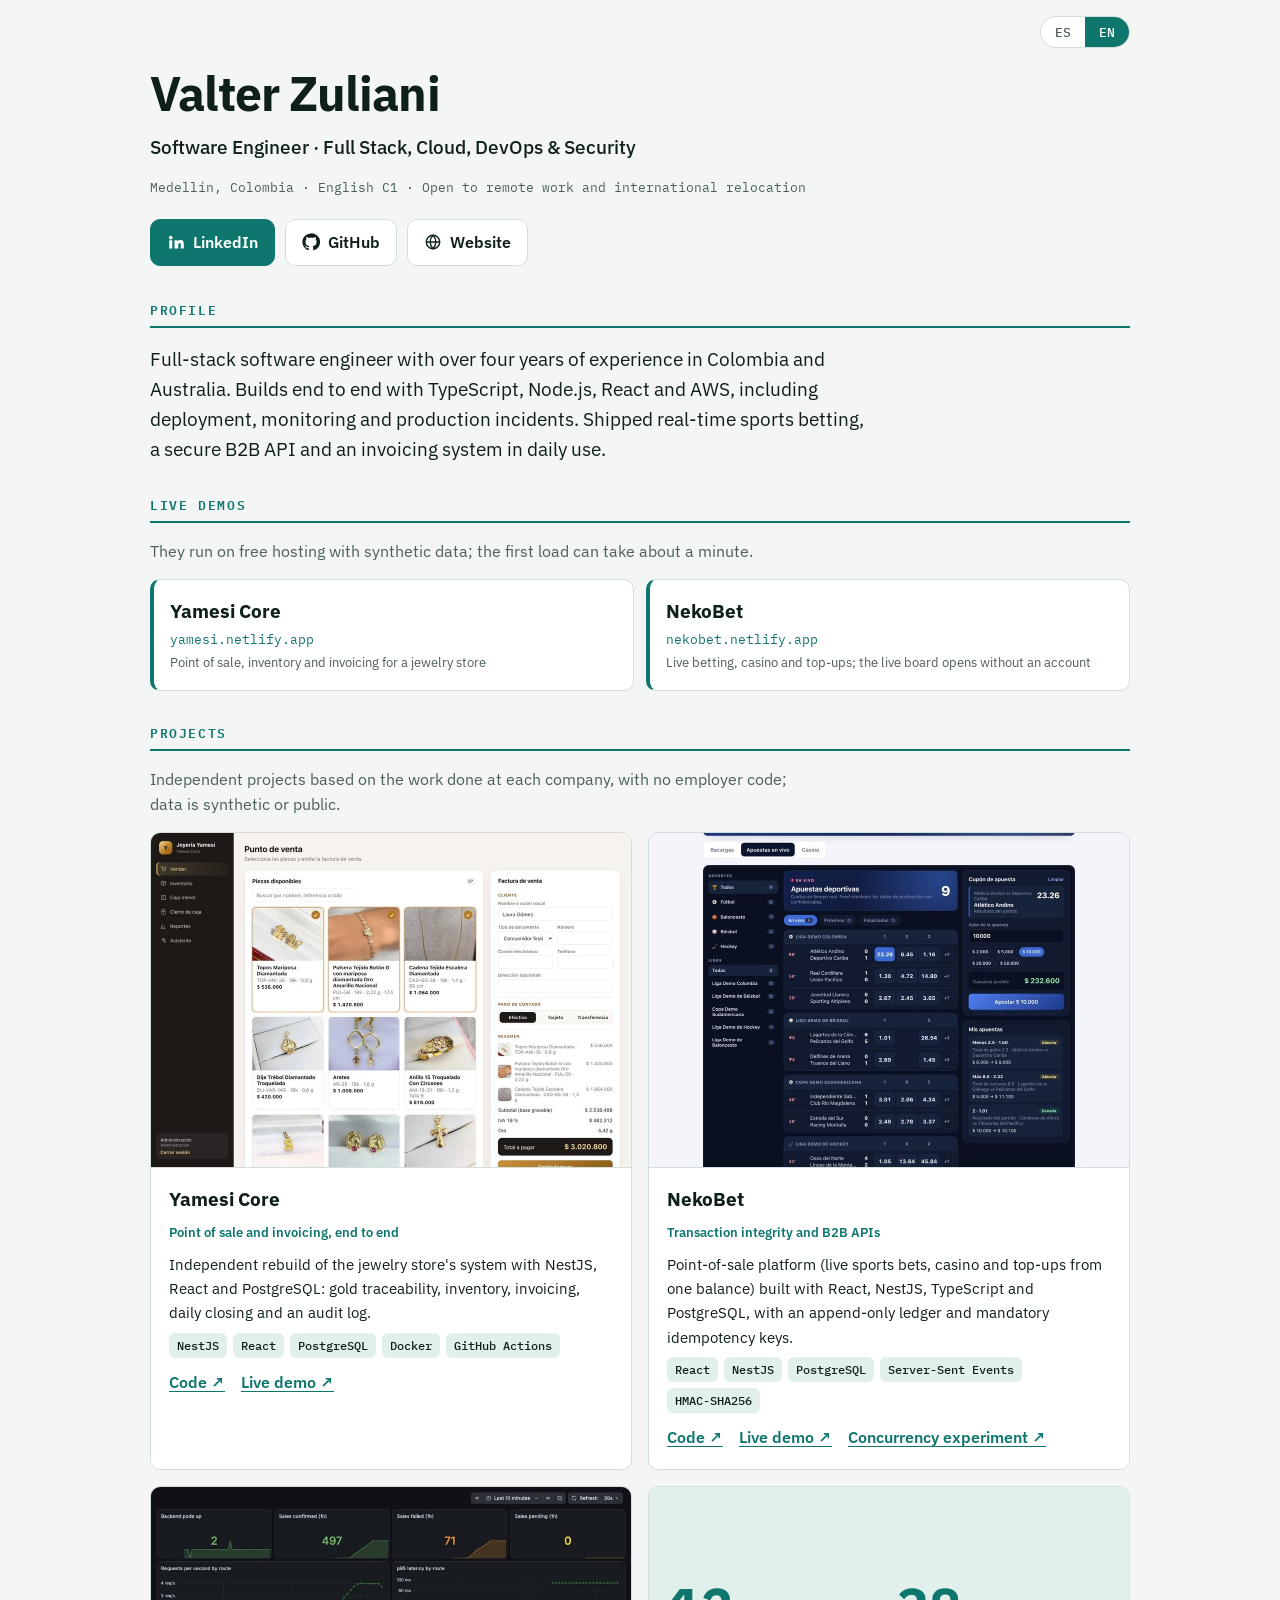
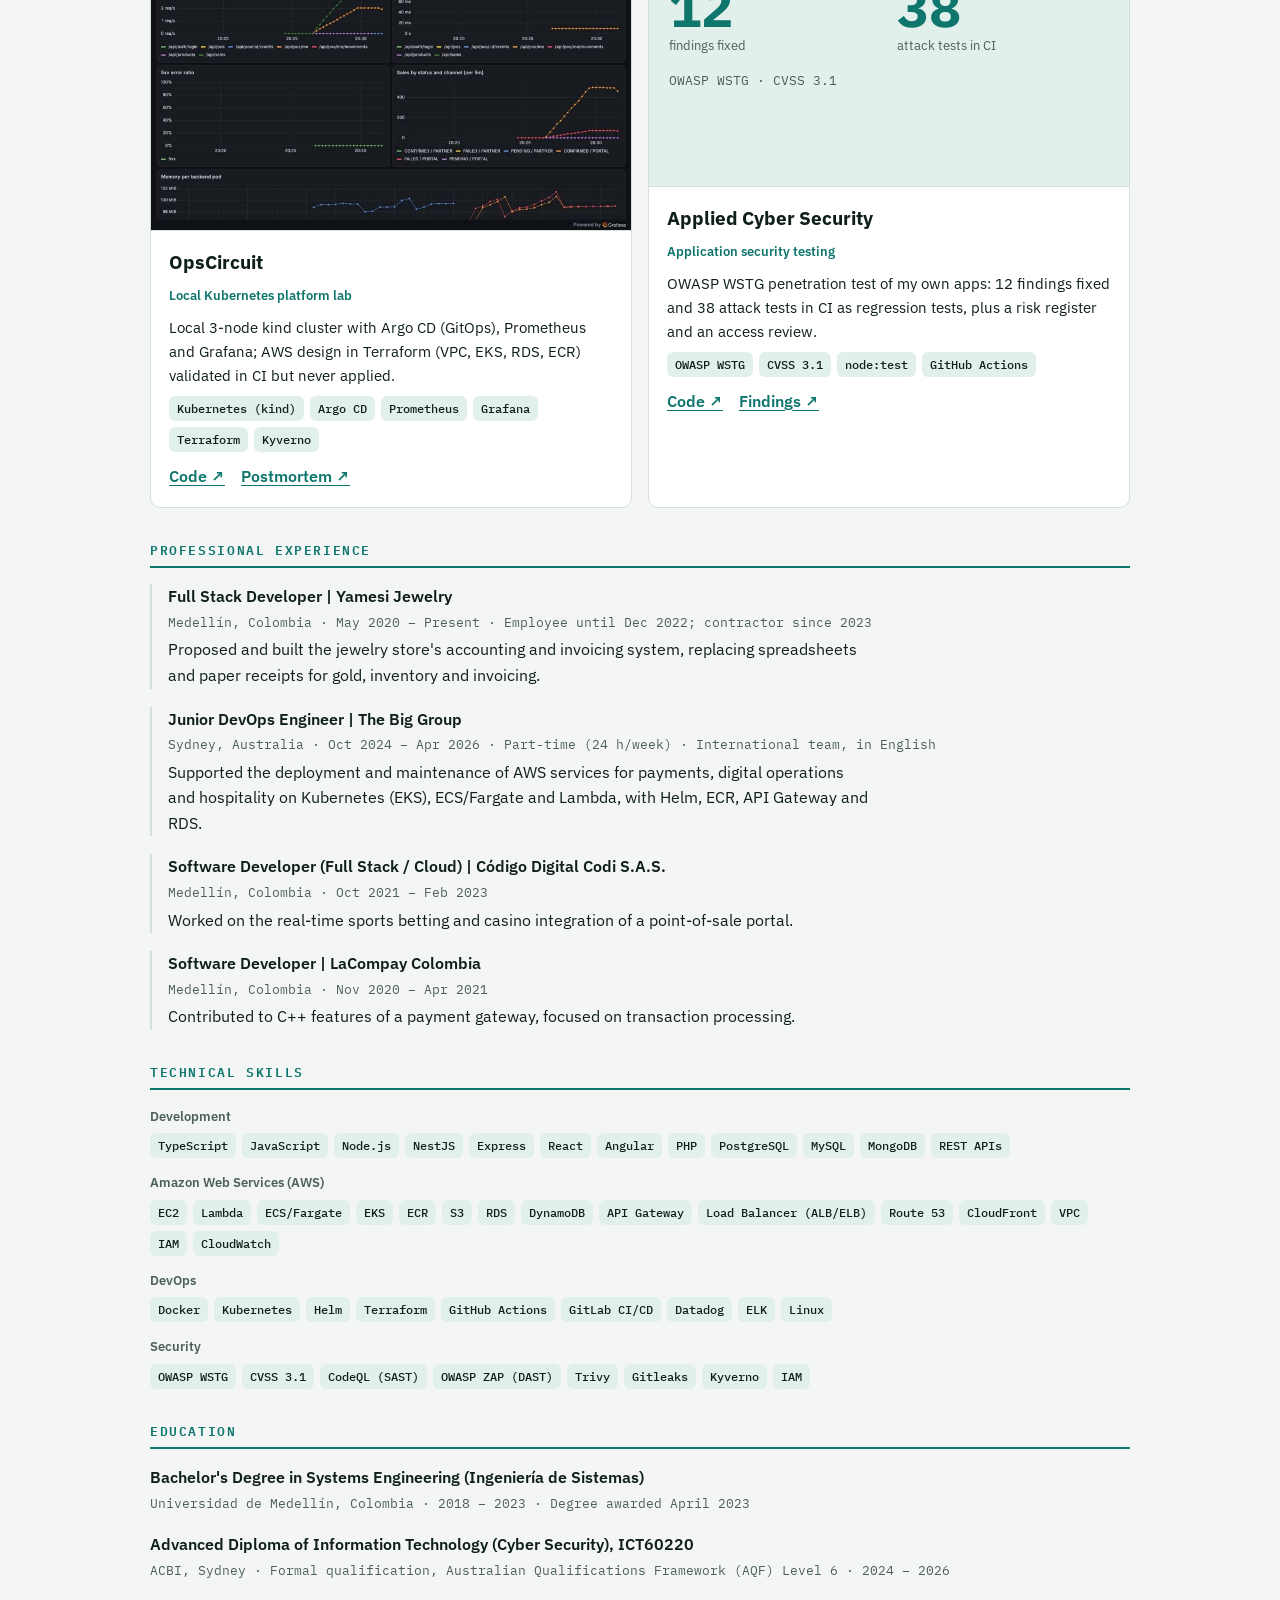
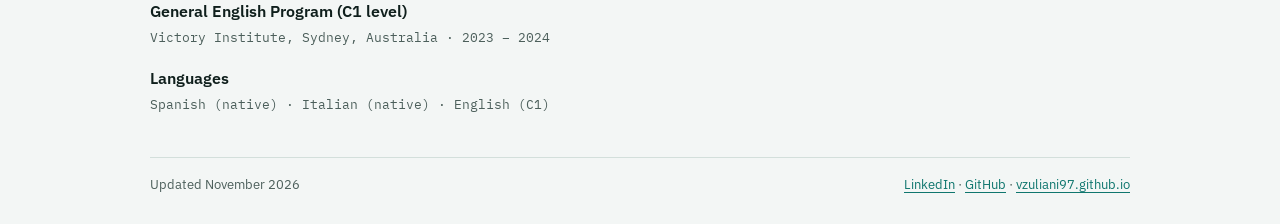
==== index.html @ 46228bf4 "Publish valterzuliani.com One-page portfolio in Spanish and English: live demos, projects, experienc" ====
<!DOCTYPE html>
<html lang="es" data-lang="es">
<head>
<meta charset="utf-8">
<meta name="viewport" content="width=device-width, initial-scale=1">
<title>Valter Zuliani · Portafolio</title>
<meta name="description" content="Valter Zuliani: ingeniero de software full stack, cloud, DevOps y seguridad en Medellín, Colombia. Proyectos, demos y experiencia.">
<link rel="canonical" href="https://valterzuliani.com/">
<link rel="icon" href="/favicon.svg" type="image/svg+xml">
<meta property="og:type" content="website">
<meta property="og:url" content="https://valterzuliani.com/">
<meta property="og:title" content="Valter Zuliani · Portafolio">
<meta property="og:description" content="Ingeniero de software full stack, cloud, DevOps y seguridad en Medellín, Colombia. Proyectos, demos y experiencia.">
<link rel="preconnect" href="https://fonts.googleapis.com">
<link rel="preconnect" href="https://fonts.gstatic.com" crossorigin>
<link href="https://fonts.googleapis.com/css2?family=IBM+Plex+Mono:wght@400;500;600&amp;family=IBM+Plex+Sans:wght@400;500;600;700&amp;display=swap" rel="stylesheet">
<style>
:root {
  /* Layout: one reading column; projects sit two-up from 760px. Teal accent shared with the CVs. */
  --bg: #f3f6f5;
  --surface: #ffffff;
  --ink: #0f1f1c;
  --muted: #4c5f5b;
  --line: #d3dfdb;
  --accent: #0f766e;
  --accent-ink: #ffffff;
  --accent-soft: #e2f0ec;
  --font-display: "IBM Plex Sans", "Helvetica Neue", Arial, sans-serif;
  --font-body: "IBM Plex Sans", "Helvetica Neue", Arial, sans-serif;
  --font-mono: "IBM Plex Mono", ui-monospace, "SFMono-Regular", Menlo, Consolas, monospace;
  --step--1: 0.84rem; --step-0: 1rem; --step-1: 1.2rem; --step-2: 1.5rem; --step-3: clamp(2rem, 7vw, 3rem);
  --radius: 10px;
  color-scheme: light;
}
@media (prefers-color-scheme: dark) {
  :root:not([data-theme="light"]) {
    --bg: #0c1413; --surface: #121e1c; --ink: #e4eeeb; --muted: #9db1ac; --line: #233431;
    --accent: #3fb8a8; --accent-ink: #06201c; --accent-soft: #15302c; color-scheme: dark;
  }
}
:root[data-theme="dark"] {
  --bg: #0c1413; --surface: #121e1c; --ink: #e4eeeb; --muted: #9db1ac; --line: #233431;
  --accent: #3fb8a8; --accent-ink: #06201c; --accent-soft: #15302c; color-scheme: dark;
}
*, *::before, *::after { box-sizing: border-box; }
html { -webkit-text-size-adjust: 100%; }
body { margin: 0; background: var(--bg); color: var(--ink); font: 400 var(--step-0)/1.6 var(--font-body); }
:root[data-lang="es"] body [lang="en"], :root[data-lang="en"] body [lang="es"] { display: none !important; }
a { color: var(--accent); text-underline-offset: 3px; }
a:focus-visible, button:focus-visible { outline: 3px solid var(--accent); outline-offset: 3px; border-radius: 6px; }
.mono { font-family: var(--font-mono); }
.wrap { width: min(100% - 32px, 980px); margin-inline: auto; }
h1, h2, h3 { font-family: var(--font-display); text-wrap: balance; margin: 0; }

/* header */
.top { display: flex; justify-content: flex-end; padding-top: 16px; }
.lang-toggle { display: inline-flex; border: 1px solid var(--line); border-radius: 999px; overflow: hidden; background: var(--surface); }
.lang-toggle button { font: 500 var(--step--1) var(--font-mono); border: 0; background: transparent; color: var(--muted); padding: 6px 14px; cursor: pointer; }
.lang-toggle button[aria-pressed="true"] { background: var(--accent); color: var(--accent-ink); }
header.hero { padding: 20px 0 8px; display: grid; gap: 14px; }
header.hero h1 { font-size: var(--step-3); font-weight: 700; letter-spacing: -0.02em; line-height: 1.05; }
.role { font-size: var(--step-1); font-weight: 500; margin: 0; }
.where { margin: 0; color: var(--muted); font-size: var(--step--1); font-family: var(--font-mono); }
.actions { display: flex; flex-wrap: wrap; gap: 10px; margin-top: 6px; }
.btn { display: inline-flex; align-items: center; gap: 8px; min-height: 44px; padding: 10px 16px; border-radius: var(--radius);
  border: 1px solid var(--line); background: var(--surface); color: var(--ink); font-weight: 600; text-decoration: none; cursor: pointer; font-size: var(--step-0); }
.btn:hover { border-color: var(--accent); }
.btn-primary { background: var(--accent); border-color: var(--accent); color: var(--accent-ink); }
.btn svg { width: 18px; height: 18px; flex: none; }

/* sections */
section { padding: 28px 0 6px; }
section > h2 { font: 600 var(--step--1)/1.2 var(--font-mono); letter-spacing: 0.12em; text-transform: uppercase; color: var(--accent);
  padding-bottom: 8px; border-bottom: 2px solid var(--accent); margin-bottom: 16px; }
.summary p { max-width: 65ch; margin: 0; font-size: var(--step-1); line-height: 1.55; }
.note { color: var(--muted); max-width: 65ch; margin: 0 0 14px; }

/* demos */
.demos { list-style: none; padding: 0; margin: 0; display: grid; gap: 12px; grid-template-columns: repeat(auto-fit, minmax(260px, 1fr)); }
.demo { display: grid; gap: 2px; padding: 16px; border-radius: var(--radius); background: var(--surface); border: 1px solid var(--line);
  border-left: 4px solid var(--accent); text-decoration: none; color: var(--ink); height: 100%; }
.demo:hover { border-color: var(--accent); }
.demo-name { font-weight: 700; font-size: var(--step-1); }
.demo-host { color: var(--accent); font-size: var(--step--1); }
.demo-desc { color: var(--muted); font-size: var(--step--1); }

/* projects */
.grid { display: grid; gap: 16px; grid-template-columns: 1fr; }
@media (min-width: 760px) { .grid { grid-template-columns: 1fr 1fr; } }
.card { background: var(--surface); border: 1px solid var(--line); border-radius: var(--radius); overflow: hidden; display: flex; flex-direction: column; }
.media { aspect-ratio: 16 / 10; background: var(--accent-soft); border-bottom: 1px solid var(--line); }
.media img { width: 100%; height: 100%; object-fit: cover; object-position: top left; display: block; max-width: 100%; }
.stat-panel { height: 100%; display: grid; grid-template-columns: 1fr 1fr; align-content: center; gap: 8px 16px; padding: 20px; }
.stat-panel div { display: grid; }
.stat-panel b { font: 700 clamp(2.4rem, 9vw, 3.4rem)/1 var(--font-display); color: var(--accent); font-variant-numeric: tabular-nums; }
.stat-panel span { color: var(--muted); font-size: var(--step--1); }
.stat-panel p { grid-column: 1 / -1; margin: 6px 0 0; color: var(--muted); font-size: var(--step--1); }
.card-body { padding: 16px 18px 18px; display: grid; gap: 8px; align-content: start; flex: 1; }
.card h3 { font-size: var(--step-1); }
.kicker { margin: 0; color: var(--accent); font-weight: 600; font-size: var(--step--1); }
.desc { margin: 0; color: var(--ink); font-size: 0.95rem; }
.chips { list-style: none; padding: 0; margin: 0; display: flex; flex-wrap: wrap; gap: 6px; }
.chips li { font: 500 0.78rem/1.2 var(--font-mono); padding: 5px 8px; border-radius: 6px; background: var(--accent-soft); color: var(--ink); }
.links { margin: 4px 0 0; display: flex; flex-wrap: wrap; gap: 6px 16px; }
.link { font-weight: 600; }
.link::after { content: " \2197"; }


/* experience, education */
.timeline, .edu { list-style: none; padding: 0; margin: 0; display: grid; gap: 18px; }
.job { padding-left: 16px; border-left: 2px solid var(--line); }
.job h3, .edu h3 { font-size: var(--step-0); font-weight: 600; }
.meta { margin: 2px 0 4px; color: var(--muted); font-size: var(--step--1); }
.job p:last-child { margin: 0; max-width: 70ch; }
.edu p { margin: 2px 0 0; }

/* skills */
.skills { display: grid; gap: 14px; }
.skill-group h3 { font-size: var(--step--1); font-weight: 600; color: var(--muted); margin-bottom: 6px; }

footer { margin: 36px 0 28px; padding-top: 16px; border-top: 1px solid var(--line); color: var(--muted); font-size: var(--step--1);
  display: flex; flex-wrap: wrap; justify-content: space-between; gap: 8px; }
@media (prefers-reduced-motion: no-preference) { .btn, .demo, .lang-toggle button { transition: border-color .15s, background .15s; } }
</style>
</head>
<body>
<div class="wrap">
  <div class="top">
    <div class="lang-toggle" role="group" aria-label="Idioma / Language">
      <button type="button" data-set-lang="es" aria-pressed="true">ES</button>
      <button type="button" data-set-lang="en" aria-pressed="false">EN</button>
    </div>
  </div>

  <header class="hero">
    <h1>Valter Zuliani</h1>
    <p class="role"><span lang="es">Ingeniero de software · Full Stack, Cloud, DevOps y seguridad</span><span lang="en">Software Engineer · Full Stack, Cloud, DevOps &amp; Security</span></p>
    <p class="where"><span lang="es">Medellín, Colombia · Inglés C1 · Disponible para trabajo remoto y reubicación internacional</span><span lang="en">Medellín, Colombia · English C1 · Open to remote work and international relocation</span></p>
    <div class="actions">
      <a class="btn btn-primary" href="https://linkedin.com/in/valter-zuliani-70152a97"><svg viewBox="0 0 24 24" aria-hidden="true" fill="currentColor"><path d="M4.98 3.5a2.5 2.5 0 1 1 0 5 2.5 2.5 0 0 1 0-5zM3 9.75h4v11H3zm7 0h3.8v1.6h.05c.53-1 1.84-2.05 3.78-2.05 4.04 0 4.79 2.66 4.79 6.12v5.33h-4v-4.72c0-1.13-.02-2.58-1.57-2.58-1.57 0-1.81 1.23-1.81 2.5v4.8H10z"/></svg>LinkedIn</a>
      <a class="btn" href="https://github.com/vzuliani97"><svg viewBox="0 0 24 24" aria-hidden="true" fill="currentColor"><path d="M12 .5a11.5 11.5 0 0 0-3.64 22.41c.58.1.79-.25.79-.56v-2c-3.2.7-3.88-1.37-3.88-1.37-.52-1.33-1.28-1.69-1.28-1.69-1.04-.71.08-.7.08-.7 1.16.08 1.77 1.19 1.77 1.19 1.03 1.76 2.7 1.25 3.36.96.1-.75.4-1.25.73-1.54-2.56-.29-5.25-1.28-5.25-5.69 0-1.26.45-2.29 1.19-3.1-.12-.29-.52-1.47.11-3.06 0 0 .97-.31 3.17 1.18a11 11 0 0 1 5.78 0c2.2-1.49 3.17-1.18 3.17-1.18.63 1.59.23 2.77.11 3.06.74.81 1.19 1.84 1.19 3.1 0 4.42-2.7 5.4-5.27 5.68.41.36.78 1.06.78 2.14v3.17c0 .31.21.67.8.56A11.5 11.5 0 0 0 12 .5z"/></svg>GitHub</a>
      <a class="btn" href="https://vzuliani97.github.io"><svg viewBox="0 0 24 24" aria-hidden="true" fill="none" stroke="currentColor" stroke-width="1.8"><circle cx="12" cy="12" r="9"/><path d="M3 12h18M12 3c2.5 2.6 3.8 5.6 3.8 9s-1.3 6.4-3.8 9c-2.5-2.6-3.8-5.6-3.8-9S9.5 5.6 12 3z"/></svg><span lang="es">Sitio web</span><span lang="en">Website</span></a>
    </div>
  </header>

  <section class="summary" aria-labelledby="h-summary">
    <h2 id="h-summary"><span lang="es">Perfil</span><span lang="en">Profile</span></h2>
    <p><span lang="es">Ingeniero de software full stack con más de cuatro años de experiencia en Colombia y Australia. Construyo de punta a punta con TypeScript, Node.js, React y AWS, incluidos despliegue, monitoreo e incidentes en producción. Entregué apuestas en vivo, una API B2B segura y un sistema de facturación de uso diario.</span><span lang="en">Full-stack software engineer with over four years of experience in Colombia and Australia. Builds end to end with TypeScript, Node.js, React and AWS, including deployment, monitoring and production incidents. Shipped real-time sports betting, a secure B2B API and an invoicing system in daily use.</span></p>
  </section>

  <section aria-labelledby="h-demos">
    <h2 id="h-demos"><span lang="es">Demos en vivo</span><span lang="en">Live demos</span></h2>
    <p class="note"><span lang="es">Corren en hosting gratuito con datos ficticios; la primera carga puede tardar cerca de un minuto.</span><span lang="en">They run on free hosting with synthetic data; the first load can take about a minute.</span></p>
    <ul class="demos"><li><a class="demo" href="https://yamesi.netlify.app/"><span class="demo-name">Yamesi Core</span><span class="demo-host mono">yamesi.netlify.app</span><span class="demo-desc"><span lang="es">Punto de venta, inventario y facturación de una joyería</span><span lang="en">Point of sale, inventory and invoicing for a jewelry store</span></span></a></li><li><a class="demo" href="https://nekobet.netlify.app/"><span class="demo-name">NekoBet</span><span class="demo-host mono">nekobet.netlify.app</span><span class="demo-desc"><span lang="es">Apuestas en vivo, casino y recargas; el tablero en vivo abre sin cuenta</span><span lang="en">Live betting, casino and top-ups; the live board opens without an account</span></span></a></li></ul>
  </section>

  <section aria-labelledby="h-projects">
    <h2 id="h-projects"><span lang="es">Proyectos</span><span lang="en">Projects</span></h2>
    <p class="note"><span lang="es">Proyectos propios basados en mi trabajo en cada empresa, sin código de empleadores; datos ficticios o públicos.</span><span lang="en">Independent projects based on the work done at each company, with no employer code; data is synthetic or public.</span></p>
    <div class="grid">
      <article class="card project">
        <div class="media"><img src="img/yamesi-sell.jpg" width="960" height="667" decoding="async" alt="Punto de venta de Yamesi Core con las fotos del catálogo y el resumen de la venta" data-alt-en="Yamesi Core point of sale with catalog photos and the sale summary" data-alt-es="Punto de venta de Yamesi Core con las fotos del catálogo y el resumen de la venta"></div>
        <div class="card-body">
          <h3>Yamesi Core</h3>
          <p class="kicker"><span lang="es">Punto de venta y facturación de extremo a extremo</span><span lang="en">Point of sale and invoicing, end to end</span></p>
          <p class="desc"><span lang="es">Reconstrucción independiente del sistema de la joyería con NestJS, React y PostgreSQL: trazabilidad del oro, inventario, facturación, cierre diario y auditoría.</span><span lang="en">Independent rebuild of the jewelry store&#x27;s system with NestJS, React and PostgreSQL: gold traceability, inventory, invoicing, daily closing and an audit log.</span></p>
          <ul class="chips" aria-label="Stack"><li>NestJS</li><li>React</li><li>PostgreSQL</li><li>Docker</li><li>GitHub Actions</li></ul>
          <p class="links"><a class="link" href="https://github.com/vzuliani97/yamesi"><span lang="es">Código</span><span lang="en">Code</span></a><a class="link" href="https://yamesi.netlify.app/"><span lang="es">Demo en vivo</span><span lang="en">Live demo</span></a></p>
        </div>
      </article>
      <article class="card project">
        <div class="media"><img src="img/nekobet-betting.jpg" width="960" height="667" decoding="async" alt="NekoBet: apuestas en vivo con cuotas que se actualizan en tiempo real" data-alt-en="NekoBet: live betting with odds updating in real time" data-alt-es="NekoBet: apuestas en vivo con cuotas que se actualizan en tiempo real"></div>
        <div class="card-body">
          <h3>NekoBet</h3>
          <p class="kicker"><span lang="es">Integridad transaccional y APIs B2B</span><span lang="en">Transaction integrity and B2B APIs</span></p>
          <p class="desc"><span lang="es">Plataforma para puntos de venta (apuestas en vivo, casino y recargas desde un mismo saldo) con React, NestJS, TypeScript y PostgreSQL, ledger append-only e idempotencia obligatoria.</span><span lang="en">Point-of-sale platform (live sports bets, casino and top-ups from one balance) built with React, NestJS, TypeScript and PostgreSQL, with an append-only ledger and mandatory idempotency keys.</span></p>
          <ul class="chips" aria-label="Stack"><li>React</li><li>NestJS</li><li>PostgreSQL</li><li>Server-Sent Events</li><li>HMAC-SHA256</li></ul>
          <p class="links"><a class="link" href="https://github.com/vzuliani97/nekobet"><span lang="es">Código</span><span lang="en">Code</span></a><a class="link" href="https://nekobet.netlify.app/"><span lang="es">Demo en vivo</span><span lang="en">Live demo</span></a><a class="link" href="https://github.com/vzuliani97/nekobet/blob/main/docs/concurrency-experiment.md"><span lang="es">Experimento de concurrencia</span><span lang="en">Concurrency experiment</span></a></p>
        </div>
      </article>
      <article class="card project">
        <div class="media"><img src="img/opscircuit-grafana.jpg" width="960" height="667" decoding="async" alt="Panel de Grafana del laboratorio OpsCircuit" data-alt-en="Grafana dashboard from the OpsCircuit lab" data-alt-es="Panel de Grafana del laboratorio OpsCircuit"></div>
        <div class="card-body">
          <h3>OpsCircuit</h3>
          <p class="kicker"><span lang="es">Laboratorio local de plataforma Kubernetes</span><span lang="en">Local Kubernetes platform lab</span></p>
          <p class="desc"><span lang="es">Clúster kind local de 3 nodos con Argo CD (GitOps), Prometheus y Grafana; diseño AWS en Terraform (VPC, EKS, RDS, ECR) validado en CI pero nunca aplicado.</span><span lang="en">Local 3-node kind cluster with Argo CD (GitOps), Prometheus and Grafana; AWS design in Terraform (VPC, EKS, RDS, ECR) validated in CI but never applied.</span></p>
          <ul class="chips" aria-label="Stack"><li>Kubernetes (kind)</li><li>Argo CD</li><li>Prometheus</li><li>Grafana</li><li>Terraform</li><li>Kyverno</li></ul>
          <p class="links"><a class="link" href="https://github.com/vzuliani97/opscircuit"><span lang="es">Código</span><span lang="en">Code</span></a><a class="link" href="https://github.com/vzuliani97/opscircuit/blob/main/docs/incidents/2026-10-30-postmortem.md"><span>Postmortem</span></a></p>
        </div>
      </article>
      <article class="card project">
        <div class="media"><div class="stat-panel"><div><b>12</b><span lang="es">hallazgos corregidos</span><span lang="en">findings fixed</span></div><div><b>38</b><span lang="es">pruebas de ataque en CI</span><span lang="en">attack tests in CI</span></div><p class="mono">OWASP WSTG · CVSS 3.1</p></div></div>
        <div class="card-body">
          <h3>Applied Cyber Security</h3>
          <p class="kicker"><span lang="es">Pruebas de seguridad de aplicaciones</span><span lang="en">Application security testing</span></p>
          <p class="desc"><span lang="es">Prueba de penetración según OWASP WSTG de mis aplicaciones: 12 hallazgos corregidos y 38 pruebas de ataque en CI como regresión, más registro de riesgos y revisión de accesos.</span><span lang="en">OWASP WSTG penetration test of my own apps: 12 findings fixed and 38 attack tests in CI as regression tests, plus a risk register and an access review.</span></p>
          <ul class="chips" aria-label="Stack"><li>OWASP WSTG</li><li>CVSS 3.1</li><li>node:test</li><li>GitHub Actions</li></ul>
          <p class="links"><a class="link" href="https://github.com/vzuliani97/applied-cybersecurity"><span lang="es">Código</span><span lang="en">Code</span></a><a class="link" href="https://github.com/vzuliani97/applied-cybersecurity/tree/main/findings"><span lang="es">Hallazgos</span><span lang="en">Findings</span></a></p>
        </div>
      </article>
    </div>
  </section>

  <section aria-labelledby="h-exp">
    <h2 id="h-exp"><span lang="es">Experiencia profesional</span><span lang="en">Professional Experience</span></h2>
    <ul class="timeline">
        <li class="job">
          <h3><span lang="es">Full Stack Developer | Joyería Yamesi</span><span lang="en">Full Stack Developer | Yamesi Jewelry</span></h3>
          <p class="meta mono"><span lang="es">Medellín, Colombia · May. 2020 – Actualidad · Empleado hasta dic. 2022; prestación de servicios desde 2023</span><span lang="en">Medellín, Colombia · May 2020 – Present · Employee until Dec 2022; contractor since 2023</span></p>
          <p><span lang="es">Propuse y desarrollé el sistema contable y de facturación de la joyería, que reemplazó Excel y recibos en papel para el oro, el inventario y la facturación.</span><span lang="en">Proposed and built the jewelry store&#x27;s accounting and invoicing system, replacing spreadsheets and paper receipts for gold, inventory and invoicing.</span></p>
        </li>
        <li class="job">
          <h3><span>Junior DevOps Engineer | The Big Group</span></h3>
          <p class="meta mono"><span lang="es">Sídney, Australia · Oct. 2024 – Abr. 2026 · Tiempo parcial (24 h/semana) · Equipo internacional, en inglés</span><span lang="en">Sydney, Australia · Oct 2024 – Apr 2026 · Part-time (24 h/week) · International team, in English</span></p>
          <p><span lang="es">Apoyé el despliegue y mantenimiento de servicios en AWS para pagos, operaciones digitales y hospitalidad sobre Kubernetes (EKS), ECS/Fargate y Lambda, con Helm, ECR, API Gateway y RDS.</span><span lang="en">Supported the deployment and maintenance of AWS services for payments, digital operations and hospitality on Kubernetes (EKS), ECS/Fargate and Lambda, with Helm, ECR, API Gateway and RDS.</span></p>
        </li>
        <li class="job">
          <h3><span lang="es">Desarrollador de Programación (Full Stack / Cloud) | Código Digital Codi S.A.S.</span><span lang="en">Software Developer (Full Stack / Cloud) | Código Digital Codi S.A.S.</span></h3>
          <p class="meta mono"><span lang="es">Medellín, Colombia · Oct. 2021 – Feb. 2023</span><span lang="en">Medellín, Colombia · Oct 2021 – Feb 2023</span></p>
          <p><span lang="es">Trabajé en la integración de apuestas deportivas y casino en tiempo real de un portal para puntos de venta.</span><span lang="en">Worked on the real-time sports betting and casino integration of a point-of-sale portal.</span></p>
        </li>
        <li class="job">
          <h3><span>Software Developer | LaCompay Colombia</span></h3>
          <p class="meta mono"><span lang="es">Medellín, Colombia · Nov. 2020 – Abr. 2021</span><span lang="en">Medellín, Colombia · Nov 2020 – Apr 2021</span></p>
          <p><span lang="es">Participé en el desarrollo de funcionalidades en C++ de una pasarela de pagos, con énfasis en el procesamiento transaccional.</span><span lang="en">Contributed to C++ features of a payment gateway, focused on transaction processing.</span></p>
        </li>
    </ul>
  </section>

  <section aria-labelledby="h-skills">
    <h2 id="h-skills"><span lang="es">Habilidades técnicas</span><span lang="en">Technical Skills</span></h2>
    <div class="skills"><div class="skill-group"><h3><span lang="es">Desarrollo</span><span lang="en">Development</span></h3><ul class="chips"><li>TypeScript</li><li>JavaScript</li><li>Node.js</li><li>NestJS</li><li>Express</li><li>React</li><li>Angular</li><li>PHP</li><li>PostgreSQL</li><li>MySQL</li><li>MongoDB</li><li><span lang="es">APIs REST</span><span lang="en">REST APIs</span></li></ul></div><div class="skill-group"><h3><span>Amazon Web Services (AWS)</span></h3><ul class="chips"><li>EC2</li><li>Lambda</li><li>ECS/Fargate</li><li>EKS</li><li>ECR</li><li>S3</li><li>RDS</li><li>DynamoDB</li><li>API Gateway</li><li>Load Balancer (ALB/ELB)</li><li>Route 53</li><li>CloudFront</li><li>VPC</li><li>IAM</li><li>CloudWatch</li></ul></div><div class="skill-group"><h3><span>DevOps</span></h3><ul class="chips"><li>Docker</li><li>Kubernetes</li><li>Helm</li><li>Terraform</li><li>GitHub Actions</li><li>GitLab CI/CD</li><li>Datadog</li><li>ELK</li><li>Linux</li></ul></div><div class="skill-group"><h3><span lang="es">Seguridad</span><span lang="en">Security</span></h3><ul class="chips"><li>OWASP WSTG</li><li>CVSS 3.1</li><li>CodeQL (SAST)</li><li>OWASP ZAP (DAST)</li><li>Trivy</li><li>Gitleaks</li><li>Kyverno</li><li>IAM</li></ul></div></div>
  </section>

  <section aria-labelledby="h-edu">
    <h2 id="h-edu"><span lang="es">Educación</span><span lang="en">Education</span></h2>
    <ul class="edu"><li><h3><span lang="es">Ingeniería de Sistemas</span><span lang="en">Bachelor&#x27;s Degree in Systems Engineering (Ingeniería de Sistemas)</span></h3><p class="meta mono"><span lang="es">Universidad de Medellín, Colombia · 2018 – 2023 · Título otorgado en abril de 2023</span><span lang="en">Universidad de Medellín, Colombia · 2018 – 2023 · Degree awarded April 2023</span></p></li><li><h3><span>Advanced Diploma of Information Technology (Cyber Security), ICT60220</span></h3><p class="meta mono"><span lang="es">ACBI, Sídney · Cualificación formal del Australian Qualifications Framework (AQF), nivel 6 · 2024 – 2026</span><span lang="en">ACBI, Sydney · Formal qualification, Australian Qualifications Framework (AQF) Level 6 · 2024 – 2026</span></p></li><li><h3><span lang="es">General English Program (nivel C1)</span><span lang="en">General English Program (C1 level)</span></h3><p class="meta mono"><span lang="es">Victory Institute, Sídney, Australia · 2023 – 2024</span><span lang="en">Victory Institute, Sydney, Australia · 2023 – 2024</span></p></li>
      <li><h3><span lang="es">Idiomas</span><span lang="en">Languages</span></h3><p class="meta mono"><span lang="es">Español (nativo) · Italiano (nativo) · Inglés (C1)</span><span lang="en">Spanish (native) · Italian (native) · English (C1)</span></p></li>
    </ul>
  </section>

  <footer>
    <span><span lang="es">Actualizado en noviembre de 2026</span><span lang="en">Updated November 2026</span></span>
    <span><a href="https://linkedin.com/in/valter-zuliani-70152a97">LinkedIn</a> · <a href="https://github.com/vzuliani97">GitHub</a> · <a href="https://vzuliani97.github.io">vzuliani97.github.io</a></span>
  </footer>
</div>
<script>
(function () {
  var root = document.documentElement;
  var TITLES = { es: "Valter Zuliani · Portafolio", en: "Valter Zuliani · Portfolio" };
  function setLang(l) {
    root.setAttribute("data-lang", l);
    root.setAttribute("lang", l);
    document.title = TITLES[l];
    document.querySelectorAll("[data-set-lang]").forEach(function (b) {
      b.setAttribute("aria-pressed", String(b.getAttribute("data-set-lang") === l));
    });
    document.querySelectorAll("img[data-alt-es]").forEach(function (img) {
      img.alt = img.getAttribute(l === "en" ? "data-alt-en" : "data-alt-es");
    });
    try { localStorage.setItem("vz-lang", l); } catch (e) {}
  }
  var lang = "es";
  try {
    var saved = localStorage.getItem("vz-lang");
    if (saved === "es" || saved === "en") lang = saved;
    else if (!/^es/i.test(navigator.language || "es")) lang = "en";
  } catch (e) {
    if (!/^es/i.test(navigator.language || "es")) lang = "en";
  }
  setLang(lang);
  document.querySelectorAll("[data-set-lang]").forEach(function (b) {
    b.addEventListener("click", function () { setLang(b.getAttribute("data-set-lang")); });
  });

})();
</script>
</body>
</html>
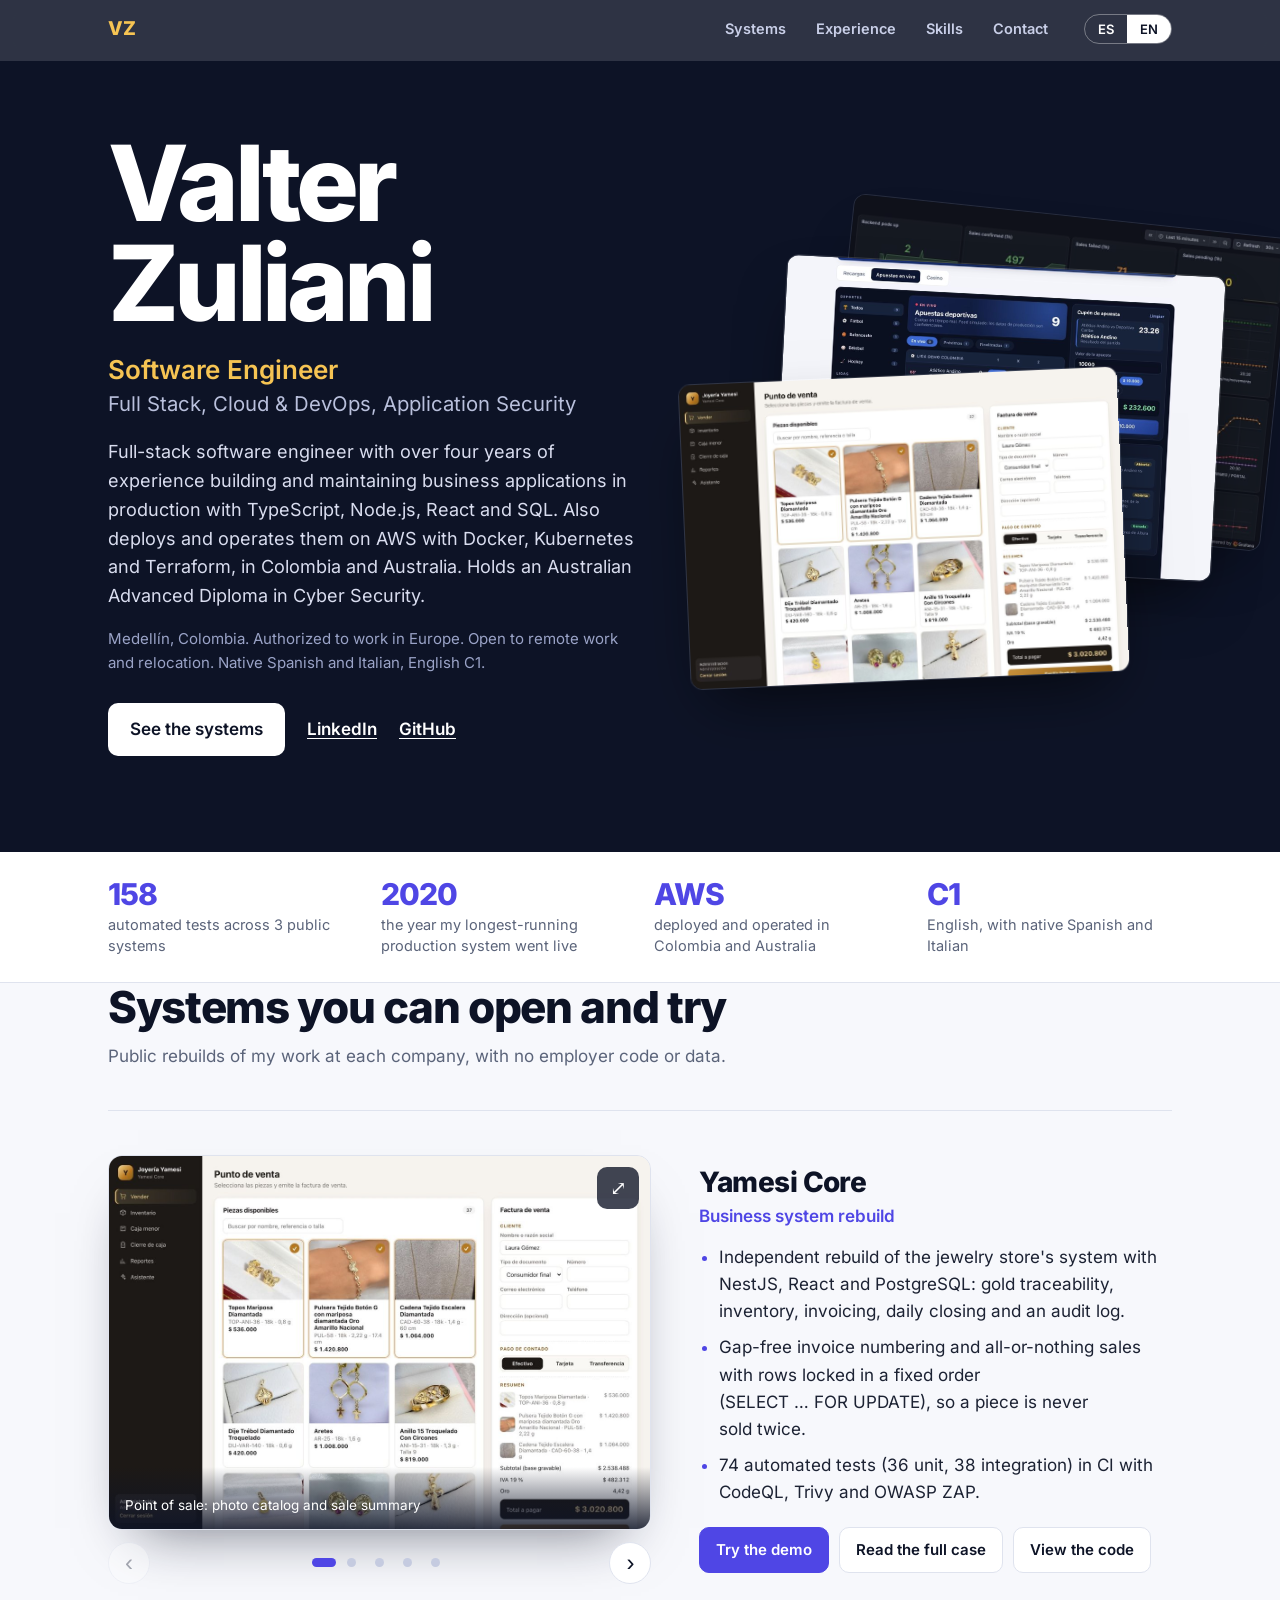
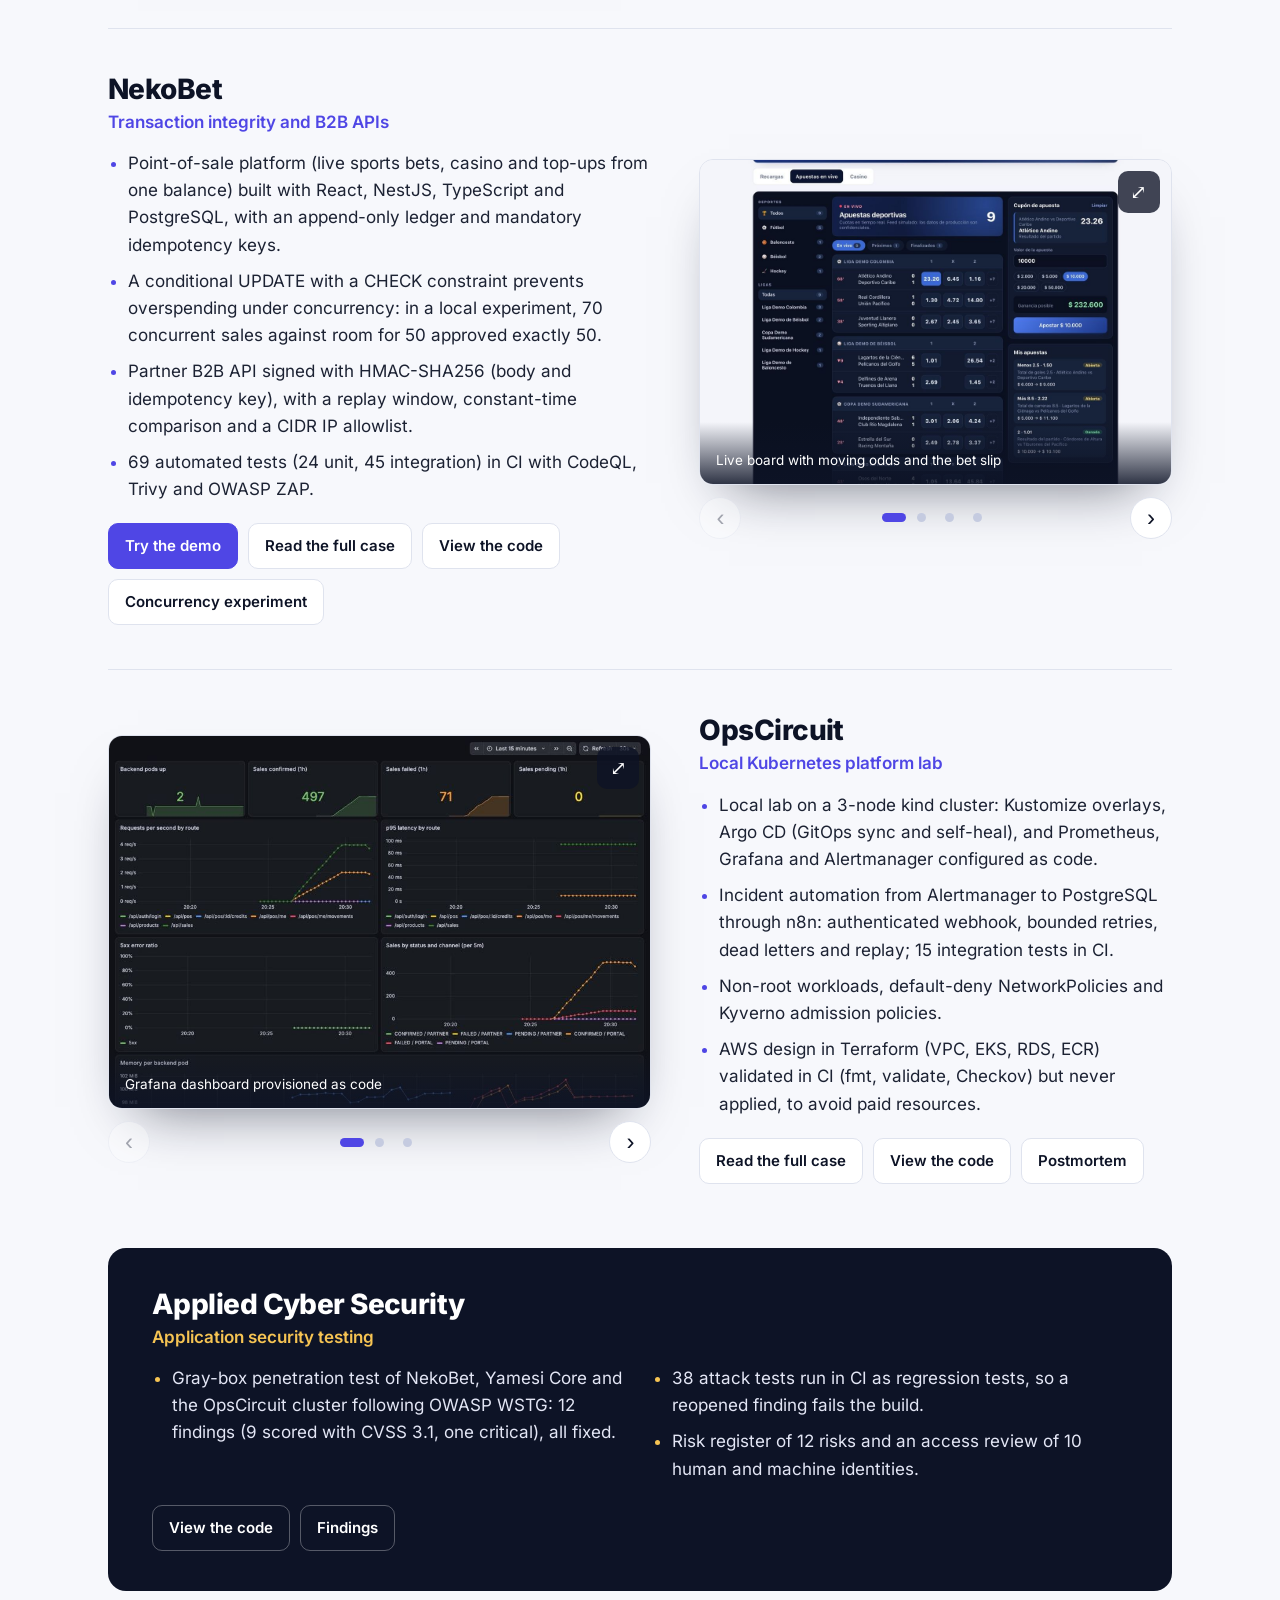
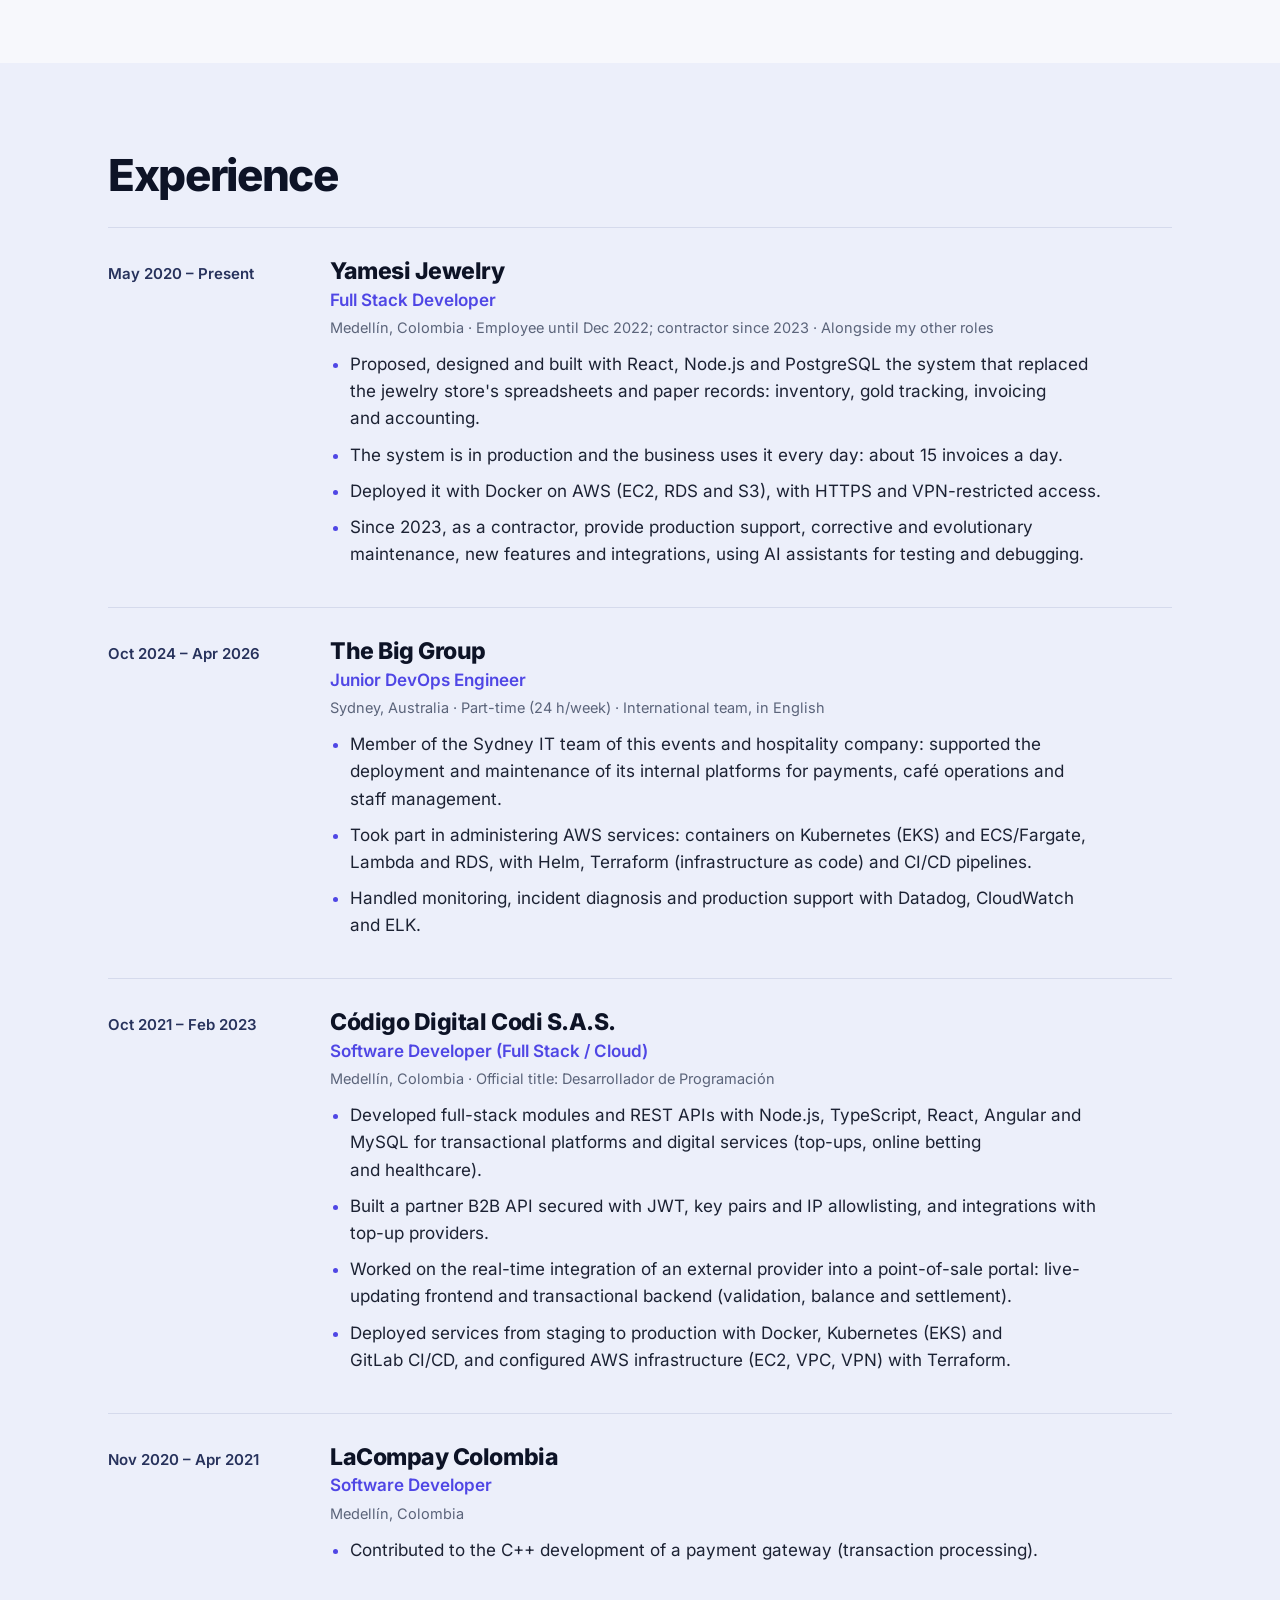
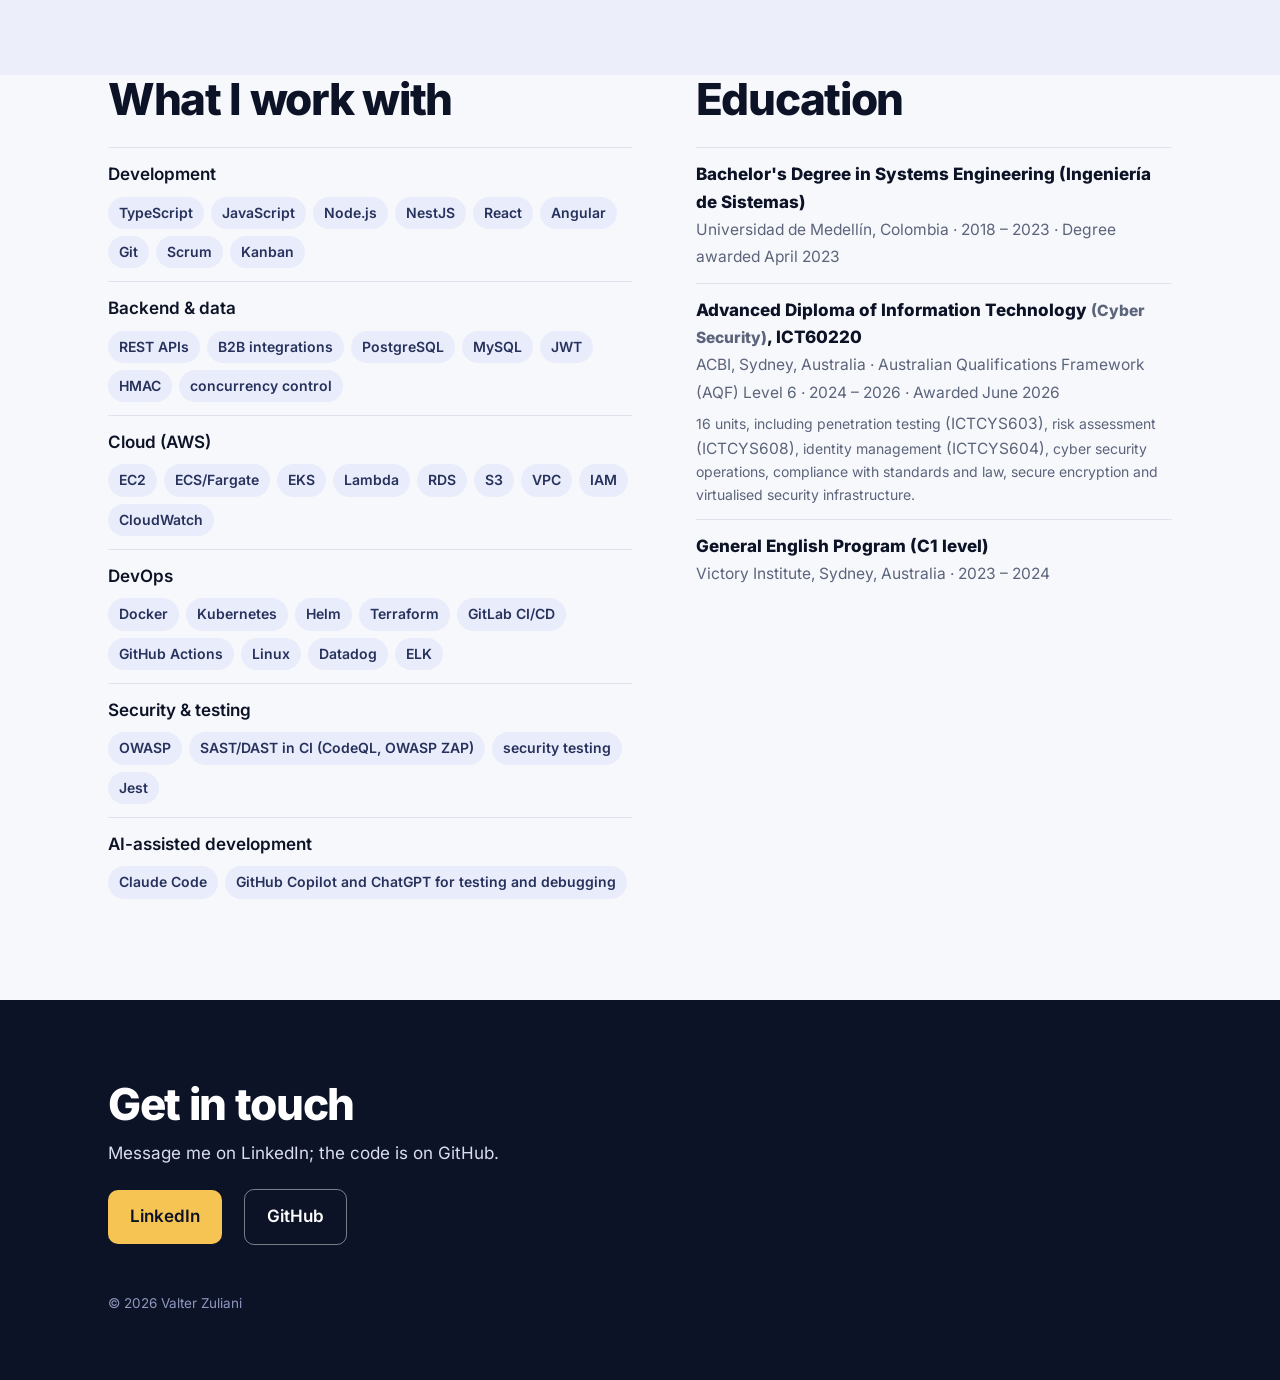
==== commit 08cb4928: "Publish redesigned portfolio with case-study pages Replace the single-page site with the new version" ====
--- a/index.html
+++ b/index.html
@@ -1,279 +1,115 @@
 <!DOCTYPE html>
-<html lang="es" data-lang="es">
+<html lang="es">
 <head>
 <meta charset="utf-8">
 <meta name="viewport" content="width=device-width, initial-scale=1">
-<title>Valter Zuliani · Portafolio</title>
-<meta name="description" content="Valter Zuliani: ingeniero de software full stack, cloud, DevOps y seguridad en Medellín, Colombia. Proyectos, demos y experiencia.">
-<link rel="canonical" href="https://valterzuliani.com/">
-<link rel="icon" href="/favicon.svg" type="image/svg+xml">
+<title>Valter Zuliani · Software Engineer</title>
+<meta name="description" content="Valter Zuliani, ingeniero de software full stack: aplicaciones empresariales en producción, despliegue en AWS y seguridad de aplicaciones.">
+<meta property="og:title" content="Valter Zuliani · Software Engineer">
+<meta property="og:description" content="Valter Zuliani, full-stack software engineer: business applications in production, AWS delivery and application security.">
 <meta property="og:type" content="website">
 <meta property="og:url" content="https://valterzuliani.com/">
-<meta property="og:title" content="Valter Zuliani · Portafolio">
-<meta property="og:description" content="Ingeniero de software full stack, cloud, DevOps y seguridad en Medellín, Colombia. Proyectos, demos y experiencia.">
-<link rel="preconnect" href="https://fonts.googleapis.com">
-<link rel="preconnect" href="https://fonts.gstatic.com" crossorigin>
-<link href="https://fonts.googleapis.com/css2?family=IBM+Plex+Mono:wght@400;500;600&amp;family=IBM+Plex+Sans:wght@400;500;600;700&amp;display=swap" rel="stylesheet">
-<style>
-:root {
-  /* Layout: one reading column; projects sit two-up from 760px. Teal accent shared with the CVs. */
-  --bg: #f3f6f5;
-  --surface: #ffffff;
-  --ink: #0f1f1c;
-  --muted: #4c5f5b;
-  --line: #d3dfdb;
-  --accent: #0f766e;
-  --accent-ink: #ffffff;
-  --accent-soft: #e2f0ec;
-  --font-display: "IBM Plex Sans", "Helvetica Neue", Arial, sans-serif;
-  --font-body: "IBM Plex Sans", "Helvetica Neue", Arial, sans-serif;
-  --font-mono: "IBM Plex Mono", ui-monospace, "SFMono-Regular", Menlo, Consolas, monospace;
-  --step--1: 0.84rem; --step-0: 1rem; --step-1: 1.2rem; --step-2: 1.5rem; --step-3: clamp(2rem, 7vw, 3rem);
-  --radius: 10px;
-  color-scheme: light;
-}
-@media (prefers-color-scheme: dark) {
-  :root:not([data-theme="light"]) {
-    --bg: #0c1413; --surface: #121e1c; --ink: #e4eeeb; --muted: #9db1ac; --line: #233431;
-    --accent: #3fb8a8; --accent-ink: #06201c; --accent-soft: #15302c; color-scheme: dark;
-  }
-}
-:root[data-theme="dark"] {
-  --bg: #0c1413; --surface: #121e1c; --ink: #e4eeeb; --muted: #9db1ac; --line: #233431;
-  --accent: #3fb8a8; --accent-ink: #06201c; --accent-soft: #15302c; color-scheme: dark;
-}
-*, *::before, *::after { box-sizing: border-box; }
-html { -webkit-text-size-adjust: 100%; }
-body { margin: 0; background: var(--bg); color: var(--ink); font: 400 var(--step-0)/1.6 var(--font-body); }
-:root[data-lang="es"] body [lang="en"], :root[data-lang="en"] body [lang="es"] { display: none !important; }
-a { color: var(--accent); text-underline-offset: 3px; }
-a:focus-visible, button:focus-visible { outline: 3px solid var(--accent); outline-offset: 3px; border-radius: 6px; }
-.mono { font-family: var(--font-mono); }
-.wrap { width: min(100% - 32px, 980px); margin-inline: auto; }
-h1, h2, h3 { font-family: var(--font-display); text-wrap: balance; margin: 0; }
+<meta property="og:image" content="https://valterzuliani.com/og.jpg">
+<link rel="canonical" href="https://valterzuliani.com/">
+<meta name="theme-color" content="#0d1326">
+<meta name="twitter:card" content="summary_large_image">
+<script type="application/ld+json">{"@context":"https://schema.org","@type":"Person","name":"Valter Zuliani","jobTitle":"Software Engineer","url":"https://valterzuliani.com/","address":{"@type":"PostalAddress","addressLocality":"Medellín","addressCountry":"CO"},"sameAs":["https://linkedin.com/in/valter-zuliani-70152a97","https://github.com/vzuliani97"],"knowsLanguage":["es","it","en"]}</script>
+<link rel="icon" href="favicon.svg" type="image/svg+xml">
+<link rel="stylesheet" href="site.css">
+</head>
+<body data-lang="es" data-home>
+<script>(function(){var l;try{l=localStorage.getItem("vz-lang")}catch(e){}if(!l){l=(navigator.language||"es").toLowerCase().indexOf("es")===0?"es":"en"}document.body.setAttribute("data-lang",l)})()</script>
+<a class="skip" href="#main-es">Saltar al contenido</a>
+<nav class="nav" aria-label="Principal"><div class="wrap nav-in"><a class="brand" href="#top">VZ</a>
+<div class="navlinks"><a href="#work" data-es="Sistemas" data-en="Systems">Sistemas</a><a href="#exp" data-es="Experiencia" data-en="Experience">Experiencia</a><a href="#skills" data-es="Habilidades" data-en="Skills">Habilidades</a><a href="#contact" data-es="Contacto" data-en="Contact">Contacto</a></div>
+<div class="langbar" role="group" aria-label="Idioma / Language"><button value="es" aria-pressed="true">ES</button><button value="en" aria-pressed="false">EN</button></div></div>
+<div class="progress" aria-hidden="true"><i></i></div></nav><span id="top"></span>
 
-/* header */
-.top { display: flex; justify-content: flex-end; padding-top: 16px; }
-.lang-toggle { display: inline-flex; border: 1px solid var(--line); border-radius: 999px; overflow: hidden; background: var(--surface); }
-.lang-toggle button { font: 500 var(--step--1) var(--font-mono); border: 0; background: transparent; color: var(--muted); padding: 6px 14px; cursor: pointer; }
-.lang-toggle button[aria-pressed="true"] { background: var(--accent); color: var(--accent-ink); }
-header.hero { padding: 20px 0 8px; display: grid; gap: 14px; }
-header.hero h1 { font-size: var(--step-3); font-weight: 700; letter-spacing: -0.02em; line-height: 1.05; }
-.role { font-size: var(--step-1); font-weight: 500; margin: 0; }
-.where { margin: 0; color: var(--muted); font-size: var(--step--1); font-family: var(--font-mono); }
-.actions { display: flex; flex-wrap: wrap; gap: 10px; margin-top: 6px; }
-.btn { display: inline-flex; align-items: center; gap: 8px; min-height: 44px; padding: 10px 16px; border-radius: var(--radius);
-  border: 1px solid var(--line); background: var(--surface); color: var(--ink); font-weight: 600; text-decoration: none; cursor: pointer; font-size: var(--step-0); }
-.btn:hover { border-color: var(--accent); }
-.btn-primary { background: var(--accent); border-color: var(--accent); color: var(--accent-ink); }
-.btn svg { width: 18px; height: 18px; flex: none; }
-
-/* sections */
-section { padding: 28px 0 6px; }
-section > h2 { font: 600 var(--step--1)/1.2 var(--font-mono); letter-spacing: 0.12em; text-transform: uppercase; color: var(--accent);
-  padding-bottom: 8px; border-bottom: 2px solid var(--accent); margin-bottom: 16px; }
-.summary p { max-width: 65ch; margin: 0; font-size: var(--step-1); line-height: 1.55; }
-.note { color: var(--muted); max-width: 65ch; margin: 0 0 14px; }
-
-/* demos */
-.demos { list-style: none; padding: 0; margin: 0; display: grid; gap: 12px; grid-template-columns: repeat(auto-fit, minmax(260px, 1fr)); }
-.demo { display: grid; gap: 2px; padding: 16px; border-radius: var(--radius); background: var(--surface); border: 1px solid var(--line);
-  border-left: 4px solid var(--accent); text-decoration: none; color: var(--ink); height: 100%; }
-.demo:hover { border-color: var(--accent); }
-.demo-name { font-weight: 700; font-size: var(--step-1); }
-.demo-host { color: var(--accent); font-size: var(--step--1); }
-.demo-desc { color: var(--muted); font-size: var(--step--1); }
-
-/* projects */
-.grid { display: grid; gap: 16px; grid-template-columns: 1fr; }
-@media (min-width: 760px) { .grid { grid-template-columns: 1fr 1fr; } }
-.card { background: var(--surface); border: 1px solid var(--line); border-radius: var(--radius); overflow: hidden; display: flex; flex-direction: column; }
-.media { aspect-ratio: 16 / 10; background: var(--accent-soft); border-bottom: 1px solid var(--line); }
-.media img { width: 100%; height: 100%; object-fit: cover; object-position: top left; display: block; max-width: 100%; }
-.stat-panel { height: 100%; display: grid; grid-template-columns: 1fr 1fr; align-content: center; gap: 8px 16px; padding: 20px; }
-.stat-panel div { display: grid; }
-.stat-panel b { font: 700 clamp(2.4rem, 9vw, 3.4rem)/1 var(--font-display); color: var(--accent); font-variant-numeric: tabular-nums; }
-.stat-panel span { color: var(--muted); font-size: var(--step--1); }
-.stat-panel p { grid-column: 1 / -1; margin: 6px 0 0; color: var(--muted); font-size: var(--step--1); }
-.card-body { padding: 16px 18px 18px; display: grid; gap: 8px; align-content: start; flex: 1; }
-.card h3 { font-size: var(--step-1); }
-.kicker { margin: 0; color: var(--accent); font-weight: 600; font-size: var(--step--1); }
-.desc { margin: 0; color: var(--ink); font-size: 0.95rem; }
-.chips { list-style: none; padding: 0; margin: 0; display: flex; flex-wrap: wrap; gap: 6px; }
-.chips li { font: 500 0.78rem/1.2 var(--font-mono); padding: 5px 8px; border-radius: 6px; background: var(--accent-soft); color: var(--ink); }
-.links { margin: 4px 0 0; display: flex; flex-wrap: wrap; gap: 6px 16px; }
-.link { font-weight: 600; }
-.link::after { content: " \2197"; }
-
-
-/* experience, education */
-.timeline, .edu { list-style: none; padding: 0; margin: 0; display: grid; gap: 18px; }
-.job { padding-left: 16px; border-left: 2px solid var(--line); }
-.job h3, .edu h3 { font-size: var(--step-0); font-weight: 600; }
-.meta { margin: 2px 0 4px; color: var(--muted); font-size: var(--step--1); }
-.job p:last-child { margin: 0; max-width: 70ch; }
-.edu p { margin: 2px 0 0; }
-
-/* skills */
-.skills { display: grid; gap: 14px; }
-.skill-group h3 { font-size: var(--step--1); font-weight: 600; color: var(--muted); margin-bottom: 6px; }
-
-footer { margin: 36px 0 28px; padding-top: 16px; border-top: 1px solid var(--line); color: var(--muted); font-size: var(--step--1);
-  display: flex; flex-wrap: wrap; justify-content: space-between; gap: 8px; }
-@media (prefers-reduced-motion: no-preference) { .btn, .demo, .lang-toggle button { transition: border-color .15s, background .15s; } }
-</style>
-</head>
-<body>
-<div class="wrap">
-  <div class="top">
-    <div class="lang-toggle" role="group" aria-label="Idioma / Language">
-      <button type="button" data-set-lang="es" aria-pressed="true">ES</button>
-      <button type="button" data-set-lang="en" aria-pressed="false">EN</button>
+<div lang="es" class="tree">
+<header class="hero">
+  <div class="wrap hero-grid">
+    <div class="hero-text">
+      <h1>Valter Zuliani</h1>
+      <p class="title">Ingeniero de Software<span>Full Stack, Cloud y DevOps, Seguridad de aplicaciones</span></p>
+      <p class="lede">Ingeniero de software full stack con más de cuatro años de experiencia desarrollando y manteniendo aplicaciones empresariales en producción con TypeScript, Node.js, React y SQL. También las despliego y opero en AWS con Docker, Kubernetes y Terraform, en Colombia y Australia. Advanced Diploma en ciberseguridad obtenido en&nbsp;Australia.</p>
+      <p class="place">Medellín, Colombia. Autorizado para trabajar en Europa. Disponible para trabajo remoto y reubicación. Español e italiano nativos, inglés C1.</p>
+      <p class="cta"><a class="btn" href="#work-es">Ver los sistemas</a>
+        <a class="plain" href="https://linkedin.com/in/valter-zuliani-70152a97" rel="noopener">LinkedIn</a><a class="plain" href="https://github.com/vzuliani97" rel="noopener">GitHub</a></p>
+    </div>
+    <div class="hero-shots" aria-hidden="true">
+      <img src="img/opscircuit-grafana.jpg" alt="" width="900" height="643">
+      <img src="img/nekobet-betting.jpg" alt="" width="1200" height="833">
+      <img src="img/yamesi-sell.jpg" alt="" width="1200" height="833">
     </div>
   </div>
+</header>
+<main id="main-es">
+  <div class="proof"><ul class="wrap"><li><b>158</b><span>pruebas automatizadas en 3 sistemas públicos</span></li><li><b>2020</b><span>año desde el que mantengo un sistema en producción</span></li><li><b>AWS</b><span>desplegado y operado en Colombia y Australia</span></li><li><b>C1</b><span>inglés, con español e italiano nativos</span></li></ul></div>
+  <section class="wrap" id="work-es" data-sec="work">
+    <h2>Sistemas que puedes abrir y probar</h2>
+    <p class="note">Reconstrucciones públicas de mi trabajo en cada empresa, sin código ni datos de los empleadores.</p>
+    <article class="case"><div class="carousel" role="group" aria-roledescription="carousel" aria-label="Yamesi Core"><button class="expand" aria-label="Ver en pantalla completa">⤢</button><div class="track" tabindex="0"><figure class="slide"><img src="img/yamesi-sell.jpg" width="1200" height="833" alt="Punto de venta: catálogo con fotos y resumen de la venta" loading="eager"><figcaption>Punto de venta: catálogo con fotos y resumen de la venta</figcaption></figure><figure class="slide"><img src="img/yamesi-inventory.jpg" width="900" height="625" alt="Inventario: catálogo, valor de existencias y filtros" loading="lazy"><figcaption>Inventario: catálogo, valor de existencias y filtros</figcaption></figure><figure class="slide"><img src="img/yamesi-invoice.jpg" width="900" height="624" alt="Factura en PDF con la foto, la referencia y el peso de cada pieza" loading="lazy"><figcaption>Factura en PDF con la foto, la referencia y el peso de cada pieza</figcaption></figure><figure class="slide"><img src="img/yamesi-petty-cash.jpg" width="900" height="625" alt="Caja menor con las fotos de los recibos del día" loading="lazy"><figcaption>Caja menor con las fotos de los recibos del día</figcaption></figure><figure class="slide"><img src="img/yamesi-edit.jpg" width="900" height="625" alt="Edición de una pieza del catálogo" loading="lazy"><figcaption>Edición de una pieza del catálogo</figcaption></figure></div><div class="cbar"><button class="arrow prev" aria-label="Anterior">‹</button><div class="dots"><button class="dot" aria-label="1 / 5" aria-current="true"></button><button class="dot" aria-label="2 / 5"></button><button class="dot" aria-label="3 / 5"></button><button class="dot" aria-label="4 / 5"></button><button class="dot" aria-label="5 / 5"></button></div><button class="arrow next" aria-label="Siguiente">›</button></div></div><div class="case-body"><h3>Yamesi Core</h3><p class="sub">Reconstrucción de un sistema empresarial</p><ul><li>Reconstrucción independiente del sistema de la joyería con NestJS, React y PostgreSQL: trazabilidad del oro, inventario, facturación, cierre diario y&nbsp;auditoría.</li><li>Facturas numeradas sin huecos y ventas de todo o nada con bloqueos en orden fijo (<span class="nw">SELECT … FOR UPDATE</span>): una pieza nunca se vende dos&nbsp;veces.</li><li>74 pruebas automatizadas (36 unitarias, 38 de integración) en CI con CodeQL, Trivy y <span class="nw">OWASP&nbsp;ZAP</span>.</li></ul><p class="acts"><a class="act primary" href="https://yamesi.netlify.app/" rel="noopener">Probar la demo</a><a class="act" href="yamesi/">Leer el caso completo</a><a class="act" href="https://github.com/vzuliani97/yamesi" rel="noopener">Ver el código</a></p></div></article><article class="case flip"><div class="carousel" role="group" aria-roledescription="carousel" aria-label="NekoBet"><button class="expand" aria-label="Ver en pantalla completa">⤢</button><div class="track" tabindex="0"><figure class="slide"><img src="img/nekobet-betting.jpg" width="1200" height="833" alt="Tablero en vivo con cuotas en movimiento y cupón de apuesta" loading="eager"><figcaption>Tablero en vivo con cuotas en movimiento y cupón de apuesta</figcaption></figure><figure class="slide"><img src="img/nekobet-event.jpg" width="900" height="625" alt="Evento de fútbol con seguimiento en vivo y mercados" loading="lazy"><figcaption>Evento de fútbol con seguimiento en vivo y mercados</figcaption></figure><figure class="slide"><img src="img/nekobet-basketball.jpg" width="900" height="625" alt="Evento de baloncesto con seguimiento por cuartos" loading="lazy"><figcaption>Evento de baloncesto con seguimiento por cuartos</figcaption></figure><figure class="slide"><img src="img/nekobet-casino.jpg" width="900" height="625" alt="Casino: lobby y una tragamonedas pagando desde la billetera" loading="lazy"><figcaption>Casino: lobby y una tragamonedas pagando desde la billetera</figcaption></figure></div><div class="cbar"><button class="arrow prev" aria-label="Anterior">‹</button><div class="dots"><button class="dot" aria-label="1 / 4" aria-current="true"></button><button class="dot" aria-label="2 / 4"></button><button class="dot" aria-label="3 / 4"></button><button class="dot" aria-label="4 / 4"></button></div><button class="arrow next" aria-label="Siguiente">›</button></div></div><div class="case-body"><h3>NekoBet</h3><p class="sub">Integridad transaccional y APIs B2B</p><ul><li>Plataforma para puntos de venta (apuestas en vivo, casino y recargas desde un mismo saldo) con React, NestJS, TypeScript y PostgreSQL, ledger <span class="nw">append-only</span> e idempotencia&nbsp;obligatoria.</li><li>Un UPDATE condicional con restricción CHECK evita sobregiros bajo concurrencia: en un experimento local, de 70 ventas simultáneas con saldo para 50 se aprobaron exactamente&nbsp;50.</li><li>API B2B firmada con <span class="nw">HMAC-SHA256</span> (cuerpo y clave de idempotencia), con ventana antirrepetición, comparación en tiempo constante y lista blanca de IP&nbsp;(CIDR).</li><li>69 pruebas automatizadas (24 unitarias, 45 de integración) en CI con CodeQL, Trivy y <span class="nw">OWASP&nbsp;ZAP</span>.</li></ul><p class="acts"><a class="act primary" href="https://nekobet.netlify.app/" rel="noopener">Probar la demo</a><a class="act" href="nekobet/">Leer el caso completo</a><a class="act" href="https://github.com/vzuliani97/nekobet" rel="noopener">Ver el código</a><a class="act" href="https://github.com/vzuliani97/nekobet/blob/main/docs/concurrency-experiment.md" rel="noopener">Experimento de concurrencia</a></p></div></article><article class="case"><div class="carousel" role="group" aria-roledescription="carousel" aria-label="OpsCircuit"><button class="expand" aria-label="Ver en pantalla completa">⤢</button><div class="track" tabindex="0"><figure class="slide"><img src="img/opscircuit-grafana.jpg" width="900" height="643" alt="Tablero de Grafana aprovisionado como código" loading="eager"><figcaption>Tablero de Grafana aprovisionado como código</figcaption></figure><figure class="slide"><img src="img/opscircuit-n8n-notify.jpg" width="900" height="482" alt="n8n: enriquece, deduplica y avisa del incidente" loading="lazy"><figcaption>n8n: enriquece, deduplica y avisa del incidente</figcaption></figure><figure class="slide"><img src="img/opscircuit-alerts.jpg" width="900" height="604" alt="Reglas de alerta de Prometheus" loading="lazy"><figcaption>Reglas de alerta de Prometheus</figcaption></figure></div><div class="cbar"><button class="arrow prev" aria-label="Anterior">‹</button><div class="dots"><button class="dot" aria-label="1 / 3" aria-current="true"></button><button class="dot" aria-label="2 / 3"></button><button class="dot" aria-label="3 / 3"></button></div><button class="arrow next" aria-label="Siguiente">›</button></div></div><div class="case-body"><h3>OpsCircuit</h3><p class="sub">Laboratorio local de plataforma Kubernetes</p><ul><li>Laboratorio local en un <span class="nw">clúster kind</span> de <span class="nw">3 nodos</span>: overlays de Kustomize, <span class="nw">Argo CD</span> (GitOps con autocorrección) y Prometheus, Grafana y Alertmanager como&nbsp;código.</li><li>Automatización de incidentes de Alertmanager a PostgreSQL con n8n: webhook autenticado, reintentos acotados, dead letters y reprocesamiento; 15 pruebas de integración en&nbsp;CI.</li><li>Cargas sin root, NetworkPolicies de denegación por defecto y políticas de admisión con&nbsp;Kyverno.</li><li>Diseño AWS en Terraform (VPC, EKS, RDS, ECR) validado en CI con Checkov, pero nunca&nbsp;aplicado.</li></ul><p class="acts"><a class="act" href="opscircuit/">Leer el caso completo</a><a class="act" href="https://github.com/vzuliani97/opscircuit" rel="noopener">Ver el código</a><a class="act" href="https://github.com/vzuliani97/opscircuit/blob/main/docs/incidents/2026-10-30-postmortem.md" rel="noopener">Postmortem</a></p></div></article><article class="case flip textonly"><div class="case-body"><h3>Applied Cyber Security</h3><p class="sub">Pruebas de seguridad de aplicaciones</p><ul><li>Prueba de penetración de caja gris de NekoBet, <span class="nw">Yamesi Core</span> y el clúster de OpsCircuit según <span class="nw">OWASP WSTG</span>: 12 hallazgos (9 con puntaje <span class="nw">CVSS 3.1</span>, uno crítico), todos&nbsp;corregidos.</li><li>38 pruebas de ataque corren en CI como regresión: un hallazgo reabierto rompe el&nbsp;build.</li><li>Registro de 12 riesgos y revisión de accesos de 10 identidades humanas y de&nbsp;máquina.</li></ul><p class="acts"><a class="act" href="https://github.com/vzuliani97/applied-cybersecurity" rel="noopener">Ver el código</a><a class="act" href="https://github.com/vzuliani97/applied-cybersecurity/tree/main/findings" rel="noopener">Hallazgos</a></p></div></article>
+  </section>
+  <section class="band" id="exp-es" data-sec="exp"><div class="wrap">
+    <h2>Experiencia</h2>
+    <article class="job"><p class="when">May. 2020 – Actualidad</p><div><h3>Joyería Yamesi</h3><p class="role">Full Stack Developer</p><p class="where">Medellín, Colombia · Empleado hasta dic. 2022; prestación de servicios desde 2023 · En paralelo con mis otros cargos</p><ul><li>Propuse, diseñé y desarrollé con React, Node.js y PostgreSQL el sistema que reemplazó el Excel y el papel de la joyería: inventario, control del oro, facturación y&nbsp;contabilidad.</li><li>El sistema está en producción y la empresa lo usa a diario: registra unas <span class="nw">15 facturas al&nbsp;día</span>.</li><li>Lo desplegué con Docker en AWS (EC2, RDS y S3), con HTTPS y acceso restringido por&nbsp;VPN.</li><li>Desde 2023, como contratista, brindo soporte en producción, mantenimiento correctivo y evolutivo, nuevas funcionalidades e integraciones, con asistentes de IA para pruebas y&nbsp;depuración.</li></ul></div></article><article class="job"><p class="when">Oct. 2024 – Abr. 2026</p><div><h3>The Big Group</h3><p class="role">Junior DevOps Engineer</p><p class="where">Sídney, Australia · Tiempo parcial (24 h/semana) · Equipo internacional, en inglés</p><ul><li>Formé parte del equipo de IT en Sídney de esta empresa de eventos y hospitalidad: apoyé el despliegue y mantenimiento de sus plataformas internas de pagos, cafeterías y gestión del&nbsp;personal.</li><li>Participé en la administración de servicios en AWS: contenedores en <span class="nw">Kubernetes (EKS)</span> y <span class="nw">ECS/Fargate</span>, Lambda y RDS, con Helm, Terraform (infraestructura como código) y pipelines de&nbsp;CI/CD.</li><li>Hice monitoreo, diagnóstico de incidentes y soporte en producción con Datadog, CloudWatch y&nbsp;ELK.</li></ul></div></article><article class="job"><p class="when">Oct. 2021 – Feb. 2023</p><div><h3>Código Digital Codi S.A.S.</h3><p class="role">Desarrollador de Programación (Full Stack / Cloud)</p><p class="where">Medellín, Colombia</p><ul><li>Desarrollé módulos full stack y APIs REST con Node.js, TypeScript, React, Angular y MySQL para plataformas transaccionales y servicios digitales (recargas, apuestas en línea y&nbsp;salud).</li><li>Construí una API B2B para aliados, protegida con JWT, pares de llaves y lista blanca de IP, e integraciones con proveedores de&nbsp;recargas.</li><li>Trabajé en la integración en tiempo real de un proveedor externo en un portal para puntos de venta: frontend con actualización en vivo y backend transaccional (validación, saldo y&nbsp;liquidación).</li><li>Desplegué servicios de pruebas a producción con Docker, <span class="nw">Kubernetes (EKS)</span> y <span class="nw">GitLab CI/CD</span>, y configuré infraestructura AWS (EC2, VPC, VPN) con&nbsp;Terraform.</li></ul></div></article><article class="job"><p class="when">Nov. 2020 – Abr. 2021</p><div><h3>LaCompay Colombia</h3><p class="role">Software Developer</p><p class="where">Medellín, Colombia</p><ul><li>Participé en el desarrollo en <span class="nw">C++</span> de una pasarela de pagos (procesamiento&nbsp;transaccional).</li></ul></div></article>
+  </div></section>
+  <section class="wrap two" id="skills-es" data-sec="skills">
+    <div><h2>Con qué trabajo</h2><dl class="skills"><div><dt>Desarrollo</dt><dd><ul class="chips"><li>TypeScript</li><li>JavaScript</li><li>Node.js</li><li>NestJS</li><li>React</li><li>Angular</li><li>Git</li><li>Scrum</li><li>Kanban</li></ul></dd></div><div><dt>Backend y datos</dt><dd><ul class="chips"><li>APIs REST</li><li>integraciones B2B</li><li>PostgreSQL</li><li>MySQL</li><li>JWT</li><li>HMAC</li><li>concurrencia</li></ul></dd></div><div><dt>Cloud (AWS)</dt><dd><ul class="chips"><li>EC2</li><li>ECS/Fargate</li><li>EKS</li><li>Lambda</li><li>RDS</li><li>S3</li><li>VPC</li><li>IAM</li><li>CloudWatch</li></ul></dd></div><div><dt>DevOps</dt><dd><ul class="chips"><li>Docker</li><li>Kubernetes</li><li>Helm</li><li>Terraform</li><li>GitLab CI/CD</li><li>GitHub Actions</li><li>Linux</li><li>Datadog</li><li>ELK</li></ul></dd></div><div><dt>Seguridad y pruebas</dt><dd><ul class="chips"><li>OWASP</li><li>SAST/DAST en CI (CodeQL, OWASP ZAP)</li><li>pruebas de seguridad</li><li>Jest</li></ul></dd></div><div><dt>Desarrollo asistido por IA</dt><dd><ul class="chips"><li>Claude Code</li><li>GitHub Copilot y ChatGPT para pruebas y depuración</li></ul></dd></div></dl></div>
+    <div><h2>Formación</h2><ul class="edu"><li><strong>Ingeniería de Sistemas</strong><span><span class="nw">Universidad de Medellín, Colombia</span>&nbsp;· <span class="nw"><span class="nw">2018 – 2023</span></span>&nbsp;· <span class="nw">Título otorgado en abril de 2023</span></span></li><li><strong>Advanced Diploma of Information Technology <span class="nw">(Cyber Security)</span>, ICT60220</strong><span><span class="nw">ACBI, Sídney, Australia</span>&nbsp;· <span class="nw">Australian Qualifications Framework (<span class="nw">AQF), nivel 6</span></span>&nbsp;· <span class="nw"><span class="nw">2024 – 2026</span></span>&nbsp;· <span class="nw">Título otorgado en junio de 2026</span></span><small>16 unidades, entre ellas pruebas de penetración <span class="nw">(ICTCYS603)</span>, evaluación de riesgos <span class="nw">(ICTCYS608)</span>, gestión de identidades <span class="nw">(ICTCYS604)</span>, operaciones de ciberseguridad, cumplimiento de estándares y leyes, cifrado seguro e infraestructura de seguridad&nbsp;virtualizada.</small></li><li><strong>General English Program (nivel C1)</strong><span><span class="nw">Victory Institute, Sídney, Australia</span>&nbsp;· <span class="nw"><span class="nw">2023 – 2024</span></span></span></li></ul></div>
+  </section>
+</main>
+<footer class="foot" id="contact-es" data-sec="contact"><div class="wrap">
+  <h2>Hablemos</h2>
+  <p>Escríbeme por LinkedIn; el código está en GitHub.</p>
+  <p class="cta"><a class="btn gold" href="https://linkedin.com/in/valter-zuliani-70152a97" rel="noopener">LinkedIn</a><a class="btn ghost" href="https://github.com/vzuliani97" rel="noopener">GitHub</a></p>
+  <p class="fine">© 2026 Valter Zuliani</p>
+</div></footer>
+</div>
 
-  <header class="hero">
-    <h1>Valter Zuliani</h1>
-    <p class="role"><span lang="es">Ingeniero de software · Full Stack, Cloud, DevOps y seguridad</span><span lang="en">Software Engineer · Full Stack, Cloud, DevOps &amp; Security</span></p>
-    <p class="where"><span lang="es">Medellín, Colombia · Inglés C1 · Disponible para trabajo remoto y reubicación internacional</span><span lang="en">Medellín, Colombia · English C1 · Open to remote work and international relocation</span></p>
-    <div class="actions">
-      <a class="btn btn-primary" href="https://linkedin.com/in/valter-zuliani-70152a97"><svg viewBox="0 0 24 24" aria-hidden="true" fill="currentColor"><path d="M4.98 3.5a2.5 2.5 0 1 1 0 5 2.5 2.5 0 0 1 0-5zM3 9.75h4v11H3zm7 0h3.8v1.6h.05c.53-1 1.84-2.05 3.78-2.05 4.04 0 4.79 2.66 4.79 6.12v5.33h-4v-4.72c0-1.13-.02-2.58-1.57-2.58-1.57 0-1.81 1.23-1.81 2.5v4.8H10z"/></svg>LinkedIn</a>
-      <a class="btn" href="https://github.com/vzuliani97"><svg viewBox="0 0 24 24" aria-hidden="true" fill="currentColor"><path d="M12 .5a11.5 11.5 0 0 0-3.64 22.41c.58.1.79-.25.79-.56v-2c-3.2.7-3.88-1.37-3.88-1.37-.52-1.33-1.28-1.69-1.28-1.69-1.04-.71.08-.7.08-.7 1.16.08 1.77 1.19 1.77 1.19 1.03 1.76 2.7 1.25 3.36.96.1-.75.4-1.25.73-1.54-2.56-.29-5.25-1.28-5.25-5.69 0-1.26.45-2.29 1.19-3.1-.12-.29-.52-1.47.11-3.06 0 0 .97-.31 3.17 1.18a11 11 0 0 1 5.78 0c2.2-1.49 3.17-1.18 3.17-1.18.63 1.59.23 2.77.11 3.06.74.81 1.19 1.84 1.19 3.1 0 4.42-2.7 5.4-5.27 5.68.41.36.78 1.06.78 2.14v3.17c0 .31.21.67.8.56A11.5 11.5 0 0 0 12 .5z"/></svg>GitHub</a>
-      <a class="btn" href="https://vzuliani97.github.io"><svg viewBox="0 0 24 24" aria-hidden="true" fill="none" stroke="currentColor" stroke-width="1.8"><circle cx="12" cy="12" r="9"/><path d="M3 12h18M12 3c2.5 2.6 3.8 5.6 3.8 9s-1.3 6.4-3.8 9c-2.5-2.6-3.8-5.6-3.8-9S9.5 5.6 12 3z"/></svg><span lang="es">Sitio web</span><span lang="en">Website</span></a>
+<div lang="en" class="tree">
+<header class="hero">
+  <div class="wrap hero-grid">
+    <div class="hero-text">
+      <h1>Valter Zuliani</h1>
+      <p class="title">Software Engineer<span>Full Stack, Cloud &amp; DevOps, Application Security</span></p>
+      <p class="lede">Full-stack software engineer with over four years of experience building and maintaining business applications in production with TypeScript, Node.js, React and SQL. Also deploys and operates them on AWS with Docker, Kubernetes and Terraform, in Colombia and Australia. Holds an Australian Advanced Diploma in Cyber&nbsp;Security.</p>
+      <p class="place">Medellín, Colombia. Authorized to work in Europe. Open to remote work and relocation. Native Spanish and Italian, English C1.</p>
+      <p class="cta"><a class="btn" href="#work-en">See the systems</a>
+        <a class="plain" href="https://linkedin.com/in/valter-zuliani-70152a97" rel="noopener">LinkedIn</a><a class="plain" href="https://github.com/vzuliani97" rel="noopener">GitHub</a></p>
     </div>
-  </header>
-
-  <section class="summary" aria-labelledby="h-summary">
-    <h2 id="h-summary"><span lang="es">Perfil</span><span lang="en">Profile</span></h2>
-    <p><span lang="es">Ingeniero de software full stack con más de cuatro años de experiencia en Colombia y Australia. Construyo de punta a punta con TypeScript, Node.js, React y AWS, incluidos despliegue, monitoreo e incidentes en producción. Entregué apuestas en vivo, una API B2B segura y un sistema de facturación de uso diario.</span><span lang="en">Full-stack software engineer with over four years of experience in Colombia and Australia. Builds end to end with TypeScript, Node.js, React and AWS, including deployment, monitoring and production incidents. Shipped real-time sports betting, a secure B2B API and an invoicing system in daily use.</span></p>
+    <div class="hero-shots" aria-hidden="true">
+      <img src="img/opscircuit-grafana.jpg" alt="" width="900" height="643">
+      <img src="img/nekobet-betting.jpg" alt="" width="1200" height="833">
+      <img src="img/yamesi-sell.jpg" alt="" width="1200" height="833">
+    </div>
+  </div>
+</header>
+<main id="main-en">
+  <div class="proof"><ul class="wrap"><li><b>158</b><span>automated tests across 3 public systems</span></li><li><b>2020</b><span>the year my longest-running production system went live</span></li><li><b>AWS</b><span>deployed and operated in Colombia and Australia</span></li><li><b>C1</b><span>English, with native Spanish and Italian</span></li></ul></div>
+  <section class="wrap" id="work-en" data-sec="work">
+    <h2>Systems you can open and try</h2>
+    <p class="note">Public rebuilds of my work at each company, with no employer code or data.</p>
+    <article class="case"><div class="carousel" role="group" aria-roledescription="carousel" aria-label="Yamesi Core"><button class="expand" aria-label="View full screen">⤢</button><div class="track" tabindex="0"><figure class="slide"><img src="img/yamesi-sell.jpg" width="1200" height="833" alt="Point of sale: photo catalog and sale summary" loading="eager"><figcaption>Point of sale: photo catalog and sale summary</figcaption></figure><figure class="slide"><img src="img/yamesi-inventory.jpg" width="900" height="625" alt="Inventory: catalog, stock value and filters" loading="lazy"><figcaption>Inventory: catalog, stock value and filters</figcaption></figure><figure class="slide"><img src="img/yamesi-invoice.jpg" width="900" height="624" alt="Invoice PDF with each piece&#x27;s photo, reference and gold weight" loading="lazy"><figcaption>Invoice PDF with each piece&#x27;s photo, reference and gold weight</figcaption></figure><figure class="slide"><img src="img/yamesi-petty-cash.jpg" width="900" height="625" alt="Petty cash with the day&#x27;s receipt photos" loading="lazy"><figcaption>Petty cash with the day&#x27;s receipt photos</figcaption></figure><figure class="slide"><img src="img/yamesi-edit.jpg" width="900" height="625" alt="Editing a catalog piece" loading="lazy"><figcaption>Editing a catalog piece</figcaption></figure></div><div class="cbar"><button class="arrow prev" aria-label="Previous">‹</button><div class="dots"><button class="dot" aria-label="1 / 5" aria-current="true"></button><button class="dot" aria-label="2 / 5"></button><button class="dot" aria-label="3 / 5"></button><button class="dot" aria-label="4 / 5"></button><button class="dot" aria-label="5 / 5"></button></div><button class="arrow next" aria-label="Next">›</button></div></div><div class="case-body"><h3>Yamesi Core</h3><p class="sub">Business system rebuild</p><ul><li>Independent rebuild of the jewelry store's system with NestJS, React and PostgreSQL: gold traceability, inventory, invoicing, daily closing and an audit&nbsp;log.</li><li>Gap-free invoice numbering and all-or-nothing sales with rows locked in a fixed order (<span class="nw">SELECT … FOR UPDATE</span>), so a piece is never sold&nbsp;twice.</li><li>74 automated tests (36 unit, 38 integration) in CI with CodeQL, Trivy and <span class="nw">OWASP&nbsp;ZAP</span>.</li></ul><p class="acts"><a class="act primary" href="https://yamesi.netlify.app/" rel="noopener">Try the demo</a><a class="act" href="yamesi/">Read the full case</a><a class="act" href="https://github.com/vzuliani97/yamesi" rel="noopener">View the code</a></p></div></article><article class="case flip"><div class="carousel" role="group" aria-roledescription="carousel" aria-label="NekoBet"><button class="expand" aria-label="View full screen">⤢</button><div class="track" tabindex="0"><figure class="slide"><img src="img/nekobet-betting.jpg" width="1200" height="833" alt="Live board with moving odds and the bet slip" loading="eager"><figcaption>Live board with moving odds and the bet slip</figcaption></figure><figure class="slide"><img src="img/nekobet-event.jpg" width="900" height="625" alt="Football event with live tracker and markets" loading="lazy"><figcaption>Football event with live tracker and markets</figcaption></figure><figure class="slide"><img src="img/nekobet-basketball.jpg" width="900" height="625" alt="Basketball event with a court tracker by quarter" loading="lazy"><figcaption>Basketball event with a court tracker by quarter</figcaption></figure><figure class="slide"><img src="img/nekobet-casino.jpg" width="900" height="625" alt="Casino lobby and a slot machine paying through the wallet" loading="lazy"><figcaption>Casino lobby and a slot machine paying through the wallet</figcaption></figure></div><div class="cbar"><button class="arrow prev" aria-label="Previous">‹</button><div class="dots"><button class="dot" aria-label="1 / 4" aria-current="true"></button><button class="dot" aria-label="2 / 4"></button><button class="dot" aria-label="3 / 4"></button><button class="dot" aria-label="4 / 4"></button></div><button class="arrow next" aria-label="Next">›</button></div></div><div class="case-body"><h3>NekoBet</h3><p class="sub">Transaction integrity and B2B APIs</p><ul><li><span class="nw">Point-of-sale</span> platform (live sports bets, casino and <span class="nw">top-ups</span> from one balance) built with React, NestJS, TypeScript and PostgreSQL, with an <span class="nw">append-only</span> ledger and mandatory idempotency&nbsp;keys.</li><li>A conditional UPDATE with a CHECK constraint prevents overspending under concurrency: in a local experiment, 70 concurrent sales against room for 50 approved exactly&nbsp;50.</li><li>Partner B2B API signed with <span class="nw">HMAC-SHA256</span> (body and idempotency key), with a replay window, constant-time comparison and a CIDR IP&nbsp;allowlist.</li><li>69 automated tests (24 unit, 45 integration) in CI with CodeQL, Trivy and <span class="nw">OWASP&nbsp;ZAP</span>.</li></ul><p class="acts"><a class="act primary" href="https://nekobet.netlify.app/" rel="noopener">Try the demo</a><a class="act" href="nekobet/">Read the full case</a><a class="act" href="https://github.com/vzuliani97/nekobet" rel="noopener">View the code</a><a class="act" href="https://github.com/vzuliani97/nekobet/blob/main/docs/concurrency-experiment.md" rel="noopener">Concurrency experiment</a></p></div></article><article class="case"><div class="carousel" role="group" aria-roledescription="carousel" aria-label="OpsCircuit"><button class="expand" aria-label="View full screen">⤢</button><div class="track" tabindex="0"><figure class="slide"><img src="img/opscircuit-grafana.jpg" width="900" height="643" alt="Grafana dashboard provisioned as code" loading="eager"><figcaption>Grafana dashboard provisioned as code</figcaption></figure><figure class="slide"><img src="img/opscircuit-n8n-notify.jpg" width="900" height="482" alt="n8n: enrich, deduplicate and page the incident" loading="lazy"><figcaption>n8n: enrich, deduplicate and page the incident</figcaption></figure><figure class="slide"><img src="img/opscircuit-alerts.jpg" width="900" height="604" alt="Prometheus alert rules" loading="lazy"><figcaption>Prometheus alert rules</figcaption></figure></div><div class="cbar"><button class="arrow prev" aria-label="Previous">‹</button><div class="dots"><button class="dot" aria-label="1 / 3" aria-current="true"></button><button class="dot" aria-label="2 / 3"></button><button class="dot" aria-label="3 / 3"></button></div><button class="arrow next" aria-label="Next">›</button></div></div><div class="case-body"><h3>OpsCircuit</h3><p class="sub">Local Kubernetes platform lab</p><ul><li>Local lab on a <span class="nw">3-node</span> <span class="nw">kind cluster</span>: Kustomize overlays, <span class="nw">Argo CD</span> (GitOps sync and self-heal), and Prometheus, Grafana and Alertmanager configured as&nbsp;code.</li><li>Incident automation from Alertmanager to PostgreSQL through n8n: authenticated webhook, bounded retries, dead letters and replay; 15 integration tests in&nbsp;CI.</li><li>Non-root workloads, default-deny NetworkPolicies and Kyverno admission&nbsp;policies.</li><li>AWS design in Terraform (VPC, EKS, RDS, ECR) validated in CI (fmt, validate, Checkov) but never applied, to avoid paid&nbsp;resources.</li></ul><p class="acts"><a class="act" href="opscircuit/">Read the full case</a><a class="act" href="https://github.com/vzuliani97/opscircuit" rel="noopener">View the code</a><a class="act" href="https://github.com/vzuliani97/opscircuit/blob/main/docs/incidents/2026-10-30-postmortem.md" rel="noopener">Postmortem</a></p></div></article><article class="case flip textonly"><div class="case-body"><h3>Applied Cyber Security</h3><p class="sub">Application security testing</p><ul><li>Gray-box penetration test of NekoBet, <span class="nw">Yamesi Core</span> and the OpsCircuit cluster following <span class="nw">OWASP WSTG</span>: 12 findings (9 scored with <span class="nw">CVSS 3.1</span>, one critical), all&nbsp;fixed.</li><li>38 attack tests run in CI as regression tests, so a reopened finding fails the&nbsp;build.</li><li>Risk register of 12 risks and an access review of 10 human and machine&nbsp;identities.</li></ul><p class="acts"><a class="act" href="https://github.com/vzuliani97/applied-cybersecurity" rel="noopener">View the code</a><a class="act" href="https://github.com/vzuliani97/applied-cybersecurity/tree/main/findings" rel="noopener">Findings</a></p></div></article>
   </section>
-
-  <section aria-labelledby="h-demos">
-    <h2 id="h-demos"><span lang="es">Demos en vivo</span><span lang="en">Live demos</span></h2>
-    <p class="note"><span lang="es">Corren en hosting gratuito con datos ficticios; la primera carga puede tardar cerca de un minuto.</span><span lang="en">They run on free hosting with synthetic data; the first load can take about a minute.</span></p>
-    <ul class="demos"><li><a class="demo" href="https://yamesi.netlify.app/"><span class="demo-name">Yamesi Core</span><span class="demo-host mono">yamesi.netlify.app</span><span class="demo-desc"><span lang="es">Punto de venta, inventario y facturación de una joyería</span><span lang="en">Point of sale, inventory and invoicing for a jewelry store</span></span></a></li><li><a class="demo" href="https://nekobet.netlify.app/"><span class="demo-name">NekoBet</span><span class="demo-host mono">nekobet.netlify.app</span><span class="demo-desc"><span lang="es">Apuestas en vivo, casino y recargas; el tablero en vivo abre sin cuenta</span><span lang="en">Live betting, casino and top-ups; the live board opens without an account</span></span></a></li></ul>
+  <section class="band" id="exp-en" data-sec="exp"><div class="wrap">
+    <h2>Experience</h2>
+    <article class="job"><p class="when">May 2020 – Present</p><div><h3>Yamesi Jewelry</h3><p class="role">Full Stack Developer</p><p class="where">Medellín, Colombia · Employee until Dec 2022; contractor since 2023 · Alongside my other roles</p><ul><li>Proposed, designed and built with React, Node.js and PostgreSQL the system that replaced the jewelry store's spreadsheets and paper records: inventory, gold tracking, invoicing and&nbsp;accounting.</li><li>The system is in production and the business uses it every day: about <span class="nw">15 invoices a&nbsp;day</span>.</li><li>Deployed it with Docker on AWS (EC2, RDS and S3), with HTTPS and VPN-restricted&nbsp;access.</li><li>Since 2023, as a contractor, provide production support, corrective and evolutionary maintenance, new features and integrations, using AI assistants for testing and&nbsp;debugging.</li></ul></div></article><article class="job"><p class="when">Oct 2024 – Apr 2026</p><div><h3>The Big Group</h3><p class="role">Junior DevOps Engineer</p><p class="where">Sydney, Australia · Part-time (24 h/week) · International team, in English</p><ul><li>Member of the Sydney IT team of this events and hospitality company: supported the deployment and maintenance of its internal platforms for payments, café operations and staff&nbsp;management.</li><li>Took part in administering AWS services: containers on <span class="nw">Kubernetes (EKS)</span> and <span class="nw">ECS/Fargate</span>, Lambda and RDS, with Helm, Terraform (infrastructure as code) and CI/CD&nbsp;pipelines.</li><li>Handled monitoring, incident diagnosis and production support with Datadog, CloudWatch and&nbsp;ELK.</li></ul></div></article><article class="job"><p class="when">Oct 2021 – Feb 2023</p><div><h3>Código Digital Codi S.A.S.</h3><p class="role">Software Developer (Full Stack / Cloud)</p><p class="where">Medellín, Colombia · Official title: Desarrollador de Programación</p><ul><li>Developed full-stack modules and REST APIs with Node.js, TypeScript, React, Angular and MySQL for transactional platforms and digital services (<span class="nw">top-ups</span>, online betting and&nbsp;healthcare).</li><li>Built a partner B2B API secured with JWT, key pairs and IP allowlisting, and integrations with <span class="nw">top-up&nbsp;providers</span>.</li><li>Worked on the real-time integration of an external provider into a point-of-sale portal: live-updating frontend and transactional backend (validation, balance and&nbsp;settlement).</li><li>Deployed services from staging to production with Docker, <span class="nw">Kubernetes (EKS)</span> and <span class="nw">GitLab CI/CD</span>, and configured AWS infrastructure (EC2, VPC, VPN) with&nbsp;Terraform.</li></ul></div></article><article class="job"><p class="when">Nov 2020 – Apr 2021</p><div><h3>LaCompay Colombia</h3><p class="role">Software Developer</p><p class="where">Medellín, Colombia</p><ul><li>Contributed to the <span class="nw">C++</span> development of a payment gateway (transaction&nbsp;processing).</li></ul></div></article>
+  </div></section>
+  <section class="wrap two" id="skills-en" data-sec="skills">
+    <div><h2>What I work with</h2><dl class="skills"><div><dt>Development</dt><dd><ul class="chips"><li>TypeScript</li><li>JavaScript</li><li>Node.js</li><li>NestJS</li><li>React</li><li>Angular</li><li>Git</li><li>Scrum</li><li>Kanban</li></ul></dd></div><div><dt>Backend &amp; data</dt><dd><ul class="chips"><li>REST APIs</li><li>B2B integrations</li><li>PostgreSQL</li><li>MySQL</li><li>JWT</li><li>HMAC</li><li>concurrency control</li></ul></dd></div><div><dt>Cloud (AWS)</dt><dd><ul class="chips"><li>EC2</li><li>ECS/Fargate</li><li>EKS</li><li>Lambda</li><li>RDS</li><li>S3</li><li>VPC</li><li>IAM</li><li>CloudWatch</li></ul></dd></div><div><dt>DevOps</dt><dd><ul class="chips"><li>Docker</li><li>Kubernetes</li><li>Helm</li><li>Terraform</li><li>GitLab CI/CD</li><li>GitHub Actions</li><li>Linux</li><li>Datadog</li><li>ELK</li></ul></dd></div><div><dt>Security &amp; testing</dt><dd><ul class="chips"><li>OWASP</li><li>SAST/DAST in CI (CodeQL, OWASP ZAP)</li><li>security testing</li><li>Jest</li></ul></dd></div><div><dt>AI-assisted development</dt><dd><ul class="chips"><li>Claude Code</li><li>GitHub Copilot and ChatGPT for testing and debugging</li></ul></dd></div></dl></div>
+    <div><h2>Education</h2><ul class="edu"><li><strong>Bachelor's Degree in Systems Engineering (Ingeniería de Sistemas)</strong><span><span class="nw">Universidad de Medellín, Colombia</span>&nbsp;· <span class="nw"><span class="nw">2018 – 2023</span></span>&nbsp;· <span class="nw">Degree awarded April 2023</span></span></li><li><strong>Advanced Diploma of Information Technology <span class="nw">(Cyber Security)</span>, ICT60220</strong><span><span class="nw">ACBI, Sydney, Australia</span>&nbsp;· <span class="nw">Australian Qualifications Framework (AQF) <span class="nw">Level 6</span></span>&nbsp;· <span class="nw"><span class="nw">2024 – 2026</span></span>&nbsp;· <span class="nw">Awarded June 2026</span></span><small>16 units, including penetration testing <span class="nw">(ICTCYS603)</span>, risk assessment <span class="nw">(ICTCYS608)</span>, identity management <span class="nw">(ICTCYS604)</span>, cyber security operations, compliance with standards and law, secure encryption and virtualised security&nbsp;infrastructure.</small></li><li><strong>General English Program (C1 level)</strong><span><span class="nw">Victory Institute, Sydney, Australia</span>&nbsp;· <span class="nw"><span class="nw">2023 – 2024</span></span></span></li></ul></div>
   </section>
-
-  <section aria-labelledby="h-projects">
-    <h2 id="h-projects"><span lang="es">Proyectos</span><span lang="en">Projects</span></h2>
-    <p class="note"><span lang="es">Proyectos propios basados en mi trabajo en cada empresa, sin código de empleadores; datos ficticios o públicos.</span><span lang="en">Independent projects based on the work done at each company, with no employer code; data is synthetic or public.</span></p>
-    <div class="grid">
-      <article class="card project">
-        <div class="media"><img src="img/yamesi-sell.jpg" width="960" height="667" decoding="async" alt="Punto de venta de Yamesi Core con las fotos del catálogo y el resumen de la venta" data-alt-en="Yamesi Core point of sale with catalog photos and the sale summary" data-alt-es="Punto de venta de Yamesi Core con las fotos del catálogo y el resumen de la venta"></div>
-        <div class="card-body">
-          <h3>Yamesi Core</h3>
-          <p class="kicker"><span lang="es">Punto de venta y facturación de extremo a extremo</span><span lang="en">Point of sale and invoicing, end to end</span></p>
-          <p class="desc"><span lang="es">Reconstrucción independiente del sistema de la joyería con NestJS, React y PostgreSQL: trazabilidad del oro, inventario, facturación, cierre diario y auditoría.</span><span lang="en">Independent rebuild of the jewelry store&#x27;s system with NestJS, React and PostgreSQL: gold traceability, inventory, invoicing, daily closing and an audit log.</span></p>
-          <ul class="chips" aria-label="Stack"><li>NestJS</li><li>React</li><li>PostgreSQL</li><li>Docker</li><li>GitHub Actions</li></ul>
-          <p class="links"><a class="link" href="https://github.com/vzuliani97/yamesi"><span lang="es">Código</span><span lang="en">Code</span></a><a class="link" href="https://yamesi.netlify.app/"><span lang="es">Demo en vivo</span><span lang="en">Live demo</span></a></p>
-        </div>
-      </article>
-      <article class="card project">
-        <div class="media"><img src="img/nekobet-betting.jpg" width="960" height="667" decoding="async" alt="NekoBet: apuestas en vivo con cuotas que se actualizan en tiempo real" data-alt-en="NekoBet: live betting with odds updating in real time" data-alt-es="NekoBet: apuestas en vivo con cuotas que se actualizan en tiempo real"></div>
-        <div class="card-body">
-          <h3>NekoBet</h3>
-          <p class="kicker"><span lang="es">Integridad transaccional y APIs B2B</span><span lang="en">Transaction integrity and B2B APIs</span></p>
-          <p class="desc"><span lang="es">Plataforma para puntos de venta (apuestas en vivo, casino y recargas desde un mismo saldo) con React, NestJS, TypeScript y PostgreSQL, ledger append-only e idempotencia obligatoria.</span><span lang="en">Point-of-sale platform (live sports bets, casino and top-ups from one balance) built with React, NestJS, TypeScript and PostgreSQL, with an append-only ledger and mandatory idempotency keys.</span></p>
-          <ul class="chips" aria-label="Stack"><li>React</li><li>NestJS</li><li>PostgreSQL</li><li>Server-Sent Events</li><li>HMAC-SHA256</li></ul>
-          <p class="links"><a class="link" href="https://github.com/vzuliani97/nekobet"><span lang="es">Código</span><span lang="en">Code</span></a><a class="link" href="https://nekobet.netlify.app/"><span lang="es">Demo en vivo</span><span lang="en">Live demo</span></a><a class="link" href="https://github.com/vzuliani97/nekobet/blob/main/docs/concurrency-experiment.md"><span lang="es">Experimento de concurrencia</span><span lang="en">Concurrency experiment</span></a></p>
-        </div>
-      </article>
-      <article class="card project">
-        <div class="media"><img src="img/opscircuit-grafana.jpg" width="960" height="667" decoding="async" alt="Panel de Grafana del laboratorio OpsCircuit" data-alt-en="Grafana dashboard from the OpsCircuit lab" data-alt-es="Panel de Grafana del laboratorio OpsCircuit"></div>
-        <div class="card-body">
-          <h3>OpsCircuit</h3>
-          <p class="kicker"><span lang="es">Laboratorio local de plataforma Kubernetes</span><span lang="en">Local Kubernetes platform lab</span></p>
-          <p class="desc"><span lang="es">Clúster kind local de 3 nodos con Argo CD (GitOps), Prometheus y Grafana; diseño AWS en Terraform (VPC, EKS, RDS, ECR) validado en CI pero nunca aplicado.</span><span lang="en">Local 3-node kind cluster with Argo CD (GitOps), Prometheus and Grafana; AWS design in Terraform (VPC, EKS, RDS, ECR) validated in CI but never applied.</span></p>
-          <ul class="chips" aria-label="Stack"><li>Kubernetes (kind)</li><li>Argo CD</li><li>Prometheus</li><li>Grafana</li><li>Terraform</li><li>Kyverno</li></ul>
-          <p class="links"><a class="link" href="https://github.com/vzuliani97/opscircuit"><span lang="es">Código</span><span lang="en">Code</span></a><a class="link" href="https://github.com/vzuliani97/opscircuit/blob/main/docs/incidents/2026-10-30-postmortem.md"><span>Postmortem</span></a></p>
-        </div>
-      </article>
-      <article class="card project">
-        <div class="media"><div class="stat-panel"><div><b>12</b><span lang="es">hallazgos corregidos</span><span lang="en">findings fixed</span></div><div><b>38</b><span lang="es">pruebas de ataque en CI</span><span lang="en">attack tests in CI</span></div><p class="mono">OWASP WSTG · CVSS 3.1</p></div></div>
-        <div class="card-body">
-          <h3>Applied Cyber Security</h3>
-          <p class="kicker"><span lang="es">Pruebas de seguridad de aplicaciones</span><span lang="en">Application security testing</span></p>
-          <p class="desc"><span lang="es">Prueba de penetración según OWASP WSTG de mis aplicaciones: 12 hallazgos corregidos y 38 pruebas de ataque en CI como regresión, más registro de riesgos y revisión de accesos.</span><span lang="en">OWASP WSTG penetration test of my own apps: 12 findings fixed and 38 attack tests in CI as regression tests, plus a risk register and an access review.</span></p>
-          <ul class="chips" aria-label="Stack"><li>OWASP WSTG</li><li>CVSS 3.1</li><li>node:test</li><li>GitHub Actions</li></ul>
-          <p class="links"><a class="link" href="https://github.com/vzuliani97/applied-cybersecurity"><span lang="es">Código</span><span lang="en">Code</span></a><a class="link" href="https://github.com/vzuliani97/applied-cybersecurity/tree/main/findings"><span lang="es">Hallazgos</span><span lang="en">Findings</span></a></p>
-        </div>
-      </article>
-    </div>
-  </section>
-
-  <section aria-labelledby="h-exp">
-    <h2 id="h-exp"><span lang="es">Experiencia profesional</span><span lang="en">Professional Experience</span></h2>
-    <ul class="timeline">
-        <li class="job">
-          <h3><span lang="es">Full Stack Developer | Joyería Yamesi</span><span lang="en">Full Stack Developer | Yamesi Jewelry</span></h3>
-          <p class="meta mono"><span lang="es">Medellín, Colombia · May. 2020 – Actualidad · Empleado hasta dic. 2022; prestación de servicios desde 2023</span><span lang="en">Medellín, Colombia · May 2020 – Present · Employee until Dec 2022; contractor since 2023</span></p>
-          <p><span lang="es">Propuse y desarrollé el sistema contable y de facturación de la joyería, que reemplazó Excel y recibos en papel para el oro, el inventario y la facturación.</span><span lang="en">Proposed and built the jewelry store&#x27;s accounting and invoicing system, replacing spreadsheets and paper receipts for gold, inventory and invoicing.</span></p>
-        </li>
-        <li class="job">
-          <h3><span>Junior DevOps Engineer | The Big Group</span></h3>
-          <p class="meta mono"><span lang="es">Sídney, Australia · Oct. 2024 – Abr. 2026 · Tiempo parcial (24 h/semana) · Equipo internacional, en inglés</span><span lang="en">Sydney, Australia · Oct 2024 – Apr 2026 · Part-time (24 h/week) · International team, in English</span></p>
-          <p><span lang="es">Apoyé el despliegue y mantenimiento de servicios en AWS para pagos, operaciones digitales y hospitalidad sobre Kubernetes (EKS), ECS/Fargate y Lambda, con Helm, ECR, API Gateway y RDS.</span><span lang="en">Supported the deployment and maintenance of AWS services for payments, digital operations and hospitality on Kubernetes (EKS), ECS/Fargate and Lambda, with Helm, ECR, API Gateway and RDS.</span></p>
-        </li>
-        <li class="job">
-          <h3><span lang="es">Desarrollador de Programación (Full Stack / Cloud) | Código Digital Codi S.A.S.</span><span lang="en">Software Developer (Full Stack / Cloud) | Código Digital Codi S.A.S.</span></h3>
-          <p class="meta mono"><span lang="es">Medellín, Colombia · Oct. 2021 – Feb. 2023</span><span lang="en">Medellín, Colombia · Oct 2021 – Feb 2023</span></p>
-          <p><span lang="es">Trabajé en la integración de apuestas deportivas y casino en tiempo real de un portal para puntos de venta.</span><span lang="en">Worked on the real-time sports betting and casino integration of a point-of-sale portal.</span></p>
-        </li>
-        <li class="job">
-          <h3><span>Software Developer | LaCompay Colombia</span></h3>
-          <p class="meta mono"><span lang="es">Medellín, Colombia · Nov. 2020 – Abr. 2021</span><span lang="en">Medellín, Colombia · Nov 2020 – Apr 2021</span></p>
-          <p><span lang="es">Participé en el desarrollo de funcionalidades en C++ de una pasarela de pagos, con énfasis en el procesamiento transaccional.</span><span lang="en">Contributed to C++ features of a payment gateway, focused on transaction processing.</span></p>
-        </li>
-    </ul>
-  </section>
-
-  <section aria-labelledby="h-skills">
-    <h2 id="h-skills"><span lang="es">Habilidades técnicas</span><span lang="en">Technical Skills</span></h2>
-    <div class="skills"><div class="skill-group"><h3><span lang="es">Desarrollo</span><span lang="en">Development</span></h3><ul class="chips"><li>TypeScript</li><li>JavaScript</li><li>Node.js</li><li>NestJS</li><li>Express</li><li>React</li><li>Angular</li><li>PHP</li><li>PostgreSQL</li><li>MySQL</li><li>MongoDB</li><li><span lang="es">APIs REST</span><span lang="en">REST APIs</span></li></ul></div><div class="skill-group"><h3><span>Amazon Web Services (AWS)</span></h3><ul class="chips"><li>EC2</li><li>Lambda</li><li>ECS/Fargate</li><li>EKS</li><li>ECR</li><li>S3</li><li>RDS</li><li>DynamoDB</li><li>API Gateway</li><li>Load Balancer (ALB/ELB)</li><li>Route 53</li><li>CloudFront</li><li>VPC</li><li>IAM</li><li>CloudWatch</li></ul></div><div class="skill-group"><h3><span>DevOps</span></h3><ul class="chips"><li>Docker</li><li>Kubernetes</li><li>Helm</li><li>Terraform</li><li>GitHub Actions</li><li>GitLab CI/CD</li><li>Datadog</li><li>ELK</li><li>Linux</li></ul></div><div class="skill-group"><h3><span lang="es">Seguridad</span><span lang="en">Security</span></h3><ul class="chips"><li>OWASP WSTG</li><li>CVSS 3.1</li><li>CodeQL (SAST)</li><li>OWASP ZAP (DAST)</li><li>Trivy</li><li>Gitleaks</li><li>Kyverno</li><li>IAM</li></ul></div></div>
-  </section>
-
-  <section aria-labelledby="h-edu">
-    <h2 id="h-edu"><span lang="es">Educación</span><span lang="en">Education</span></h2>
-    <ul class="edu"><li><h3><span lang="es">Ingeniería de Sistemas</span><span lang="en">Bachelor&#x27;s Degree in Systems Engineering (Ingeniería de Sistemas)</span></h3><p class="meta mono"><span lang="es">Universidad de Medellín, Colombia · 2018 – 2023 · Título otorgado en abril de 2023</span><span lang="en">Universidad de Medellín, Colombia · 2018 – 2023 · Degree awarded April 2023</span></p></li><li><h3><span>Advanced Diploma of Information Technology (Cyber Security), ICT60220</span></h3><p class="meta mono"><span lang="es">ACBI, Sídney · Cualificación formal del Australian Qualifications Framework (AQF), nivel 6 · 2024 – 2026</span><span lang="en">ACBI, Sydney · Formal qualification, Australian Qualifications Framework (AQF) Level 6 · 2024 – 2026</span></p></li><li><h3><span lang="es">General English Program (nivel C1)</span><span lang="en">General English Program (C1 level)</span></h3><p class="meta mono"><span lang="es">Victory Institute, Sídney, Australia · 2023 – 2024</span><span lang="en">Victory Institute, Sydney, Australia · 2023 – 2024</span></p></li>
-      <li><h3><span lang="es">Idiomas</span><span lang="en">Languages</span></h3><p class="meta mono"><span lang="es">Español (nativo) · Italiano (nativo) · Inglés (C1)</span><span lang="en">Spanish (native) · Italian (native) · English (C1)</span></p></li>
-    </ul>
-  </section>
-
-  <footer>
-    <span><span lang="es">Actualizado en noviembre de 2026</span><span lang="en">Updated November 2026</span></span>
-    <span><a href="https://linkedin.com/in/valter-zuliani-70152a97">LinkedIn</a> · <a href="https://github.com/vzuliani97">GitHub</a> · <a href="https://vzuliani97.github.io">vzuliani97.github.io</a></span>
-  </footer>
+</main>
+<footer class="foot" id="contact-en" data-sec="contact"><div class="wrap">
+  <h2>Get in touch</h2>
+  <p>Message me on LinkedIn; the code is on GitHub.</p>
+  <p class="cta"><a class="btn gold" href="https://linkedin.com/in/valter-zuliani-70152a97" rel="noopener">LinkedIn</a><a class="btn ghost" href="https://github.com/vzuliani97" rel="noopener">GitHub</a></p>
+  <p class="fine">© 2026 Valter Zuliani</p>
+</div></footer>
 </div>
-<script>
-(function () {
-  var root = document.documentElement;
-  var TITLES = { es: "Valter Zuliani · Portafolio", en: "Valter Zuliani · Portfolio" };
-  function setLang(l) {
-    root.setAttribute("data-lang", l);
-    root.setAttribute("lang", l);
-    document.title = TITLES[l];
-    document.querySelectorAll("[data-set-lang]").forEach(function (b) {
-      b.setAttribute("aria-pressed", String(b.getAttribute("data-set-lang") === l));
-    });
-    document.querySelectorAll("img[data-alt-es]").forEach(function (img) {
-      img.alt = img.getAttribute(l === "en" ? "data-alt-en" : "data-alt-es");
-    });
-    try { localStorage.setItem("vz-lang", l); } catch (e) {}
-  }
-  var lang = "es";
-  try {
-    var saved = localStorage.getItem("vz-lang");
-    if (saved === "es" || saved === "en") lang = saved;
-    else if (!/^es/i.test(navigator.language || "es")) lang = "en";
-  } catch (e) {
-    if (!/^es/i.test(navigator.language || "es")) lang = "en";
-  }
-  setLang(lang);
-  document.querySelectorAll("[data-set-lang]").forEach(function (b) {
-    b.addEventListener("click", function () { setLang(b.getAttribute("data-set-lang")); });
-  });
-
-})();
-</script>
+<dialog class="lb" aria-label="Imagen ampliada"><button class="x" aria-label="Cerrar">×</button><button class="nav-b pv" aria-label="Anterior">‹</button><img alt=""><button class="nav-b nx" aria-label="Siguiente">›</button><p></p></dialog>
+<button class="totop" aria-label="Volver arriba">↑</button>
+<script src="site.js"></script>
 </body>
 </html>
--- a/site.css
+++ b/site.css
@@ -0,0 +1,184 @@
+
+@font-face{font-family:Inter;font-weight:400;font-display:swap;src:url(fonts/inter-400.woff2) format("woff2")}
+@font-face{font-family:Inter;font-weight:600;font-display:swap;src:url(fonts/inter-600.woff2) format("woff2")}
+@font-face{font-family:Inter;font-weight:800;font-display:swap;src:url(fonts/inter-800.woff2) format("woff2")}
+:root{--ink:#0d1326;--ink2:#27325c;--paper:#f7f8fc;--card:#fff;--text:#1c2233;--muted:#5b647a;--line:#dfe3ee;--teal:#4338ca;--gold:#4f46e5;--goldlt:#f6c453}
+*{box-sizing:border-box}
+html{scroll-behavior:smooth}
+html,body{overflow-x:clip}
+body{margin:0;background:var(--paper);color:var(--text);font:400 17px/1.6 Inter,system-ui,sans-serif;-webkit-font-smoothing:antialiased}
+body[data-lang="es"] .tree[lang="en"],body[data-lang="en"] .tree[lang="es"],body[data-lang="es"] .back[lang="en"],body[data-lang="en"] .back[lang="es"]{display:none}
+.wrap{max-width:1120px;margin:0 auto;padding:0 28px}
+a{color:var(--teal);text-underline-offset:3px}
+a:focus-visible,button:focus-visible{outline:3px solid var(--goldlt);outline-offset:3px;border-radius:4px}
+.nw{white-space:nowrap}
+.skip{position:absolute;left:-999px}.skip:focus{left:12px;top:12px;background:#fff;padding:8px 12px;z-index:9}
+.nav{position:sticky;top:0;z-index:20;background:rgba(13,19,38,.86);backdrop-filter:blur(10px);-webkit-backdrop-filter:blur(10px)}
+.nav-in{display:flex;align-items:center;gap:24px;height:58px}
+.brand{font-weight:800;color:var(--goldlt);text-decoration:none;letter-spacing:-.02em;font-size:19px}
+.navlinks{display:flex;gap:6px;margin-left:auto}
+.navlinks a{color:#c9cfe8;text-decoration:none;font-weight:600;font-size:14.5px;padding:7px 12px;border-radius:999px}
+.navlinks a:hover{color:#fff;background:rgba(255,255,255,.08)}
+.navlinks a.on{color:var(--ink);background:var(--goldlt)}
+.progress{height:3px;background:transparent}.progress i{display:block;height:100%;width:0;background:linear-gradient(90deg,#6366f1,var(--goldlt))}
+[id]{scroll-margin-top:76px}
+.langbar{display:flex;border:1px solid rgba(255,255,255,.35);border-radius:999px;overflow:hidden}
+.langbar button{font:600 13px Inter,sans-serif;color:#fff;background:none;border:0;padding:6px 13px;cursor:pointer}
+.langbar button[aria-pressed="true"]{background:#fff;color:var(--ink)}
+.hero{background:var(--ink);color:#eef0f8;overflow:hidden;position:relative}
+.hero-grid{display:grid;grid-template-columns:minmax(0,1.05fr) minmax(0,.95fr);gap:56px;align-items:center;padding-top:72px;padding-bottom:96px}
+h1{font-weight:800;font-size:clamp(52px,8.2vw,108px);line-height:.95;letter-spacing:-.045em;margin:0 0 22px;color:#fff}
+.title{font-weight:600;font-size:clamp(20px,2.2vw,26px);line-height:1.25;margin:0 0 22px;color:var(--goldlt)}
+.title span{display:block;color:#b9c0dc;font-weight:400;font-size:.78em;margin-top:4px}
+.lede{font-size:18px;max-width:34em;margin:0 0 16px;color:#d9ddef}
+.place{font-size:15px;color:#9aa3c7;max-width:36em;margin:0 0 28px}
+.cta{display:flex;flex-wrap:wrap;gap:14px 22px;align-items:center;margin:0}
+.btn{display:inline-block;background:#fff;color:var(--ink);font-weight:600;text-decoration:none;padding:13px 22px;border-radius:10px}
+.btn:hover{background:var(--goldlt)}
+.btn.gold{background:var(--goldlt)}.btn.gold:hover{background:#fff}
+.btn.ghost{background:none;color:#fff;border:1px solid rgba(255,255,255,.45)}.btn.ghost:hover{background:rgba(255,255,255,.1)}
+.plain{color:#fff;font-weight:600}
+.hero-shots{position:relative;height:440px}
+.hero-shots img{position:absolute;width:92%;height:auto;border-radius:12px;box-shadow:0 30px 60px -20px rgba(0,0,0,.6);border:1px solid rgba(255,255,255,.14)}
+.hero-shots img:nth-child(1){right:-22%;top:-10px;transform:rotate(6deg);opacity:.75}
+.hero-shots img:nth-child(2){right:-10%;top:40px;transform:rotate(3deg)}
+.hero-shots img:nth-child(3){left:-2%;top:150px;transform:rotate(-2.5deg)}
+@media (prefers-reduced-motion:no-preference){
+ .hero-shots img{animation:rise .9s cubic-bezier(.2,.7,.2,1) both}
+ .hero-shots img:nth-child(2){animation-delay:.12s}.hero-shots img:nth-child(3){animation-delay:.24s}
+ @keyframes rise{from{opacity:0;translate:0 40px}}
+ .hero-shots:hover img:nth-child(3){transform:rotate(-1deg) translateY(-8px)}
+ .hero-shots img{transition:transform .35s ease}
+}
+h2{font-weight:800;font-size:clamp(30px,3.6vw,44px);letter-spacing:-.03em;line-height:1.1;margin:0 0 12px;color:var(--ink)}
+main section{padding-top:88px;padding-bottom:24px}
+.note{color:var(--muted);max-width:44em;margin:0 0 40px}
+.case{display:grid;grid-template-columns:minmax(0,1.15fr) minmax(0,1fr);gap:48px;align-items:center;padding:44px 0;border-top:1px solid var(--line)}
+.case.flip .shots{order:2}
+.case.textonly{grid-template-columns:1fr;background:var(--ink);color:#e3e6f5;border-radius:18px;padding:40px 44px;border:0;margin-top:20px}
+.case.textonly h3{color:#fff}.case.textonly .acts{margin-top:22px}.case.textonly .sub{color:var(--goldlt)}.case.textonly a{color:var(--goldlt)}.case.textonly li::marker{color:var(--goldlt)}
+.case.textonly ul{columns:2;column-gap:44px}.case.textonly li{break-inside:avoid}
+.case.flip .carousel{order:2}
+.carousel{min-width:0}
+.track{display:flex;overflow-x:auto;scroll-snap-type:x mandatory;scrollbar-width:none;border-radius:14px;border:1px solid var(--line);background:#0d1326;box-shadow:0 28px 56px -30px rgba(13,19,38,.6)}
+.track::-webkit-scrollbar{display:none}
+.slide{flex:0 0 100%;margin:0;scroll-snap-align:center;position:relative}
+.slide img{display:block;width:100%;height:auto;aspect-ratio:16/11;object-fit:cover;object-position:top}
+.slide figcaption{position:absolute;left:0;right:0;bottom:0;padding:28px 16px 12px;font-size:13.5px;color:#fff;background:linear-gradient(transparent,rgba(13,19,38,.85))}
+.cbar{display:flex;align-items:center;justify-content:space-between;margin-top:12px}
+.arrow{width:42px;height:42px;border-radius:50%;border:1px solid var(--line);background:#fff;color:var(--ink);font-size:24px;line-height:1;cursor:pointer;transition:background .15s,color .15s,transform .15s}
+.arrow:hover{background:var(--gold);color:#fff;transform:scale(1.06)}
+.arrow:disabled{opacity:.35;cursor:default;transform:none;background:#fff;color:var(--ink)}
+.dots{display:flex;gap:2px}
+.dot{width:26px;height:26px;border:0;background:none;padding:0;cursor:pointer;display:grid;place-items:center}
+.dot::before{content:"";width:9px;height:9px;border-radius:999px;background:#c5cbe0;transition:width .2s,background .2s}
+.dot[aria-current="true"]::before{width:24px;background:var(--gold)}
+h3{font-weight:800;font-size:28px;letter-spacing:-.02em;line-height:1.15;margin:0;color:var(--ink)}
+.sub{font-weight:600;color:var(--gold);margin:4px 0 14px}
+ul{margin:0;padding-left:20px}
+li{margin:0 0 9px}
+li::marker{color:var(--gold)}
+.acts{display:flex;flex-wrap:wrap;gap:10px;margin:20px 0 0}
+.act{display:inline-block;padding:10px 16px;border-radius:10px;border:1px solid var(--line);background:#fff;color:var(--ink);font-weight:600;font-size:15px;text-decoration:none;transition:border-color .15s,transform .15s}
+.act:hover{border-color:var(--gold);transform:translateY(-1px)}
+.act.primary{background:var(--gold);border-color:var(--gold);color:#fff}.act.primary:hover{background:#4338ca}
+.case.textonly .act{background:transparent;border-color:rgba(255,255,255,.3);color:#fff}
+.proof{background:#fff;border-bottom:1px solid var(--line)}
+.proof ul{list-style:none;display:grid;grid-template-columns:repeat(4,1fr);gap:28px;padding-top:26px;padding-bottom:26px;margin:0 auto}
+.proof li{margin:0;display:flex;flex-direction:column}
+.proof b{font-weight:800;font-size:30px;letter-spacing:-.03em;color:var(--gold);line-height:1.1}
+.proof span{font-size:14.5px;color:var(--muted);line-height:1.4;margin-top:4px}
+.slide img,.diagram img{cursor:zoom-in}
+dialog.lb{border:0;padding:0;background:transparent;width:100vw;max-width:100vw;height:100vh;max-height:100vh;display:none;place-items:center;align-content:center}
+dialog.lb[open]{display:grid}
+dialog.lb::backdrop{background:rgba(8,11,24,.9)}
+dialog.lb img{display:block;max-width:min(96vw,1500px);max-height:84vh;width:auto;height:auto;border-radius:10px;background:#fff}
+dialog.lb p{color:#fff;margin:10px 0 0;font-size:14.5px;text-align:center}
+dialog.lb button{position:fixed;width:48px;height:48px;border-radius:50%;border:0;background:#fff;color:var(--ink);font-size:26px;cursor:pointer;z-index:2}
+dialog.lb .x{top:14px;right:16px}
+dialog.lb .nav-b{top:50%;translate:0 -50%}
+dialog.lb .pv{left:14px}dialog.lb .nx{right:14px}
+dialog.lb .nav-b[hidden]{display:none}
+.carousel{position:relative}
+.expand{position:absolute;top:12px;right:12px;z-index:2;width:42px;height:42px;border-radius:10px;border:0;background:rgba(13,19,38,.78);color:#fff;font-size:20px;cursor:pointer}
+.expand:hover{background:var(--gold)}
+.chero{background:var(--ink);color:#d9ddef;padding:56px 0 64px}
+.chero h1{font-size:clamp(40px,6vw,76px);margin-bottom:10px}
+.chero .title{margin-bottom:16px}
+.chero .lede{max-width:44em}
+.back{color:#c9cfe8;text-decoration:none;font-weight:600;font-size:14.5px;margin-left:auto;padding:7px 12px;border-radius:999px}
+.back:hover{color:#fff;background:rgba(255,255,255,.08)}
+.cgrid{display:grid;grid-template-columns:minmax(0,1.25fr) minmax(0,1fr);gap:56px;align-items:start}
+.csec{padding:64px 0 0}
+.csec h2{font-size:clamp(26px,3vw,36px);margin-bottom:18px}
+.csec p{max-width:46em}
+.cards{display:grid;grid-template-columns:repeat(3,minmax(0,1fr));gap:18px;list-style:none;padding:0;margin:0}
+.cards li{background:#fff;border:1px solid var(--line);border-radius:14px;padding:22px;margin:0}
+.cards h3{font-size:19px;margin-bottom:8px}
+.cards p{margin:0;font-size:15.5px;color:var(--muted)}
+.diagram{margin:0 0 26px;background:#fff;border:1px solid var(--line);border-radius:14px;padding:18px;overflow-x:auto}
+.diagram img{display:block;max-width:100%;height:auto;margin:0 auto}
+.diagram figcaption{font-size:14.5px;color:var(--muted);margin-top:12px}
+.vtable{width:100%;border-collapse:collapse;font-size:15.5px}
+.vtable th,.vtable td{text-align:left;padding:11px 12px 11px 0;border-top:1px solid var(--line);vertical-align:top}
+.vtable th{font-weight:600;color:var(--ink);width:42%}
+.limits{color:var(--muted)}
+.proofs{list-style:none;padding:0;margin:0;display:grid;gap:10px}
+.proofs li{margin:0;padding:12px 16px;border-left:4px solid var(--goldlt);background:#fff;border-radius:0 10px 10px 0;font-weight:600;color:var(--ink)}
+.nextcase{margin:72px 0 0;padding:44px 0;background:#eceffa}
+.nextcase a{font-weight:800;font-size:clamp(24px,3vw,34px);letter-spacing:-.02em;color:var(--ink);text-decoration:none}
+.nextcase a:hover{color:var(--gold)}
+.nextcase span{display:block;color:var(--muted);font-size:14.5px;margin-bottom:4px}
+.totop{position:fixed;right:18px;bottom:18px;width:46px;height:46px;border-radius:50%;border:0;background:var(--gold);color:#fff;font-size:20px;cursor:pointer;box-shadow:0 10px 24px -8px rgba(13,19,38,.6);opacity:0;pointer-events:none;transition:opacity .2s;z-index:15}
+.totop.show{opacity:1;pointer-events:auto}
+.chips{list-style:none;display:flex;flex-wrap:wrap;gap:7px;padding:0;margin:8px 0 0}
+.chips li{margin:0;padding:5px 11px;border-radius:999px;background:#e9ecfb;color:#27325c;font-size:14px;font-weight:600}
+.band{background:#eceffa;margin-top:72px;padding-bottom:72px}
+.job{display:grid;grid-template-columns:190px minmax(0,1fr);gap:32px;padding:30px 0;border-top:1px solid #d5daec}
+.job:first-of-type{margin-top:28px}
+.when{margin:4px 0 0;font-weight:600;color:var(--ink2);font-size:15px}
+.job h3{font-size:23px}
+.role{margin:2px 0 0;font-weight:600;color:var(--gold)}
+.where{margin:2px 0 12px;font-size:14.5px;color:var(--muted)}
+.job ul{max-width:46em}
+.two{display:grid;grid-template-columns:minmax(0,1.1fr) minmax(0,1fr);gap:64px;padding-bottom:88px}
+.two>div{min-width:0}
+.skills{margin:24px 0 0}
+.skills dd .nw{white-space:normal}
+.edu .nw,.where .nw{white-space:normal}
+.skills div{padding:13px 0;border-top:1px solid var(--line)}
+.skills dt{font-weight:600;color:var(--ink)}
+.skills dd{margin:2px 0 0;color:var(--muted)}
+.edu{list-style:none;padding:0;margin:24px 0 0}
+.edu li{padding:13px 0;border-top:1px solid var(--line);margin:0}
+.edu strong{display:block;color:var(--ink)}
+.edu span{color:var(--muted);font-size:15.5px}
+.edu small{display:block;color:var(--muted);font-size:14px;margin-top:6px}
+.foot{background:var(--ink);color:#d9ddef;padding:80px 0 44px}
+.foot h2{color:#fff}
+.foot p{margin:0 0 22px}
+.fine{font-size:13.5px;color:#8e97bd;margin-top:48px!important}
+@media (max-width:860px){
+  body{font-size:16px}
+  .hero-grid{grid-template-columns:1fr;padding-top:44px;padding-bottom:56px;gap:36px}
+  .hero-shots{height:auto;display:grid}
+  .hero-shots img{position:static;width:100%;transform:none!important}
+  .hero-shots img:nth-child(1),.hero-shots img:nth-child(2){display:none}
+  .case,.case.flip{grid-template-columns:1fr;gap:26px;padding:34px 0}
+  .case.flip .carousel{order:0}
+  .nav-in{flex-wrap:wrap;height:auto;padding-top:8px;padding-bottom:8px;gap:8px 12px}
+  .langbar{margin-left:auto}
+  .navlinks{order:3;width:100%;margin:0;overflow-x:auto;gap:2px}
+  .navlinks a{padding:6px 10px;font-size:14px;white-space:nowrap}
+  [id]{scroll-margin-top:104px}
+  .proof ul{grid-template-columns:1fr 1fr;gap:18px}
+  .cgrid{grid-template-columns:1fr;gap:28px}
+  .cards{grid-template-columns:1fr}
+  .back{font-size:13.5px;padding:6px 8px}
+  .vtable th{width:auto}
+  .case.textonly{padding:28px 22px}.case.textonly ul{columns:1}
+  .job{grid-template-columns:1fr;gap:4px}
+  .two{grid-template-columns:1fr;gap:20px}
+  main section{padding-top:60px}
+}
+@media (prefers-reduced-motion:reduce){html{scroll-behavior:auto}}
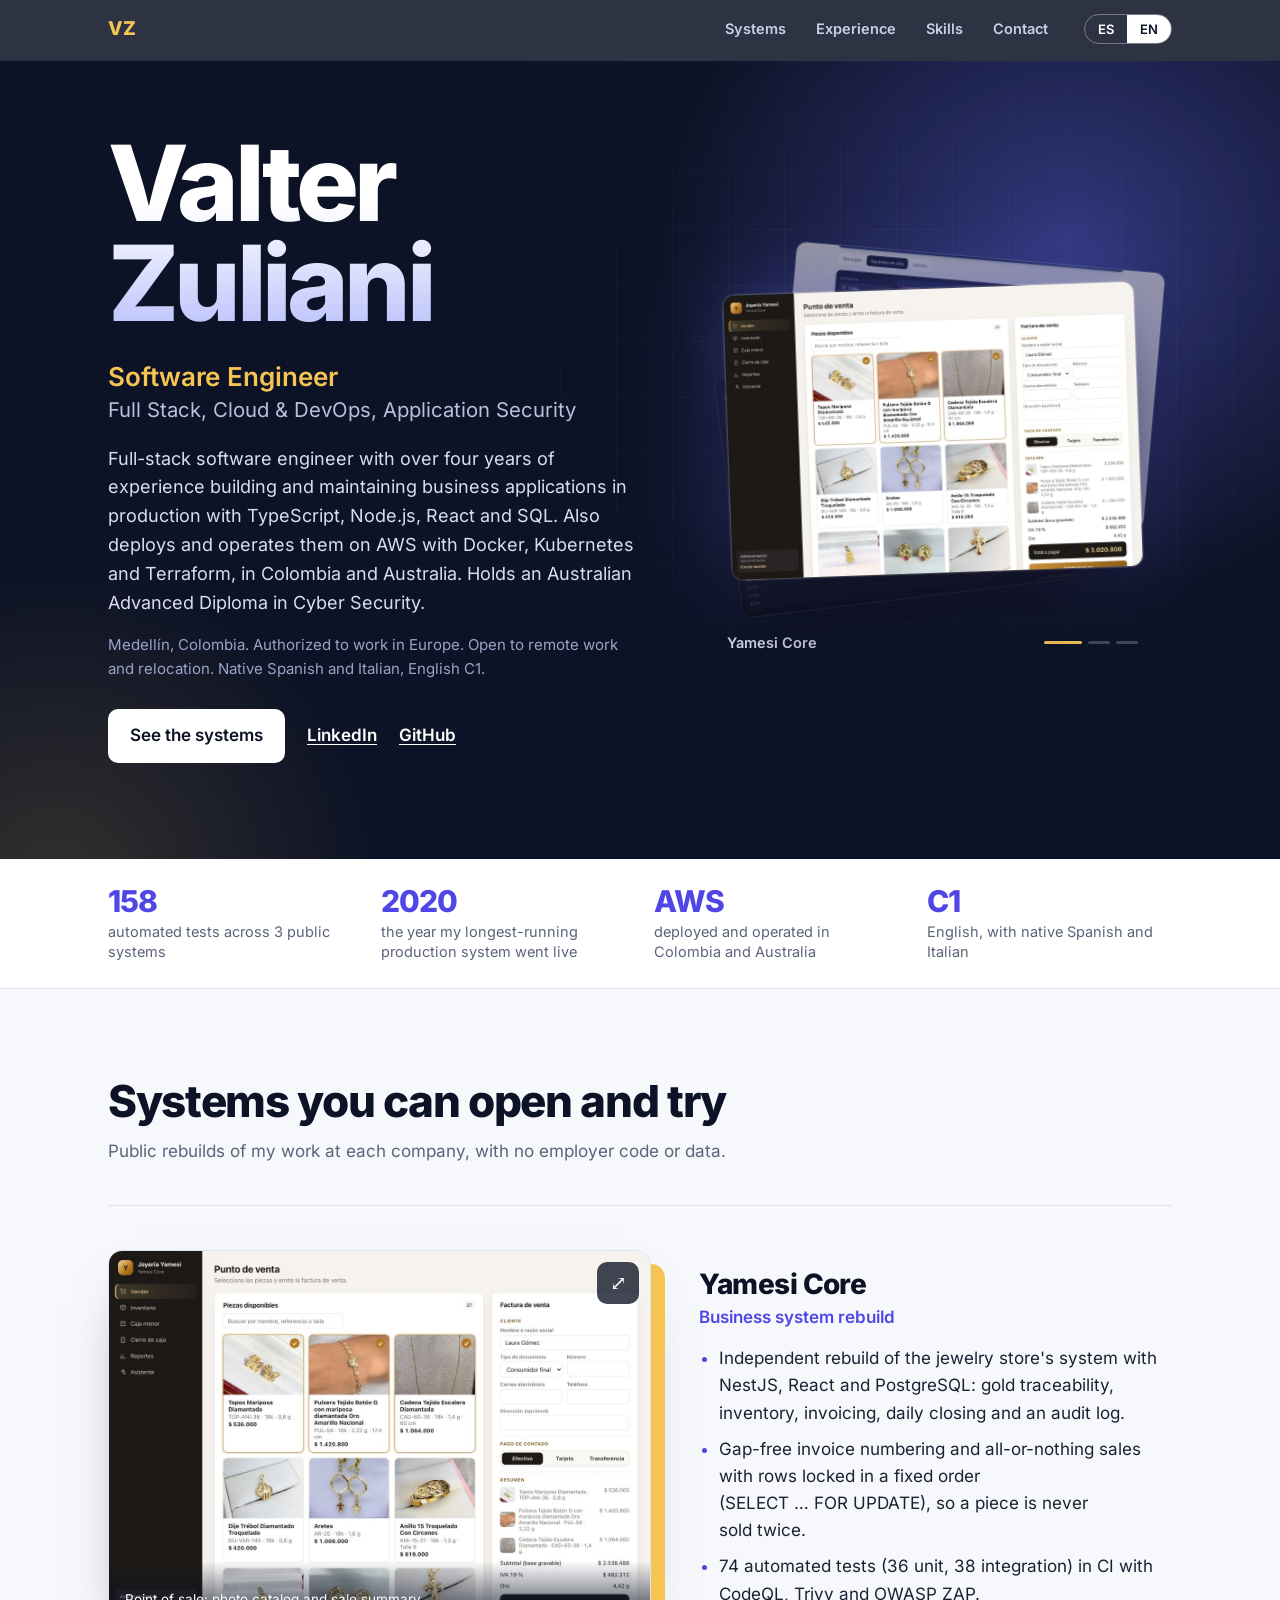
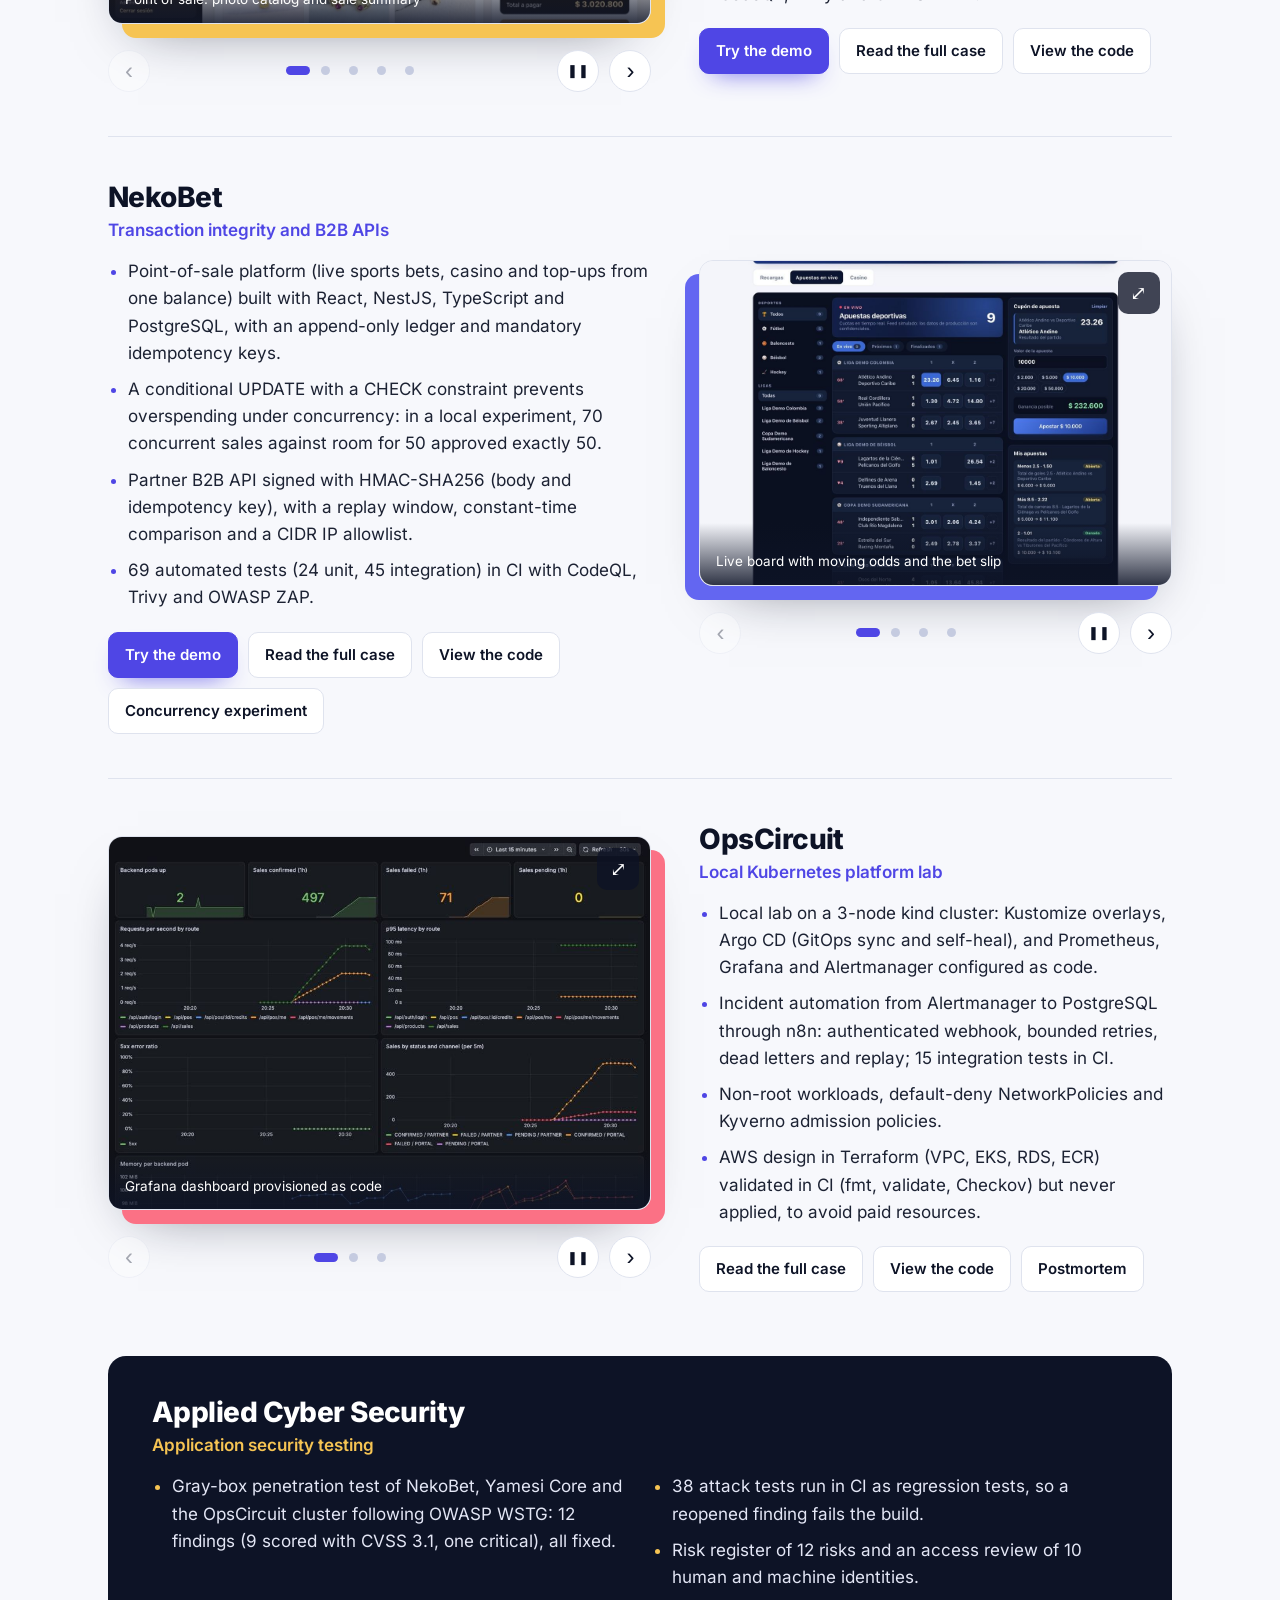
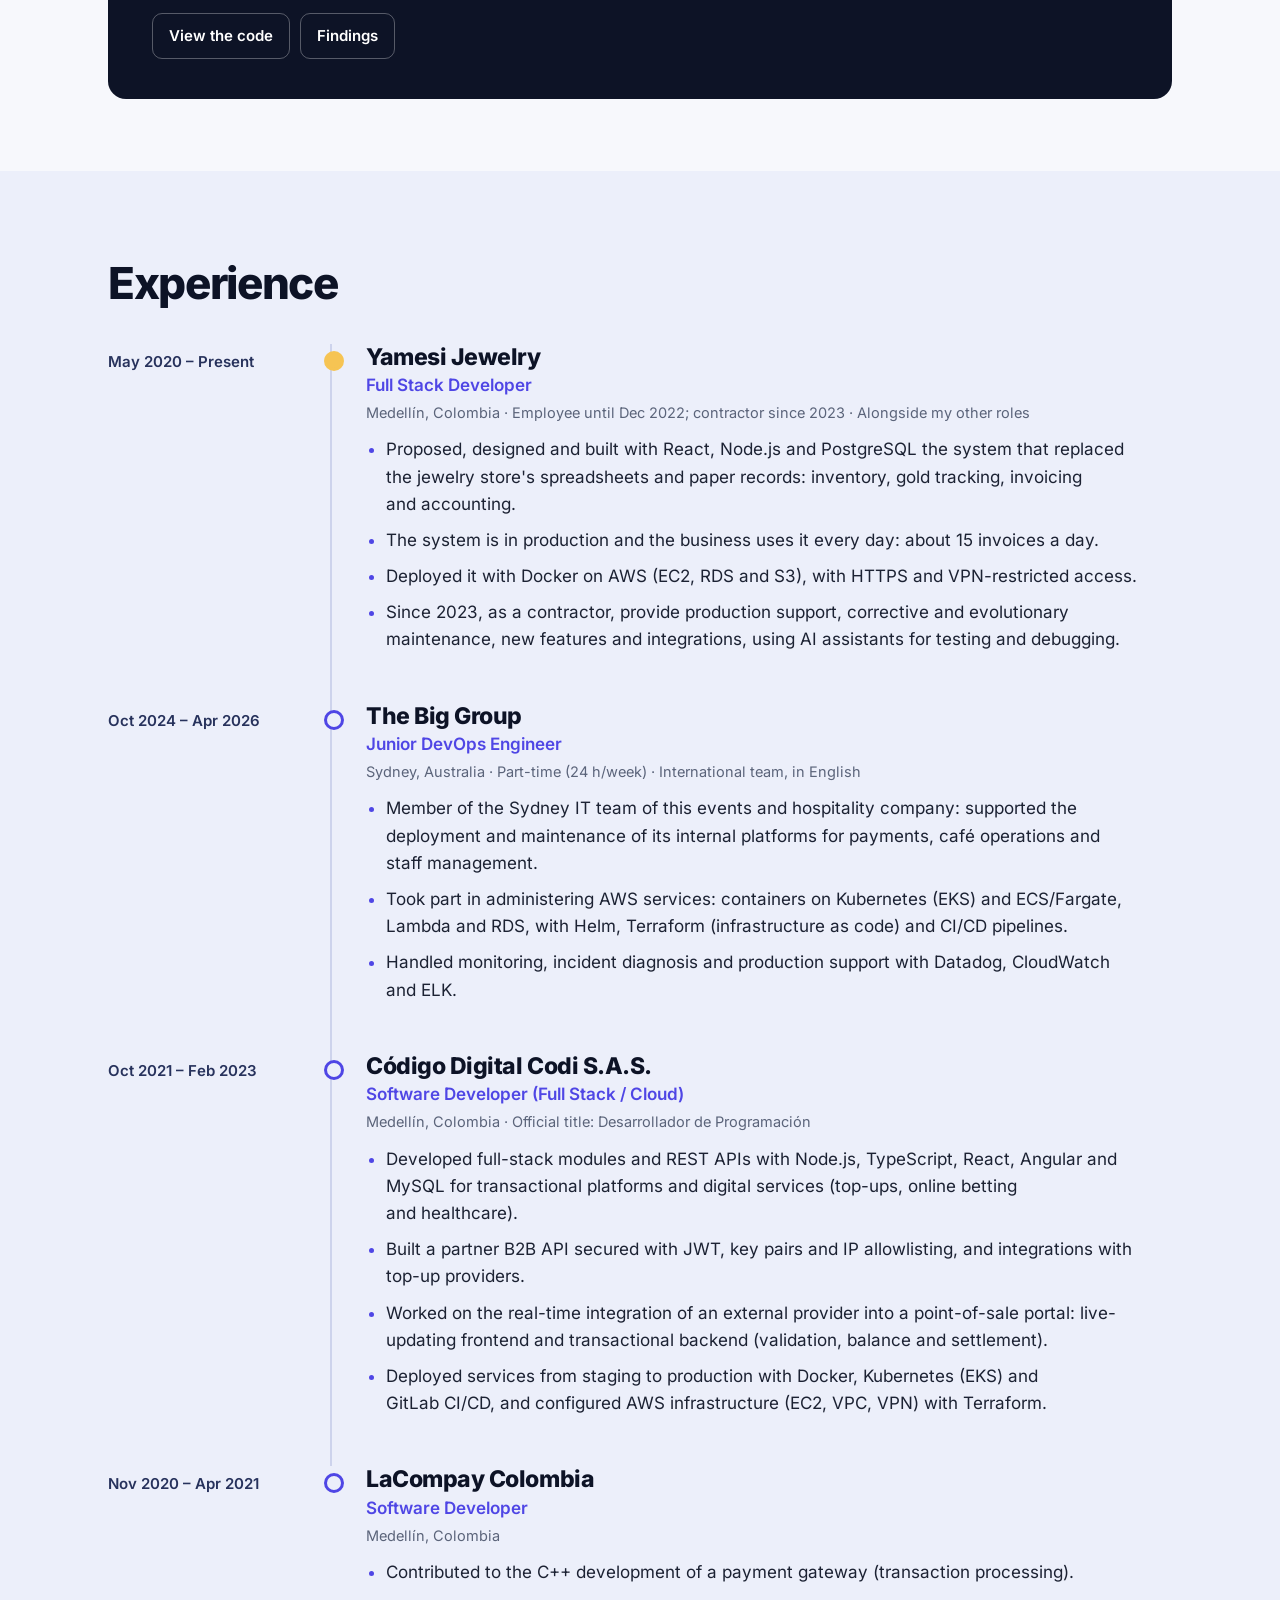
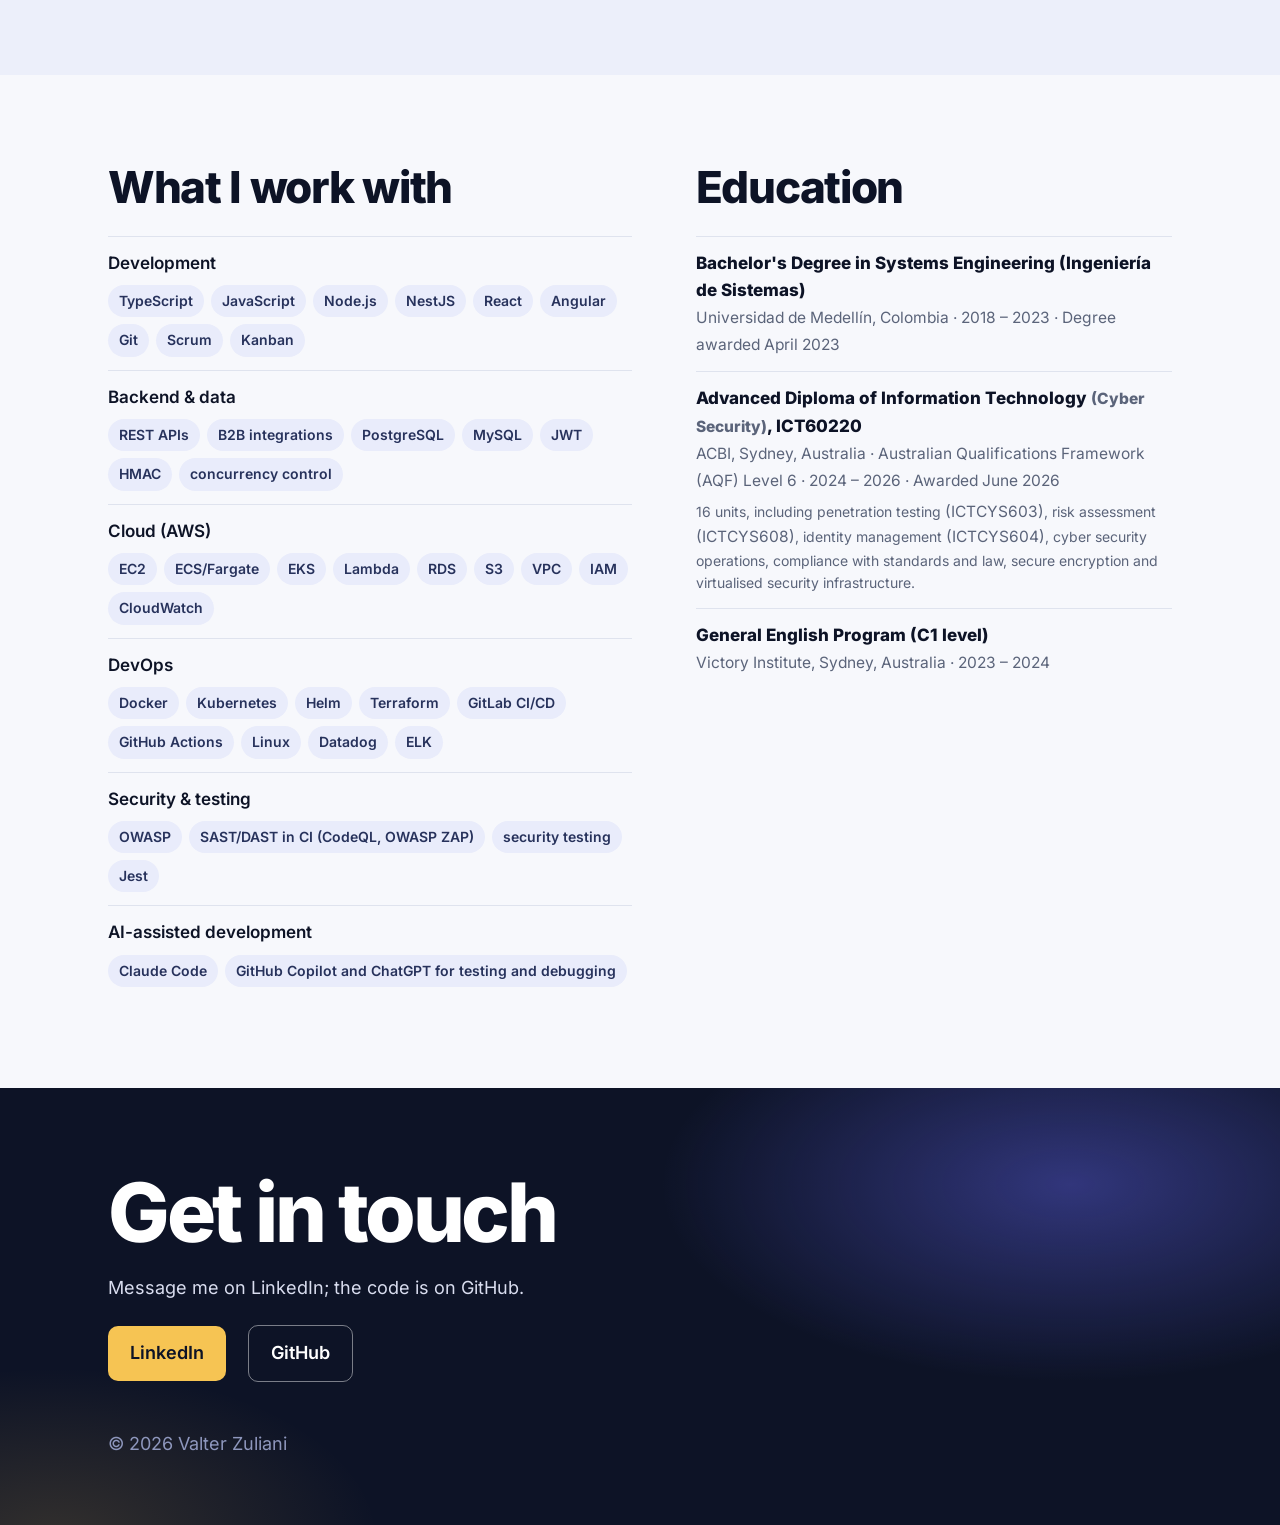
==== commit 1e0fcb02: "Version the CSS and JS links so browsers fetch the new design GitHub Pages lets browsers cache site." ====
--- a/index.html
+++ b/index.html
@@ -15,7 +15,7 @@
 <meta name="twitter:card" content="summary_large_image">
 <script type="application/ld+json">{"@context":"https://schema.org","@type":"Person","name":"Valter Zuliani","jobTitle":"Software Engineer","url":"https://valterzuliani.com/","address":{"@type":"PostalAddress","addressLocality":"Medellín","addressCountry":"CO"},"sameAs":["https://linkedin.com/in/valter-zuliani-70152a97","https://github.com/vzuliani97"],"knowsLanguage":["es","it","en"]}</script>
 <link rel="icon" href="favicon.svg" type="image/svg+xml">
-<link rel="stylesheet" href="site.css">
+<link rel="stylesheet" href="site.css?v=20261115b">
 </head>
 <body data-lang="es" data-home>
 <script>(function(){var l;try{l=localStorage.getItem("vz-lang")}catch(e){}if(!l){l=(navigator.language||"es").toLowerCase().indexOf("es")===0?"es":"en"}document.body.setAttribute("data-lang",l)})()</script>
@@ -110,6 +110,6 @@
 </div>
 <dialog class="lb" aria-label="Imagen ampliada"><button class="x" aria-label="Cerrar">×</button><button class="nav-b pv" aria-label="Anterior">‹</button><img alt=""><button class="nav-b nx" aria-label="Siguiente">›</button><p></p></dialog>
 <button class="totop" aria-label="Volver arriba">↑</button>
-<script src="site.js"></script>
+<script src="site.js?v=20261115b"></script>
 </body>
 </html>
--- a/site.css
+++ b/site.css
@@ -47,7 +47,7 @@
  .hero-shots img{animation:rise .9s cubic-bezier(.2,.7,.2,1) both}
  .hero-shots img:nth-child(2){animation-delay:.12s}.hero-shots img:nth-child(3){animation-delay:.24s}
  @keyframes rise{from{opacity:0;translate:0 40px}}
- .hero-shots:hover img:nth-child(3){transform:rotate(-1deg) translateY(-8px)}
+ .hero-shots:not(.deck):hover img:nth-child(3){transform:rotate(-1deg) translateY(-8px)}
  .hero-shots img{transition:transform .35s ease}
 }
 h2{font-weight:800;font-size:clamp(30px,3.6vw,44px);letter-spacing:-.03em;line-height:1.1;margin:0 0 12px;color:var(--ink)}
@@ -161,9 +161,9 @@
 @media (max-width:860px){
   body{font-size:16px}
   .hero-grid{grid-template-columns:1fr;padding-top:44px;padding-bottom:56px;gap:36px}
-  .hero-shots{height:auto;display:grid}
-  .hero-shots img{position:static;width:100%;transform:none!important}
-  .hero-shots img:nth-child(1),.hero-shots img:nth-child(2){display:none}
+  .hero-shots:not(.deck){height:auto;display:grid}
+  .hero-shots:not(.deck) img{position:static;width:100%;transform:none!important}
+  .hero-shots:not(.deck) img:nth-child(1),.hero-shots:not(.deck) img:nth-child(2){display:none}
   .case,.case.flip{grid-template-columns:1fr;gap:26px;padding:34px 0}
   .case.flip .carousel{order:0}
   .nav-in{flex-wrap:wrap;height:auto;padding-top:8px;padding-bottom:8px;gap:8px 12px}
@@ -182,3 +182,85 @@
   main section{padding-top:60px}
 }
 @media (prefers-reduced-motion:reduce){html{scroll-behavior:auto}}
+
+/* ---- 2026-11 refresh: spacing fix, hero deck, motion ---- */
+main>section.wrap{padding-top:88px}
+.hero::before,.chero::before,.foot::before{content:"";position:absolute;inset:-20% -10%;pointer-events:none;background:radial-gradient(38% 46% at 78% 30%,rgba(99,102,241,.42),transparent 70%),radial-gradient(30% 40% at 12% 88%,rgba(246,196,83,.16),transparent 70%)}
+.hero::after{content:"";position:absolute;inset:0;pointer-events:none;background-image:linear-gradient(rgba(255,255,255,.045) 1px,transparent 1px),linear-gradient(90deg,rgba(255,255,255,.045) 1px,transparent 1px);background-size:56px 56px;-webkit-mask-image:radial-gradient(70% 80% at 70% 40%,#000,transparent 75%);mask-image:radial-gradient(70% 80% at 70% 40%,#000,transparent 75%)}
+.chero,.foot{position:relative;overflow:hidden}
+.hero>.wrap,.chero>.wrap,.foot>.wrap{position:relative;z-index:1}
+h1{background:linear-gradient(180deg,#fff 35%,#b8bffb);-webkit-background-clip:text;background-clip:text;-webkit-text-fill-color:transparent;padding-bottom:.06em}
+.btn,.act,.plain{transition:background .18s,color .18s,transform .18s,box-shadow .18s,border-color .18s}
+.btn:hover{transform:translateY(-2px);box-shadow:0 14px 28px -14px rgba(246,196,83,.7)}
+.btn.ghost:hover{box-shadow:none}
+.act.primary{box-shadow:0 12px 24px -14px rgba(79,70,229,.9)}
+
+/* hero deck: the three systems shuffle */
+.hero-shots.deck{height:auto;aspect-ratio:1.16;cursor:pointer;-webkit-tap-highlight-color:transparent}
+.hero-shots.deck img{left:7%;right:auto;top:46%;width:86%;border-color:rgba(255,255,255,.22);transition:transform .9s cubic-bezier(.2,.7,.2,1),opacity .9s,filter .9s;will-change:transform}
+.hero-shots.deck img.p0{transform:translate(0,-50%) rotate(-2deg);z-index:3;opacity:1;filter:none;box-shadow:0 40px 80px -24px rgba(0,0,0,.75),0 0 0 1px rgba(255,255,255,.08),0 0 90px -10px rgba(99,102,241,.55)}
+.hero-shots.deck img.p1{transform:translate(9%,-66%) rotate(5deg) scale(.9);z-index:2;opacity:.8;filter:brightness(.72)}
+.hero-shots.deck img.p2{transform:translate(-9%,-34%) rotate(-7deg) scale(.82);z-index:1;opacity:.55;filter:brightness(.55)}
+.deck-cap{position:absolute;left:7%;right:7%;bottom:0;display:flex;align-items:center;justify-content:space-between;gap:16px;font-size:14.5px;font-weight:600;color:#d9ddef}
+.deck-ticks{display:flex;gap:6px}
+.deck-ticks i{width:22px;height:3px;border-radius:3px;background:rgba(255,255,255,.22);transition:background .4s,width .4s}
+.deck-ticks i.on{background:var(--goldlt);width:38px}
+
+/* case rows: each system gets its own plate behind the screenshots */
+.case .track{box-shadow:14px 14px 0 0 var(--plate,#c7cbf5),0 28px 56px -30px rgba(13,19,38,.6)}
+.case.flip .track{box-shadow:-14px 14px 0 0 var(--plate,#c7cbf5),0 28px 56px -30px rgba(13,19,38,.6)}
+.case:nth-of-type(1){--plate:#f6c453}.case:nth-of-type(2){--plate:#6366f1}.case:nth-of-type(3){--plate:#fb7185}
+.case .cbar{margin-top:26px}
+.cbar{gap:10px}
+.cbar .dots{flex:1;justify-content:center}
+.auto{width:42px;height:42px;border-radius:50%;border:1px solid var(--line);background:#fff;color:var(--ink);font-size:13px;line-height:1;cursor:pointer;transition:background .15s,color .15s}
+.auto:hover{background:var(--ink);color:#fff}
+.carousel.playing .dot[aria-current="true"]::before{background:linear-gradient(90deg,var(--gold) 50%,#c5cbe0 50%);background-size:200% 100%;background-position:100% 0;animation:dotfill var(--auto,4.8s) linear forwards}
+@keyframes dotfill{to{background-position:0 0}}
+
+/* experience as a timeline */
+.job{border-top:0;padding:0}
+.job:first-of-type{margin-top:36px}
+.job>.when{padding-top:2px}
+.job>div{position:relative;border-left:2px solid #cdd3ec;padding:0 0 40px 34px}
+.job:last-of-type>div{padding-bottom:8px;border-left-color:transparent}
+.job>div::before{content:"";position:absolute;left:-8px;top:7px;width:14px;height:14px;border-radius:50%;background:#eceffa;border:3px solid var(--gold)}
+.job:first-of-type>div::before{background:var(--goldlt);border-color:var(--goldlt)}
+.job:first-of-type>div::after{content:"";position:absolute;left:-8px;top:7px;width:14px;height:14px;border-radius:50%;border:2px solid var(--goldlt);opacity:0}
+.chips li{transition:background .15s,color .15s,transform .15s}
+.chips li:hover{background:var(--gold);color:#fff;transform:translateY(-2px)}
+.cards li{transition:transform .2s,box-shadow .2s,border-color .2s}
+.cards li:hover{transform:translateY(-4px);border-color:#c7cbf5;box-shadow:0 22px 40px -28px rgba(13,19,38,.55)}
+.foot h2{font-size:clamp(40px,6.4vw,84px);letter-spacing:-.04em;margin-bottom:16px}
+.foot p{font-size:18px}
+
+@media (prefers-reduced-motion:no-preference){
+ .hero::before{animation:drift 16s ease-in-out infinite alternate}
+ @keyframes drift{to{transform:translate(-6%,5%) scale(1.12)}}
+ .hero-text>*,.chero .wrap>*{animation:up .8s cubic-bezier(.2,.7,.2,1) both}
+ .hero-text>:nth-child(2),.chero .wrap>:nth-child(2){animation-delay:.08s}
+ .hero-text>:nth-child(3),.chero .wrap>:nth-child(3){animation-delay:.16s}
+ .hero-text>:nth-child(4),.chero .wrap>:nth-child(4){animation-delay:.24s}
+ .hero-text>:nth-child(5),.chero .wrap>:nth-child(5){animation-delay:.32s}
+ @keyframes up{from{opacity:0;translate:0 26px}}
+ .job:first-of-type>div::after{animation:ping 2.4s ease-out infinite}
+ @keyframes ping{from{opacity:.9;transform:scale(1)}to{opacity:0;transform:scale(2.6)}}
+ .js .rv{opacity:0;translate:0 30px;transition:opacity .7s ease,translate .7s cubic-bezier(.2,.7,.2,1)}
+ .js .rv.in{opacity:1;translate:none}
+ .js .case.rv .carousel{translate:-36px 0;transition:translate .9s cubic-bezier(.2,.7,.2,1)}
+ .js .case.flip.rv .carousel{translate:36px 0}
+ .js .case.rv.in .carousel{translate:none}
+ .js .proof li.rv:nth-child(2){transition-delay:.08s}.js .proof li.rv:nth-child(3){transition-delay:.16s}.js .proof li.rv:nth-child(4){transition-delay:.24s}
+ .js .cards li.rv:nth-child(2){transition-delay:.08s}.js .cards li.rv:nth-child(3){transition-delay:.16s}
+}
+@media (prefers-reduced-motion:reduce){.hero-shots.deck img{transition:none}}
+@media print{.rv{opacity:1!important;translate:none!important}}
+@media (max-width:860px){
+  main>section.wrap{padding-top:60px}
+  .hero-shots.deck{aspect-ratio:1.22}
+  .case .track,.case.flip .track{box-shadow:8px 8px 0 0 var(--plate,#c7cbf5),0 28px 56px -30px rgba(13,19,38,.6)}
+  .case .cbar{margin-top:20px}
+  .job>div{padding-left:22px;margin-top:8px}
+  .job{margin-left:8px}
+  .job>.when{padding:0 0 0 24px;margin-bottom:-2px}
+}
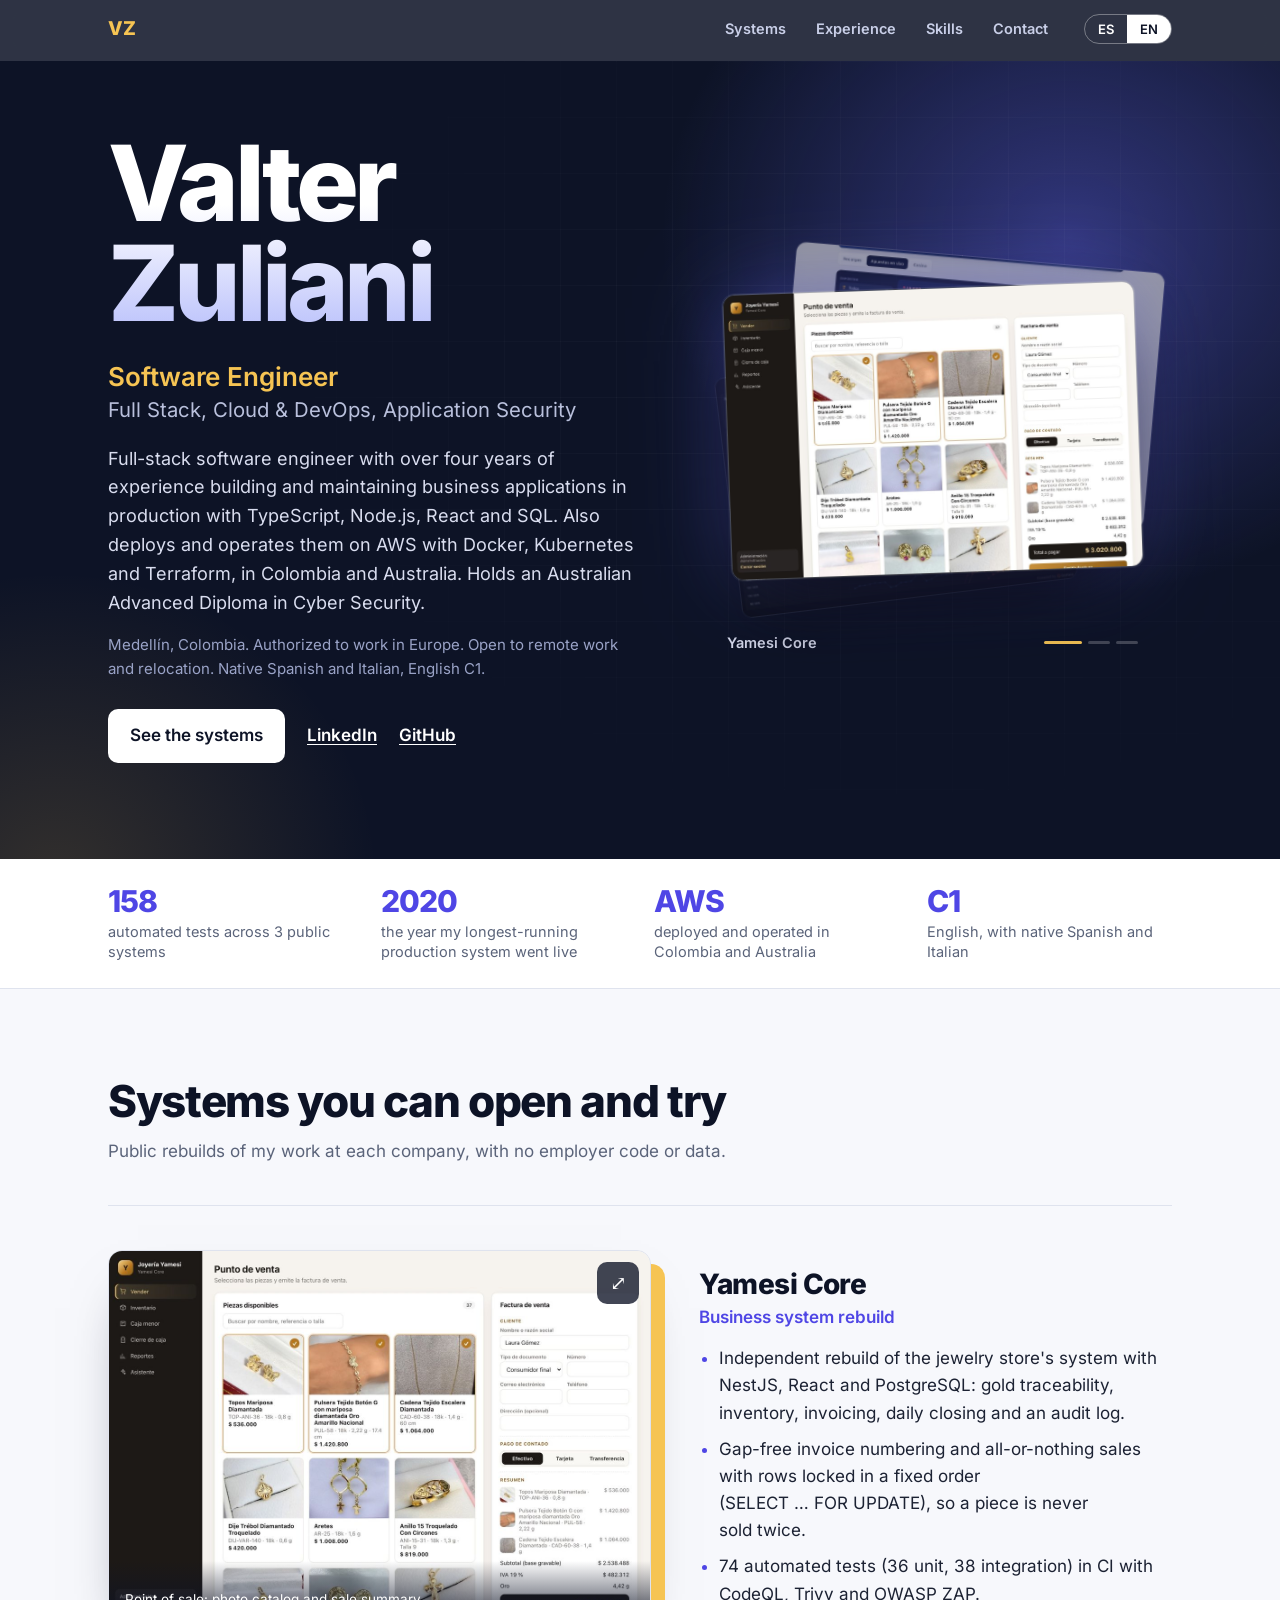
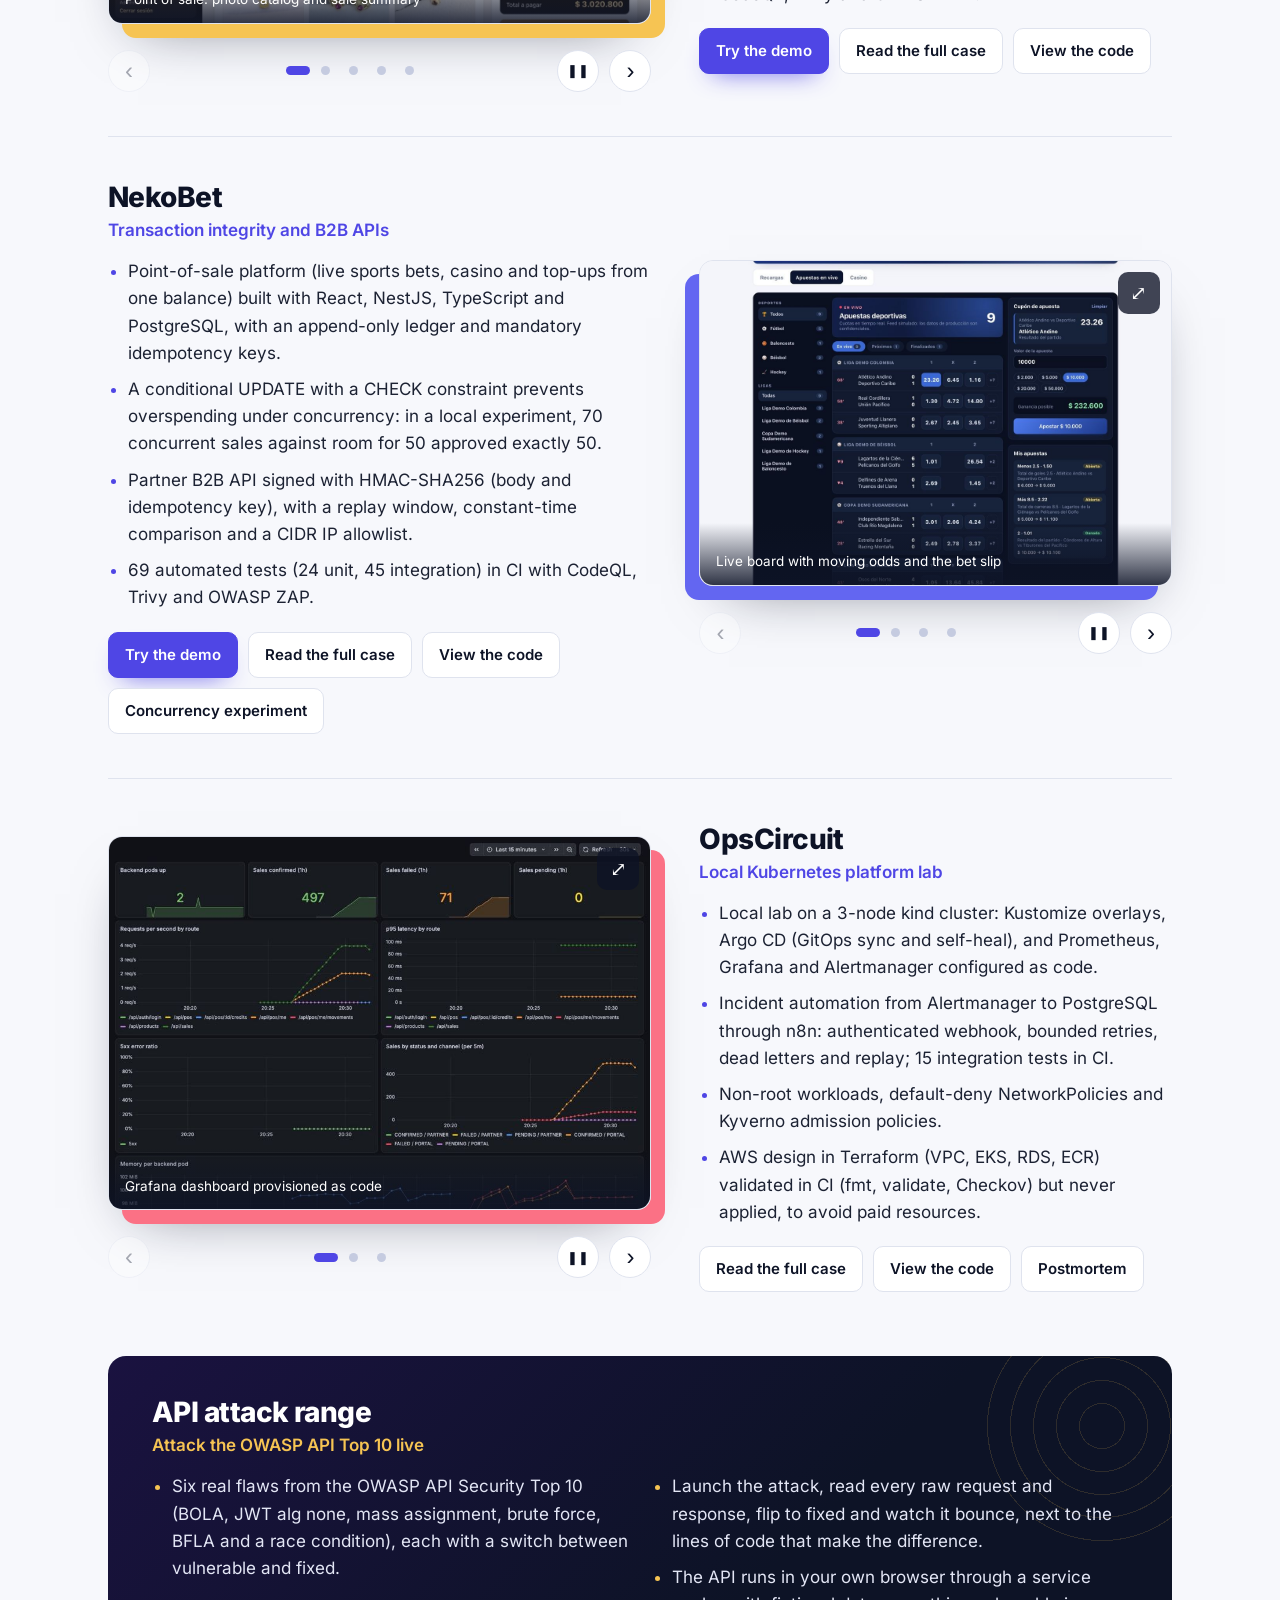
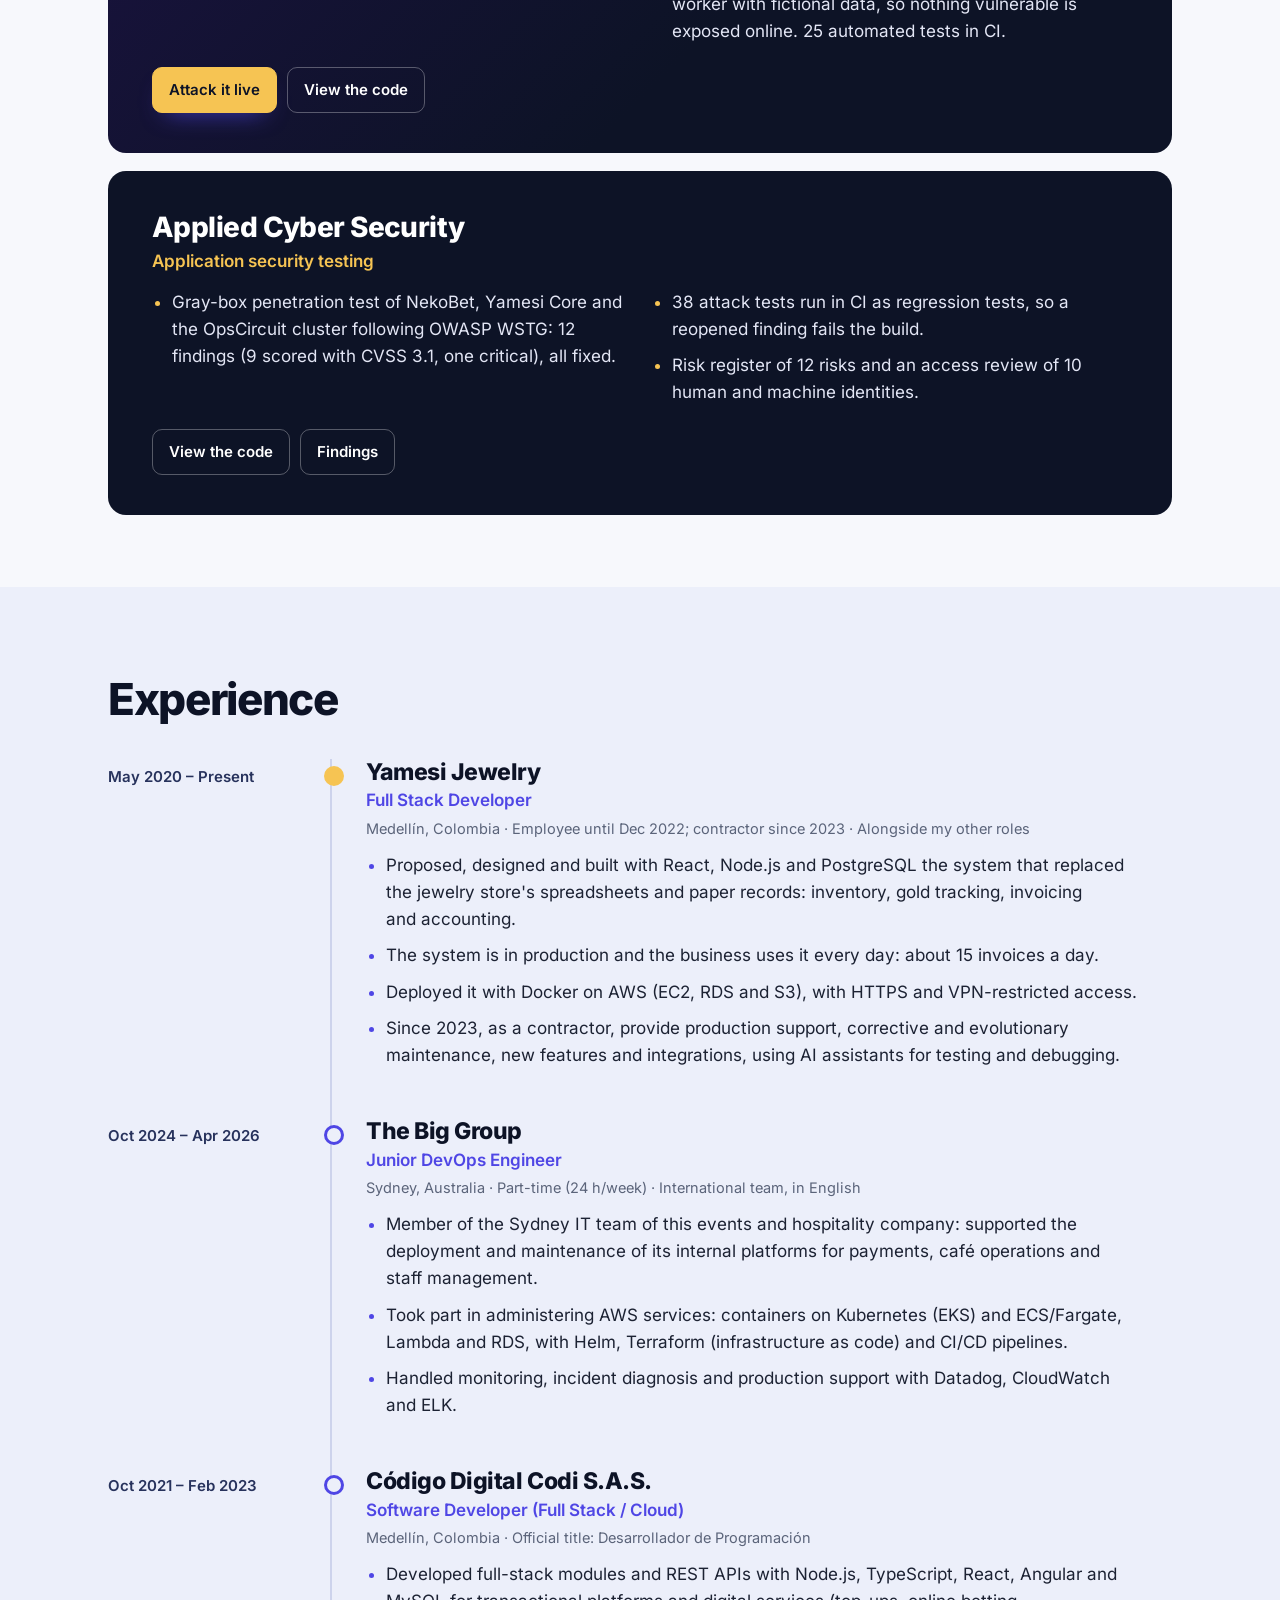
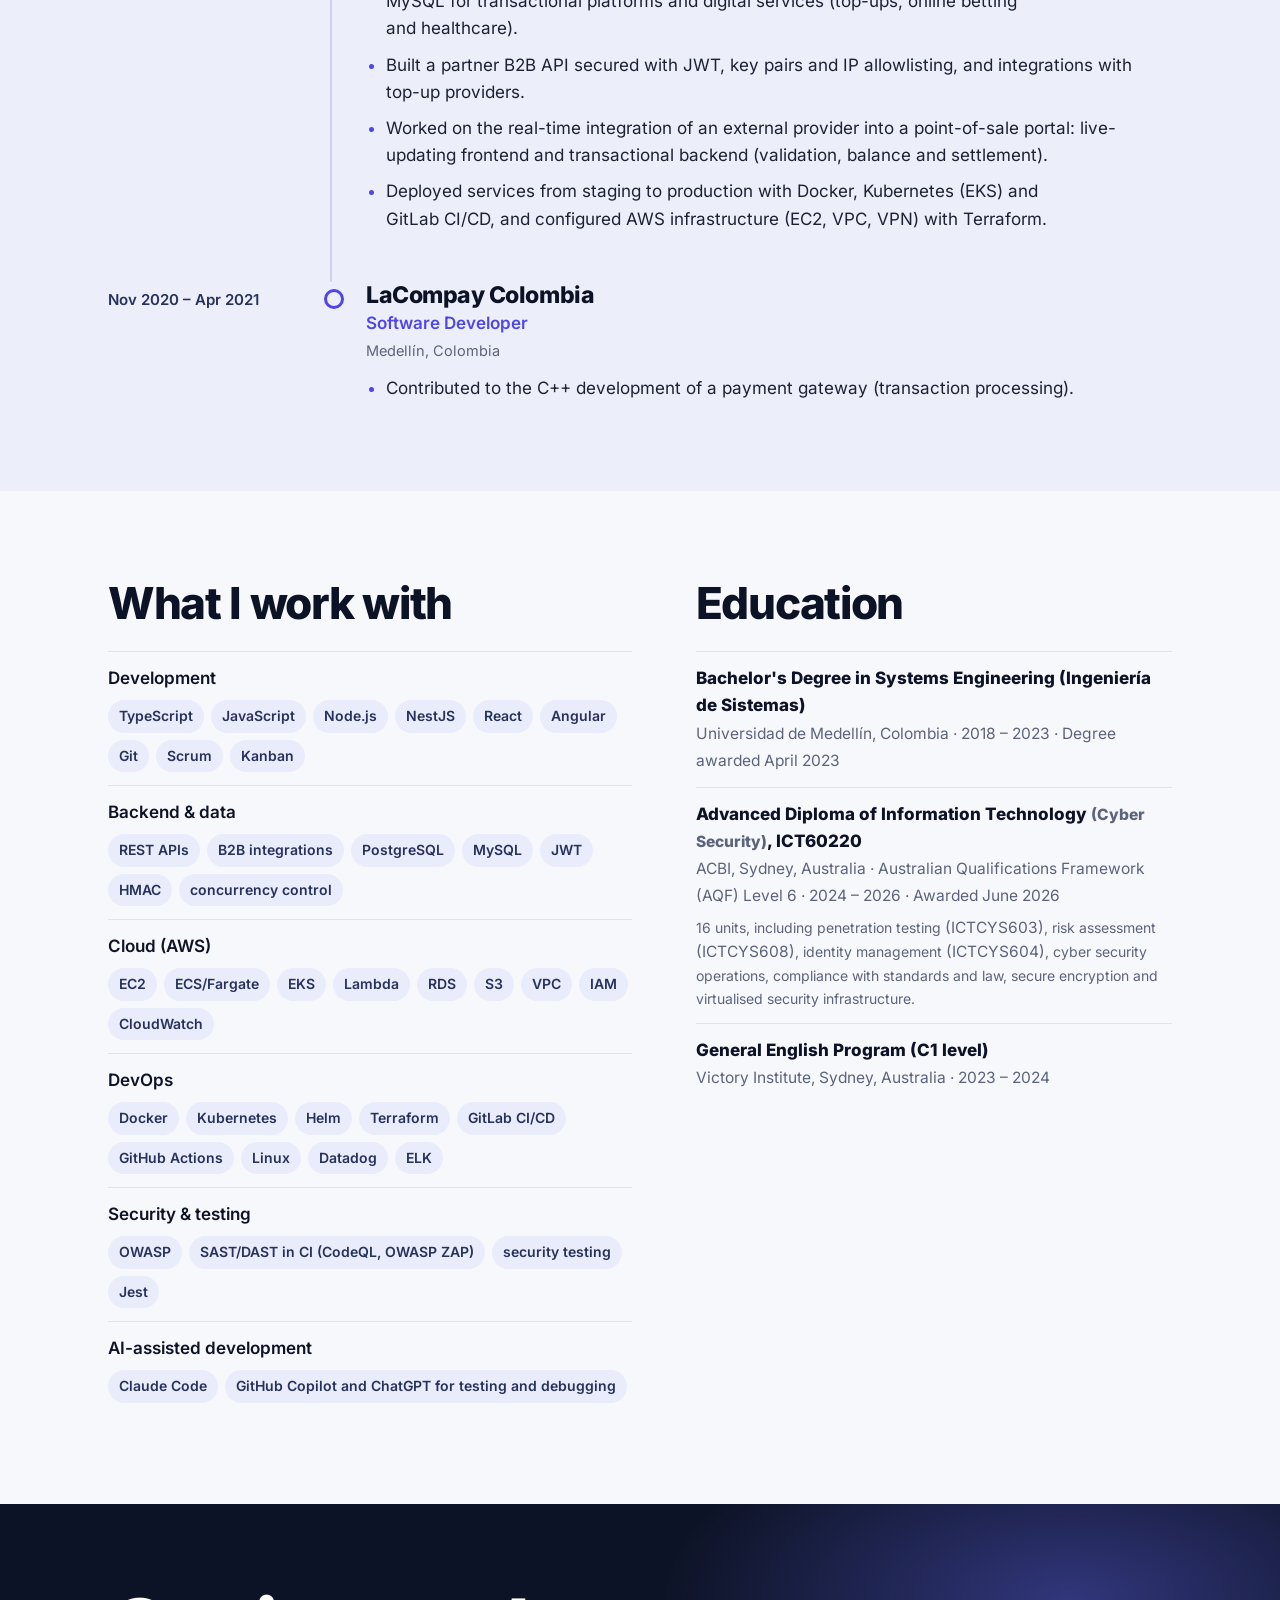
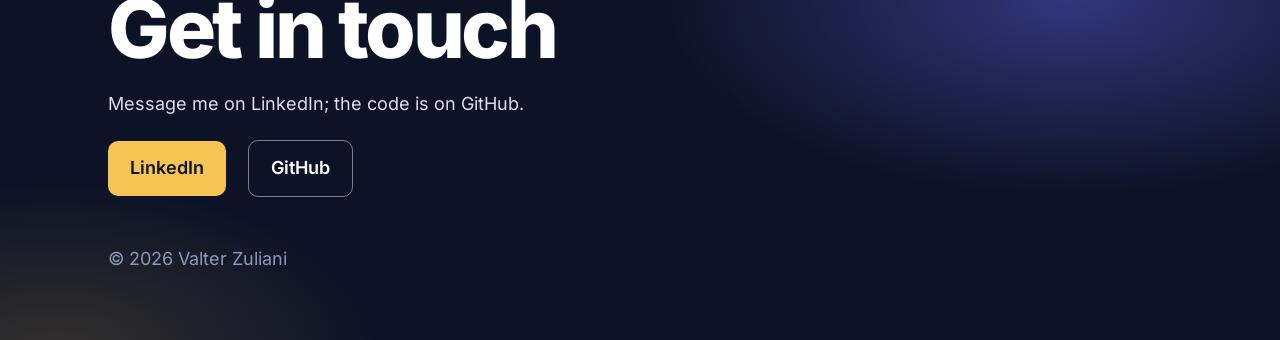
==== commit eac3e6e9: "Add the API attack range at /range/ and link it from the home page Built from the api-attack-range p" ====
--- a/index.html
+++ b/index.html
@@ -15,7 +15,7 @@
 <meta name="twitter:card" content="summary_large_image">
 <script type="application/ld+json">{"@context":"https://schema.org","@type":"Person","name":"Valter Zuliani","jobTitle":"Software Engineer","url":"https://valterzuliani.com/","address":{"@type":"PostalAddress","addressLocality":"Medellín","addressCountry":"CO"},"sameAs":["https://linkedin.com/in/valter-zuliani-70152a97","https://github.com/vzuliani97"],"knowsLanguage":["es","it","en"]}</script>
 <link rel="icon" href="favicon.svg" type="image/svg+xml">
-<link rel="stylesheet" href="site.css?v=20261115b">
+<link rel="stylesheet" href="site.css?v=20261115c">
 </head>
 <body data-lang="es" data-home>
 <script>(function(){var l;try{l=localStorage.getItem("vz-lang")}catch(e){}if(!l){l=(navigator.language||"es").toLowerCase().indexOf("es")===0?"es":"en"}document.body.setAttribute("data-lang",l)})()</script>
@@ -48,7 +48,7 @@
   <section class="wrap" id="work-es" data-sec="work">
     <h2>Sistemas que puedes abrir y probar</h2>
     <p class="note">Reconstrucciones públicas de mi trabajo en cada empresa, sin código ni datos de los empleadores.</p>
-    <article class="case"><div class="carousel" role="group" aria-roledescription="carousel" aria-label="Yamesi Core"><button class="expand" aria-label="Ver en pantalla completa">⤢</button><div class="track" tabindex="0"><figure class="slide"><img src="img/yamesi-sell.jpg" width="1200" height="833" alt="Punto de venta: catálogo con fotos y resumen de la venta" loading="eager"><figcaption>Punto de venta: catálogo con fotos y resumen de la venta</figcaption></figure><figure class="slide"><img src="img/yamesi-inventory.jpg" width="900" height="625" alt="Inventario: catálogo, valor de existencias y filtros" loading="lazy"><figcaption>Inventario: catálogo, valor de existencias y filtros</figcaption></figure><figure class="slide"><img src="img/yamesi-invoice.jpg" width="900" height="624" alt="Factura en PDF con la foto, la referencia y el peso de cada pieza" loading="lazy"><figcaption>Factura en PDF con la foto, la referencia y el peso de cada pieza</figcaption></figure><figure class="slide"><img src="img/yamesi-petty-cash.jpg" width="900" height="625" alt="Caja menor con las fotos de los recibos del día" loading="lazy"><figcaption>Caja menor con las fotos de los recibos del día</figcaption></figure><figure class="slide"><img src="img/yamesi-edit.jpg" width="900" height="625" alt="Edición de una pieza del catálogo" loading="lazy"><figcaption>Edición de una pieza del catálogo</figcaption></figure></div><div class="cbar"><button class="arrow prev" aria-label="Anterior">‹</button><div class="dots"><button class="dot" aria-label="1 / 5" aria-current="true"></button><button class="dot" aria-label="2 / 5"></button><button class="dot" aria-label="3 / 5"></button><button class="dot" aria-label="4 / 5"></button><button class="dot" aria-label="5 / 5"></button></div><button class="arrow next" aria-label="Siguiente">›</button></div></div><div class="case-body"><h3>Yamesi Core</h3><p class="sub">Reconstrucción de un sistema empresarial</p><ul><li>Reconstrucción independiente del sistema de la joyería con NestJS, React y PostgreSQL: trazabilidad del oro, inventario, facturación, cierre diario y&nbsp;auditoría.</li><li>Facturas numeradas sin huecos y ventas de todo o nada con bloqueos en orden fijo (<span class="nw">SELECT … FOR UPDATE</span>): una pieza nunca se vende dos&nbsp;veces.</li><li>74 pruebas automatizadas (36 unitarias, 38 de integración) en CI con CodeQL, Trivy y <span class="nw">OWASP&nbsp;ZAP</span>.</li></ul><p class="acts"><a class="act primary" href="https://yamesi.netlify.app/" rel="noopener">Probar la demo</a><a class="act" href="yamesi/">Leer el caso completo</a><a class="act" href="https://github.com/vzuliani97/yamesi" rel="noopener">Ver el código</a></p></div></article><article class="case flip"><div class="carousel" role="group" aria-roledescription="carousel" aria-label="NekoBet"><button class="expand" aria-label="Ver en pantalla completa">⤢</button><div class="track" tabindex="0"><figure class="slide"><img src="img/nekobet-betting.jpg" width="1200" height="833" alt="Tablero en vivo con cuotas en movimiento y cupón de apuesta" loading="eager"><figcaption>Tablero en vivo con cuotas en movimiento y cupón de apuesta</figcaption></figure><figure class="slide"><img src="img/nekobet-event.jpg" width="900" height="625" alt="Evento de fútbol con seguimiento en vivo y mercados" loading="lazy"><figcaption>Evento de fútbol con seguimiento en vivo y mercados</figcaption></figure><figure class="slide"><img src="img/nekobet-basketball.jpg" width="900" height="625" alt="Evento de baloncesto con seguimiento por cuartos" loading="lazy"><figcaption>Evento de baloncesto con seguimiento por cuartos</figcaption></figure><figure class="slide"><img src="img/nekobet-casino.jpg" width="900" height="625" alt="Casino: lobby y una tragamonedas pagando desde la billetera" loading="lazy"><figcaption>Casino: lobby y una tragamonedas pagando desde la billetera</figcaption></figure></div><div class="cbar"><button class="arrow prev" aria-label="Anterior">‹</button><div class="dots"><button class="dot" aria-label="1 / 4" aria-current="true"></button><button class="dot" aria-label="2 / 4"></button><button class="dot" aria-label="3 / 4"></button><button class="dot" aria-label="4 / 4"></button></div><button class="arrow next" aria-label="Siguiente">›</button></div></div><div class="case-body"><h3>NekoBet</h3><p class="sub">Integridad transaccional y APIs B2B</p><ul><li>Plataforma para puntos de venta (apuestas en vivo, casino y recargas desde un mismo saldo) con React, NestJS, TypeScript y PostgreSQL, ledger <span class="nw">append-only</span> e idempotencia&nbsp;obligatoria.</li><li>Un UPDATE condicional con restricción CHECK evita sobregiros bajo concurrencia: en un experimento local, de 70 ventas simultáneas con saldo para 50 se aprobaron exactamente&nbsp;50.</li><li>API B2B firmada con <span class="nw">HMAC-SHA256</span> (cuerpo y clave de idempotencia), con ventana antirrepetición, comparación en tiempo constante y lista blanca de IP&nbsp;(CIDR).</li><li>69 pruebas automatizadas (24 unitarias, 45 de integración) en CI con CodeQL, Trivy y <span class="nw">OWASP&nbsp;ZAP</span>.</li></ul><p class="acts"><a class="act primary" href="https://nekobet.netlify.app/" rel="noopener">Probar la demo</a><a class="act" href="nekobet/">Leer el caso completo</a><a class="act" href="https://github.com/vzuliani97/nekobet" rel="noopener">Ver el código</a><a class="act" href="https://github.com/vzuliani97/nekobet/blob/main/docs/concurrency-experiment.md" rel="noopener">Experimento de concurrencia</a></p></div></article><article class="case"><div class="carousel" role="group" aria-roledescription="carousel" aria-label="OpsCircuit"><button class="expand" aria-label="Ver en pantalla completa">⤢</button><div class="track" tabindex="0"><figure class="slide"><img src="img/opscircuit-grafana.jpg" width="900" height="643" alt="Tablero de Grafana aprovisionado como código" loading="eager"><figcaption>Tablero de Grafana aprovisionado como código</figcaption></figure><figure class="slide"><img src="img/opscircuit-n8n-notify.jpg" width="900" height="482" alt="n8n: enriquece, deduplica y avisa del incidente" loading="lazy"><figcaption>n8n: enriquece, deduplica y avisa del incidente</figcaption></figure><figure class="slide"><img src="img/opscircuit-alerts.jpg" width="900" height="604" alt="Reglas de alerta de Prometheus" loading="lazy"><figcaption>Reglas de alerta de Prometheus</figcaption></figure></div><div class="cbar"><button class="arrow prev" aria-label="Anterior">‹</button><div class="dots"><button class="dot" aria-label="1 / 3" aria-current="true"></button><button class="dot" aria-label="2 / 3"></button><button class="dot" aria-label="3 / 3"></button></div><button class="arrow next" aria-label="Siguiente">›</button></div></div><div class="case-body"><h3>OpsCircuit</h3><p class="sub">Laboratorio local de plataforma Kubernetes</p><ul><li>Laboratorio local en un <span class="nw">clúster kind</span> de <span class="nw">3 nodos</span>: overlays de Kustomize, <span class="nw">Argo CD</span> (GitOps con autocorrección) y Prometheus, Grafana y Alertmanager como&nbsp;código.</li><li>Automatización de incidentes de Alertmanager a PostgreSQL con n8n: webhook autenticado, reintentos acotados, dead letters y reprocesamiento; 15 pruebas de integración en&nbsp;CI.</li><li>Cargas sin root, NetworkPolicies de denegación por defecto y políticas de admisión con&nbsp;Kyverno.</li><li>Diseño AWS en Terraform (VPC, EKS, RDS, ECR) validado en CI con Checkov, pero nunca&nbsp;aplicado.</li></ul><p class="acts"><a class="act" href="opscircuit/">Leer el caso completo</a><a class="act" href="https://github.com/vzuliani97/opscircuit" rel="noopener">Ver el código</a><a class="act" href="https://github.com/vzuliani97/opscircuit/blob/main/docs/incidents/2026-10-30-postmortem.md" rel="noopener">Postmortem</a></p></div></article><article class="case flip textonly"><div class="case-body"><h3>Applied Cyber Security</h3><p class="sub">Pruebas de seguridad de aplicaciones</p><ul><li>Prueba de penetración de caja gris de NekoBet, <span class="nw">Yamesi Core</span> y el clúster de OpsCircuit según <span class="nw">OWASP WSTG</span>: 12 hallazgos (9 con puntaje <span class="nw">CVSS 3.1</span>, uno crítico), todos&nbsp;corregidos.</li><li>38 pruebas de ataque corren en CI como regresión: un hallazgo reabierto rompe el&nbsp;build.</li><li>Registro de 12 riesgos y revisión de accesos de 10 identidades humanas y de&nbsp;máquina.</li></ul><p class="acts"><a class="act" href="https://github.com/vzuliani97/applied-cybersecurity" rel="noopener">Ver el código</a><a class="act" href="https://github.com/vzuliani97/applied-cybersecurity/tree/main/findings" rel="noopener">Hallazgos</a></p></div></article>
+    <article class="case"><div class="carousel" role="group" aria-roledescription="carousel" aria-label="Yamesi Core"><button class="expand" aria-label="Ver en pantalla completa">⤢</button><div class="track" tabindex="0"><figure class="slide"><img src="img/yamesi-sell.jpg" width="1200" height="833" alt="Punto de venta: catálogo con fotos y resumen de la venta" loading="eager"><figcaption>Punto de venta: catálogo con fotos y resumen de la venta</figcaption></figure><figure class="slide"><img src="img/yamesi-inventory.jpg" width="900" height="625" alt="Inventario: catálogo, valor de existencias y filtros" loading="lazy"><figcaption>Inventario: catálogo, valor de existencias y filtros</figcaption></figure><figure class="slide"><img src="img/yamesi-invoice.jpg" width="900" height="624" alt="Factura en PDF con la foto, la referencia y el peso de cada pieza" loading="lazy"><figcaption>Factura en PDF con la foto, la referencia y el peso de cada pieza</figcaption></figure><figure class="slide"><img src="img/yamesi-petty-cash.jpg" width="900" height="625" alt="Caja menor con las fotos de los recibos del día" loading="lazy"><figcaption>Caja menor con las fotos de los recibos del día</figcaption></figure><figure class="slide"><img src="img/yamesi-edit.jpg" width="900" height="625" alt="Edición de una pieza del catálogo" loading="lazy"><figcaption>Edición de una pieza del catálogo</figcaption></figure></div><div class="cbar"><button class="arrow prev" aria-label="Anterior">‹</button><div class="dots"><button class="dot" aria-label="1 / 5" aria-current="true"></button><button class="dot" aria-label="2 / 5"></button><button class="dot" aria-label="3 / 5"></button><button class="dot" aria-label="4 / 5"></button><button class="dot" aria-label="5 / 5"></button></div><button class="arrow next" aria-label="Siguiente">›</button></div></div><div class="case-body"><h3>Yamesi Core</h3><p class="sub">Reconstrucción de un sistema empresarial</p><ul><li>Reconstrucción independiente del sistema de la joyería con NestJS, React y PostgreSQL: trazabilidad del oro, inventario, facturación, cierre diario y&nbsp;auditoría.</li><li>Facturas numeradas sin huecos y ventas de todo o nada con bloqueos en orden fijo (<span class="nw">SELECT … FOR UPDATE</span>): una pieza nunca se vende dos&nbsp;veces.</li><li>74 pruebas automatizadas (36 unitarias, 38 de integración) en CI con CodeQL, Trivy y <span class="nw">OWASP&nbsp;ZAP</span>.</li></ul><p class="acts"><a class="act primary" href="https://yamesi.netlify.app/" rel="noopener">Probar la demo</a><a class="act" href="yamesi/">Leer el caso completo</a><a class="act" href="https://github.com/vzuliani97/yamesi" rel="noopener">Ver el código</a></p></div></article><article class="case flip"><div class="carousel" role="group" aria-roledescription="carousel" aria-label="NekoBet"><button class="expand" aria-label="Ver en pantalla completa">⤢</button><div class="track" tabindex="0"><figure class="slide"><img src="img/nekobet-betting.jpg" width="1200" height="833" alt="Tablero en vivo con cuotas en movimiento y cupón de apuesta" loading="eager"><figcaption>Tablero en vivo con cuotas en movimiento y cupón de apuesta</figcaption></figure><figure class="slide"><img src="img/nekobet-event.jpg" width="900" height="625" alt="Evento de fútbol con seguimiento en vivo y mercados" loading="lazy"><figcaption>Evento de fútbol con seguimiento en vivo y mercados</figcaption></figure><figure class="slide"><img src="img/nekobet-basketball.jpg" width="900" height="625" alt="Evento de baloncesto con seguimiento por cuartos" loading="lazy"><figcaption>Evento de baloncesto con seguimiento por cuartos</figcaption></figure><figure class="slide"><img src="img/nekobet-casino.jpg" width="900" height="625" alt="Casino: lobby y una tragamonedas pagando desde la billetera" loading="lazy"><figcaption>Casino: lobby y una tragamonedas pagando desde la billetera</figcaption></figure></div><div class="cbar"><button class="arrow prev" aria-label="Anterior">‹</button><div class="dots"><button class="dot" aria-label="1 / 4" aria-current="true"></button><button class="dot" aria-label="2 / 4"></button><button class="dot" aria-label="3 / 4"></button><button class="dot" aria-label="4 / 4"></button></div><button class="arrow next" aria-label="Siguiente">›</button></div></div><div class="case-body"><h3>NekoBet</h3><p class="sub">Integridad transaccional y APIs B2B</p><ul><li>Plataforma para puntos de venta (apuestas en vivo, casino y recargas desde un mismo saldo) con React, NestJS, TypeScript y PostgreSQL, ledger <span class="nw">append-only</span> e idempotencia&nbsp;obligatoria.</li><li>Un UPDATE condicional con restricción CHECK evita sobregiros bajo concurrencia: en un experimento local, de 70 ventas simultáneas con saldo para 50 se aprobaron exactamente&nbsp;50.</li><li>API B2B firmada con <span class="nw">HMAC-SHA256</span> (cuerpo y clave de idempotencia), con ventana antirrepetición, comparación en tiempo constante y lista blanca de IP&nbsp;(CIDR).</li><li>69 pruebas automatizadas (24 unitarias, 45 de integración) en CI con CodeQL, Trivy y <span class="nw">OWASP&nbsp;ZAP</span>.</li></ul><p class="acts"><a class="act primary" href="https://nekobet.netlify.app/" rel="noopener">Probar la demo</a><a class="act" href="nekobet/">Leer el caso completo</a><a class="act" href="https://github.com/vzuliani97/nekobet" rel="noopener">Ver el código</a><a class="act" href="https://github.com/vzuliani97/nekobet/blob/main/docs/concurrency-experiment.md" rel="noopener">Experimento de concurrencia</a></p></div></article><article class="case"><div class="carousel" role="group" aria-roledescription="carousel" aria-label="OpsCircuit"><button class="expand" aria-label="Ver en pantalla completa">⤢</button><div class="track" tabindex="0"><figure class="slide"><img src="img/opscircuit-grafana.jpg" width="900" height="643" alt="Tablero de Grafana aprovisionado como código" loading="eager"><figcaption>Tablero de Grafana aprovisionado como código</figcaption></figure><figure class="slide"><img src="img/opscircuit-n8n-notify.jpg" width="900" height="482" alt="n8n: enriquece, deduplica y avisa del incidente" loading="lazy"><figcaption>n8n: enriquece, deduplica y avisa del incidente</figcaption></figure><figure class="slide"><img src="img/opscircuit-alerts.jpg" width="900" height="604" alt="Reglas de alerta de Prometheus" loading="lazy"><figcaption>Reglas de alerta de Prometheus</figcaption></figure></div><div class="cbar"><button class="arrow prev" aria-label="Anterior">‹</button><div class="dots"><button class="dot" aria-label="1 / 3" aria-current="true"></button><button class="dot" aria-label="2 / 3"></button><button class="dot" aria-label="3 / 3"></button></div><button class="arrow next" aria-label="Siguiente">›</button></div></div><div class="case-body"><h3>OpsCircuit</h3><p class="sub">Laboratorio local de plataforma Kubernetes</p><ul><li>Laboratorio local en un <span class="nw">clúster kind</span> de <span class="nw">3 nodos</span>: overlays de Kustomize, <span class="nw">Argo CD</span> (GitOps con autocorrección) y Prometheus, Grafana y Alertmanager como&nbsp;código.</li><li>Automatización de incidentes de Alertmanager a PostgreSQL con n8n: webhook autenticado, reintentos acotados, dead letters y reprocesamiento; 15 pruebas de integración en&nbsp;CI.</li><li>Cargas sin root, NetworkPolicies de denegación por defecto y políticas de admisión con&nbsp;Kyverno.</li><li>Diseño AWS en Terraform (VPC, EKS, RDS, ECR) validado en CI con Checkov, pero nunca&nbsp;aplicado.</li></ul><p class="acts"><a class="act" href="opscircuit/">Leer el caso completo</a><a class="act" href="https://github.com/vzuliani97/opscircuit" rel="noopener">Ver el código</a><a class="act" href="https://github.com/vzuliani97/opscircuit/blob/main/docs/incidents/2026-10-30-postmortem.md" rel="noopener">Postmortem</a></p></div></article><article class="case textonly range"><div class="case-body"><h3>Campo de tiro de APIs</h3><p class="sub">Ataca en vivo el OWASP API Top 10</p><ul><li>Seis fallas reales del OWASP API Security Top 10 (BOLA, JWT con alg&nbsp;none, asignación masiva, fuerza bruta, BFLA y una condición de carrera), cada una con un interruptor entre vulnerable y&nbsp;corregido.</li><li>Lanzas el ataque, ves cada petición y respuesta cruda, cambias a corregido y lo ves rebotar, junto con las líneas de código que hacen la&nbsp;diferencia.</li><li>La API corre en tu propio navegador con un service worker y datos ficticios: nada vulnerable queda expuesto en internet. 25 pruebas automatizadas en&nbsp;CI.</li></ul><p class="acts"><a class="act primary" href="range/">Atacar en vivo</a><a class="act" href="https://github.com/vzuliani97/api-attack-range" rel="noopener">Ver el código</a></p></div></article><article class="case flip textonly"><div class="case-body"><h3>Applied Cyber Security</h3><p class="sub">Pruebas de seguridad de aplicaciones</p><ul><li>Prueba de penetración de caja gris de NekoBet, <span class="nw">Yamesi Core</span> y el clúster de OpsCircuit según <span class="nw">OWASP WSTG</span>: 12 hallazgos (9 con puntaje <span class="nw">CVSS 3.1</span>, uno crítico), todos&nbsp;corregidos.</li><li>38 pruebas de ataque corren en CI como regresión: un hallazgo reabierto rompe el&nbsp;build.</li><li>Registro de 12 riesgos y revisión de accesos de 10 identidades humanas y de&nbsp;máquina.</li></ul><p class="acts"><a class="act" href="https://github.com/vzuliani97/applied-cybersecurity" rel="noopener">Ver el código</a><a class="act" href="https://github.com/vzuliani97/applied-cybersecurity/tree/main/findings" rel="noopener">Hallazgos</a></p></div></article>
   </section>
   <section class="band" id="exp-es" data-sec="exp"><div class="wrap">
     <h2>Experiencia</h2>
@@ -90,7 +90,7 @@
   <section class="wrap" id="work-en" data-sec="work">
     <h2>Systems you can open and try</h2>
     <p class="note">Public rebuilds of my work at each company, with no employer code or data.</p>
-    <article class="case"><div class="carousel" role="group" aria-roledescription="carousel" aria-label="Yamesi Core"><button class="expand" aria-label="View full screen">⤢</button><div class="track" tabindex="0"><figure class="slide"><img src="img/yamesi-sell.jpg" width="1200" height="833" alt="Point of sale: photo catalog and sale summary" loading="eager"><figcaption>Point of sale: photo catalog and sale summary</figcaption></figure><figure class="slide"><img src="img/yamesi-inventory.jpg" width="900" height="625" alt="Inventory: catalog, stock value and filters" loading="lazy"><figcaption>Inventory: catalog, stock value and filters</figcaption></figure><figure class="slide"><img src="img/yamesi-invoice.jpg" width="900" height="624" alt="Invoice PDF with each piece&#x27;s photo, reference and gold weight" loading="lazy"><figcaption>Invoice PDF with each piece&#x27;s photo, reference and gold weight</figcaption></figure><figure class="slide"><img src="img/yamesi-petty-cash.jpg" width="900" height="625" alt="Petty cash with the day&#x27;s receipt photos" loading="lazy"><figcaption>Petty cash with the day&#x27;s receipt photos</figcaption></figure><figure class="slide"><img src="img/yamesi-edit.jpg" width="900" height="625" alt="Editing a catalog piece" loading="lazy"><figcaption>Editing a catalog piece</figcaption></figure></div><div class="cbar"><button class="arrow prev" aria-label="Previous">‹</button><div class="dots"><button class="dot" aria-label="1 / 5" aria-current="true"></button><button class="dot" aria-label="2 / 5"></button><button class="dot" aria-label="3 / 5"></button><button class="dot" aria-label="4 / 5"></button><button class="dot" aria-label="5 / 5"></button></div><button class="arrow next" aria-label="Next">›</button></div></div><div class="case-body"><h3>Yamesi Core</h3><p class="sub">Business system rebuild</p><ul><li>Independent rebuild of the jewelry store's system with NestJS, React and PostgreSQL: gold traceability, inventory, invoicing, daily closing and an audit&nbsp;log.</li><li>Gap-free invoice numbering and all-or-nothing sales with rows locked in a fixed order (<span class="nw">SELECT … FOR UPDATE</span>), so a piece is never sold&nbsp;twice.</li><li>74 automated tests (36 unit, 38 integration) in CI with CodeQL, Trivy and <span class="nw">OWASP&nbsp;ZAP</span>.</li></ul><p class="acts"><a class="act primary" href="https://yamesi.netlify.app/" rel="noopener">Try the demo</a><a class="act" href="yamesi/">Read the full case</a><a class="act" href="https://github.com/vzuliani97/yamesi" rel="noopener">View the code</a></p></div></article><article class="case flip"><div class="carousel" role="group" aria-roledescription="carousel" aria-label="NekoBet"><button class="expand" aria-label="View full screen">⤢</button><div class="track" tabindex="0"><figure class="slide"><img src="img/nekobet-betting.jpg" width="1200" height="833" alt="Live board with moving odds and the bet slip" loading="eager"><figcaption>Live board with moving odds and the bet slip</figcaption></figure><figure class="slide"><img src="img/nekobet-event.jpg" width="900" height="625" alt="Football event with live tracker and markets" loading="lazy"><figcaption>Football event with live tracker and markets</figcaption></figure><figure class="slide"><img src="img/nekobet-basketball.jpg" width="900" height="625" alt="Basketball event with a court tracker by quarter" loading="lazy"><figcaption>Basketball event with a court tracker by quarter</figcaption></figure><figure class="slide"><img src="img/nekobet-casino.jpg" width="900" height="625" alt="Casino lobby and a slot machine paying through the wallet" loading="lazy"><figcaption>Casino lobby and a slot machine paying through the wallet</figcaption></figure></div><div class="cbar"><button class="arrow prev" aria-label="Previous">‹</button><div class="dots"><button class="dot" aria-label="1 / 4" aria-current="true"></button><button class="dot" aria-label="2 / 4"></button><button class="dot" aria-label="3 / 4"></button><button class="dot" aria-label="4 / 4"></button></div><button class="arrow next" aria-label="Next">›</button></div></div><div class="case-body"><h3>NekoBet</h3><p class="sub">Transaction integrity and B2B APIs</p><ul><li><span class="nw">Point-of-sale</span> platform (live sports bets, casino and <span class="nw">top-ups</span> from one balance) built with React, NestJS, TypeScript and PostgreSQL, with an <span class="nw">append-only</span> ledger and mandatory idempotency&nbsp;keys.</li><li>A conditional UPDATE with a CHECK constraint prevents overspending under concurrency: in a local experiment, 70 concurrent sales against room for 50 approved exactly&nbsp;50.</li><li>Partner B2B API signed with <span class="nw">HMAC-SHA256</span> (body and idempotency key), with a replay window, constant-time comparison and a CIDR IP&nbsp;allowlist.</li><li>69 automated tests (24 unit, 45 integration) in CI with CodeQL, Trivy and <span class="nw">OWASP&nbsp;ZAP</span>.</li></ul><p class="acts"><a class="act primary" href="https://nekobet.netlify.app/" rel="noopener">Try the demo</a><a class="act" href="nekobet/">Read the full case</a><a class="act" href="https://github.com/vzuliani97/nekobet" rel="noopener">View the code</a><a class="act" href="https://github.com/vzuliani97/nekobet/blob/main/docs/concurrency-experiment.md" rel="noopener">Concurrency experiment</a></p></div></article><article class="case"><div class="carousel" role="group" aria-roledescription="carousel" aria-label="OpsCircuit"><button class="expand" aria-label="View full screen">⤢</button><div class="track" tabindex="0"><figure class="slide"><img src="img/opscircuit-grafana.jpg" width="900" height="643" alt="Grafana dashboard provisioned as code" loading="eager"><figcaption>Grafana dashboard provisioned as code</figcaption></figure><figure class="slide"><img src="img/opscircuit-n8n-notify.jpg" width="900" height="482" alt="n8n: enrich, deduplicate and page the incident" loading="lazy"><figcaption>n8n: enrich, deduplicate and page the incident</figcaption></figure><figure class="slide"><img src="img/opscircuit-alerts.jpg" width="900" height="604" alt="Prometheus alert rules" loading="lazy"><figcaption>Prometheus alert rules</figcaption></figure></div><div class="cbar"><button class="arrow prev" aria-label="Previous">‹</button><div class="dots"><button class="dot" aria-label="1 / 3" aria-current="true"></button><button class="dot" aria-label="2 / 3"></button><button class="dot" aria-label="3 / 3"></button></div><button class="arrow next" aria-label="Next">›</button></div></div><div class="case-body"><h3>OpsCircuit</h3><p class="sub">Local Kubernetes platform lab</p><ul><li>Local lab on a <span class="nw">3-node</span> <span class="nw">kind cluster</span>: Kustomize overlays, <span class="nw">Argo CD</span> (GitOps sync and self-heal), and Prometheus, Grafana and Alertmanager configured as&nbsp;code.</li><li>Incident automation from Alertmanager to PostgreSQL through n8n: authenticated webhook, bounded retries, dead letters and replay; 15 integration tests in&nbsp;CI.</li><li>Non-root workloads, default-deny NetworkPolicies and Kyverno admission&nbsp;policies.</li><li>AWS design in Terraform (VPC, EKS, RDS, ECR) validated in CI (fmt, validate, Checkov) but never applied, to avoid paid&nbsp;resources.</li></ul><p class="acts"><a class="act" href="opscircuit/">Read the full case</a><a class="act" href="https://github.com/vzuliani97/opscircuit" rel="noopener">View the code</a><a class="act" href="https://github.com/vzuliani97/opscircuit/blob/main/docs/incidents/2026-10-30-postmortem.md" rel="noopener">Postmortem</a></p></div></article><article class="case flip textonly"><div class="case-body"><h3>Applied Cyber Security</h3><p class="sub">Application security testing</p><ul><li>Gray-box penetration test of NekoBet, <span class="nw">Yamesi Core</span> and the OpsCircuit cluster following <span class="nw">OWASP WSTG</span>: 12 findings (9 scored with <span class="nw">CVSS 3.1</span>, one critical), all&nbsp;fixed.</li><li>38 attack tests run in CI as regression tests, so a reopened finding fails the&nbsp;build.</li><li>Risk register of 12 risks and an access review of 10 human and machine&nbsp;identities.</li></ul><p class="acts"><a class="act" href="https://github.com/vzuliani97/applied-cybersecurity" rel="noopener">View the code</a><a class="act" href="https://github.com/vzuliani97/applied-cybersecurity/tree/main/findings" rel="noopener">Findings</a></p></div></article>
+    <article class="case"><div class="carousel" role="group" aria-roledescription="carousel" aria-label="Yamesi Core"><button class="expand" aria-label="View full screen">⤢</button><div class="track" tabindex="0"><figure class="slide"><img src="img/yamesi-sell.jpg" width="1200" height="833" alt="Point of sale: photo catalog and sale summary" loading="eager"><figcaption>Point of sale: photo catalog and sale summary</figcaption></figure><figure class="slide"><img src="img/yamesi-inventory.jpg" width="900" height="625" alt="Inventory: catalog, stock value and filters" loading="lazy"><figcaption>Inventory: catalog, stock value and filters</figcaption></figure><figure class="slide"><img src="img/yamesi-invoice.jpg" width="900" height="624" alt="Invoice PDF with each piece&#x27;s photo, reference and gold weight" loading="lazy"><figcaption>Invoice PDF with each piece&#x27;s photo, reference and gold weight</figcaption></figure><figure class="slide"><img src="img/yamesi-petty-cash.jpg" width="900" height="625" alt="Petty cash with the day&#x27;s receipt photos" loading="lazy"><figcaption>Petty cash with the day&#x27;s receipt photos</figcaption></figure><figure class="slide"><img src="img/yamesi-edit.jpg" width="900" height="625" alt="Editing a catalog piece" loading="lazy"><figcaption>Editing a catalog piece</figcaption></figure></div><div class="cbar"><button class="arrow prev" aria-label="Previous">‹</button><div class="dots"><button class="dot" aria-label="1 / 5" aria-current="true"></button><button class="dot" aria-label="2 / 5"></button><button class="dot" aria-label="3 / 5"></button><button class="dot" aria-label="4 / 5"></button><button class="dot" aria-label="5 / 5"></button></div><button class="arrow next" aria-label="Next">›</button></div></div><div class="case-body"><h3>Yamesi Core</h3><p class="sub">Business system rebuild</p><ul><li>Independent rebuild of the jewelry store's system with NestJS, React and PostgreSQL: gold traceability, inventory, invoicing, daily closing and an audit&nbsp;log.</li><li>Gap-free invoice numbering and all-or-nothing sales with rows locked in a fixed order (<span class="nw">SELECT … FOR UPDATE</span>), so a piece is never sold&nbsp;twice.</li><li>74 automated tests (36 unit, 38 integration) in CI with CodeQL, Trivy and <span class="nw">OWASP&nbsp;ZAP</span>.</li></ul><p class="acts"><a class="act primary" href="https://yamesi.netlify.app/" rel="noopener">Try the demo</a><a class="act" href="yamesi/">Read the full case</a><a class="act" href="https://github.com/vzuliani97/yamesi" rel="noopener">View the code</a></p></div></article><article class="case flip"><div class="carousel" role="group" aria-roledescription="carousel" aria-label="NekoBet"><button class="expand" aria-label="View full screen">⤢</button><div class="track" tabindex="0"><figure class="slide"><img src="img/nekobet-betting.jpg" width="1200" height="833" alt="Live board with moving odds and the bet slip" loading="eager"><figcaption>Live board with moving odds and the bet slip</figcaption></figure><figure class="slide"><img src="img/nekobet-event.jpg" width="900" height="625" alt="Football event with live tracker and markets" loading="lazy"><figcaption>Football event with live tracker and markets</figcaption></figure><figure class="slide"><img src="img/nekobet-basketball.jpg" width="900" height="625" alt="Basketball event with a court tracker by quarter" loading="lazy"><figcaption>Basketball event with a court tracker by quarter</figcaption></figure><figure class="slide"><img src="img/nekobet-casino.jpg" width="900" height="625" alt="Casino lobby and a slot machine paying through the wallet" loading="lazy"><figcaption>Casino lobby and a slot machine paying through the wallet</figcaption></figure></div><div class="cbar"><button class="arrow prev" aria-label="Previous">‹</button><div class="dots"><button class="dot" aria-label="1 / 4" aria-current="true"></button><button class="dot" aria-label="2 / 4"></button><button class="dot" aria-label="3 / 4"></button><button class="dot" aria-label="4 / 4"></button></div><button class="arrow next" aria-label="Next">›</button></div></div><div class="case-body"><h3>NekoBet</h3><p class="sub">Transaction integrity and B2B APIs</p><ul><li><span class="nw">Point-of-sale</span> platform (live sports bets, casino and <span class="nw">top-ups</span> from one balance) built with React, NestJS, TypeScript and PostgreSQL, with an <span class="nw">append-only</span> ledger and mandatory idempotency&nbsp;keys.</li><li>A conditional UPDATE with a CHECK constraint prevents overspending under concurrency: in a local experiment, 70 concurrent sales against room for 50 approved exactly&nbsp;50.</li><li>Partner B2B API signed with <span class="nw">HMAC-SHA256</span> (body and idempotency key), with a replay window, constant-time comparison and a CIDR IP&nbsp;allowlist.</li><li>69 automated tests (24 unit, 45 integration) in CI with CodeQL, Trivy and <span class="nw">OWASP&nbsp;ZAP</span>.</li></ul><p class="acts"><a class="act primary" href="https://nekobet.netlify.app/" rel="noopener">Try the demo</a><a class="act" href="nekobet/">Read the full case</a><a class="act" href="https://github.com/vzuliani97/nekobet" rel="noopener">View the code</a><a class="act" href="https://github.com/vzuliani97/nekobet/blob/main/docs/concurrency-experiment.md" rel="noopener">Concurrency experiment</a></p></div></article><article class="case"><div class="carousel" role="group" aria-roledescription="carousel" aria-label="OpsCircuit"><button class="expand" aria-label="View full screen">⤢</button><div class="track" tabindex="0"><figure class="slide"><img src="img/opscircuit-grafana.jpg" width="900" height="643" alt="Grafana dashboard provisioned as code" loading="eager"><figcaption>Grafana dashboard provisioned as code</figcaption></figure><figure class="slide"><img src="img/opscircuit-n8n-notify.jpg" width="900" height="482" alt="n8n: enrich, deduplicate and page the incident" loading="lazy"><figcaption>n8n: enrich, deduplicate and page the incident</figcaption></figure><figure class="slide"><img src="img/opscircuit-alerts.jpg" width="900" height="604" alt="Prometheus alert rules" loading="lazy"><figcaption>Prometheus alert rules</figcaption></figure></div><div class="cbar"><button class="arrow prev" aria-label="Previous">‹</button><div class="dots"><button class="dot" aria-label="1 / 3" aria-current="true"></button><button class="dot" aria-label="2 / 3"></button><button class="dot" aria-label="3 / 3"></button></div><button class="arrow next" aria-label="Next">›</button></div></div><div class="case-body"><h3>OpsCircuit</h3><p class="sub">Local Kubernetes platform lab</p><ul><li>Local lab on a <span class="nw">3-node</span> <span class="nw">kind cluster</span>: Kustomize overlays, <span class="nw">Argo CD</span> (GitOps sync and self-heal), and Prometheus, Grafana and Alertmanager configured as&nbsp;code.</li><li>Incident automation from Alertmanager to PostgreSQL through n8n: authenticated webhook, bounded retries, dead letters and replay; 15 integration tests in&nbsp;CI.</li><li>Non-root workloads, default-deny NetworkPolicies and Kyverno admission&nbsp;policies.</li><li>AWS design in Terraform (VPC, EKS, RDS, ECR) validated in CI (fmt, validate, Checkov) but never applied, to avoid paid&nbsp;resources.</li></ul><p class="acts"><a class="act" href="opscircuit/">Read the full case</a><a class="act" href="https://github.com/vzuliani97/opscircuit" rel="noopener">View the code</a><a class="act" href="https://github.com/vzuliani97/opscircuit/blob/main/docs/incidents/2026-10-30-postmortem.md" rel="noopener">Postmortem</a></p></div></article><article class="case textonly range"><div class="case-body"><h3>API attack range</h3><p class="sub">Attack the OWASP API Top 10 live</p><ul><li>Six real flaws from the OWASP API Security Top 10 (BOLA, JWT alg&nbsp;none, mass assignment, brute force, BFLA and a race condition), each with a switch between vulnerable and&nbsp;fixed.</li><li>Launch the attack, read every raw request and response, flip to fixed and watch it bounce, next to the lines of code that make the&nbsp;difference.</li><li>The API runs in your own browser through a service worker with fictional data, so nothing vulnerable is exposed online. 25 automated tests in&nbsp;CI.</li></ul><p class="acts"><a class="act primary" href="range/">Attack it live</a><a class="act" href="https://github.com/vzuliani97/api-attack-range" rel="noopener">View the code</a></p></div></article><article class="case flip textonly"><div class="case-body"><h3>Applied Cyber Security</h3><p class="sub">Application security testing</p><ul><li>Gray-box penetration test of NekoBet, <span class="nw">Yamesi Core</span> and the OpsCircuit cluster following <span class="nw">OWASP WSTG</span>: 12 findings (9 scored with <span class="nw">CVSS 3.1</span>, one critical), all&nbsp;fixed.</li><li>38 attack tests run in CI as regression tests, so a reopened finding fails the&nbsp;build.</li><li>Risk register of 12 risks and an access review of 10 human and machine&nbsp;identities.</li></ul><p class="acts"><a class="act" href="https://github.com/vzuliani97/applied-cybersecurity" rel="noopener">View the code</a><a class="act" href="https://github.com/vzuliani97/applied-cybersecurity/tree/main/findings" rel="noopener">Findings</a></p></div></article>
   </section>
   <section class="band" id="exp-en" data-sec="exp"><div class="wrap">
     <h2>Experience</h2>
@@ -110,6 +110,6 @@
 </div>
 <dialog class="lb" aria-label="Imagen ampliada"><button class="x" aria-label="Cerrar">×</button><button class="nav-b pv" aria-label="Anterior">‹</button><img alt=""><button class="nav-b nx" aria-label="Siguiente">›</button><p></p></dialog>
 <button class="totop" aria-label="Volver arriba">↑</button>
-<script src="site.js?v=20261115b"></script>
+<script src="site.js?v=20261115c"></script>
 </body>
 </html>
--- a/site.css
+++ b/site.css
@@ -264,3 +264,11 @@
   .job{margin-left:8px}
   .job>.when{padding:0 0 0 24px;margin-bottom:-2px}
 }
+
+/* API attack range card */
+.case.range{background:linear-gradient(135deg,#1a1240 0%,#0d1326 60%);position:relative;overflow:hidden}
+.case.range::after{content:"";position:absolute;right:-60px;top:-60px;width:260px;height:260px;border-radius:50%;pointer-events:none;background:repeating-radial-gradient(circle,transparent 0 22px,rgba(246,196,83,.14) 22px 23px)}
+.case.range .case-body{position:relative;z-index:1}
+.case.range .act.primary{background:var(--goldlt);border-color:var(--goldlt);color:var(--ink)}
+.case.range .act.primary:hover{background:#fff}
+.case.range+.case.textonly{margin-top:18px}
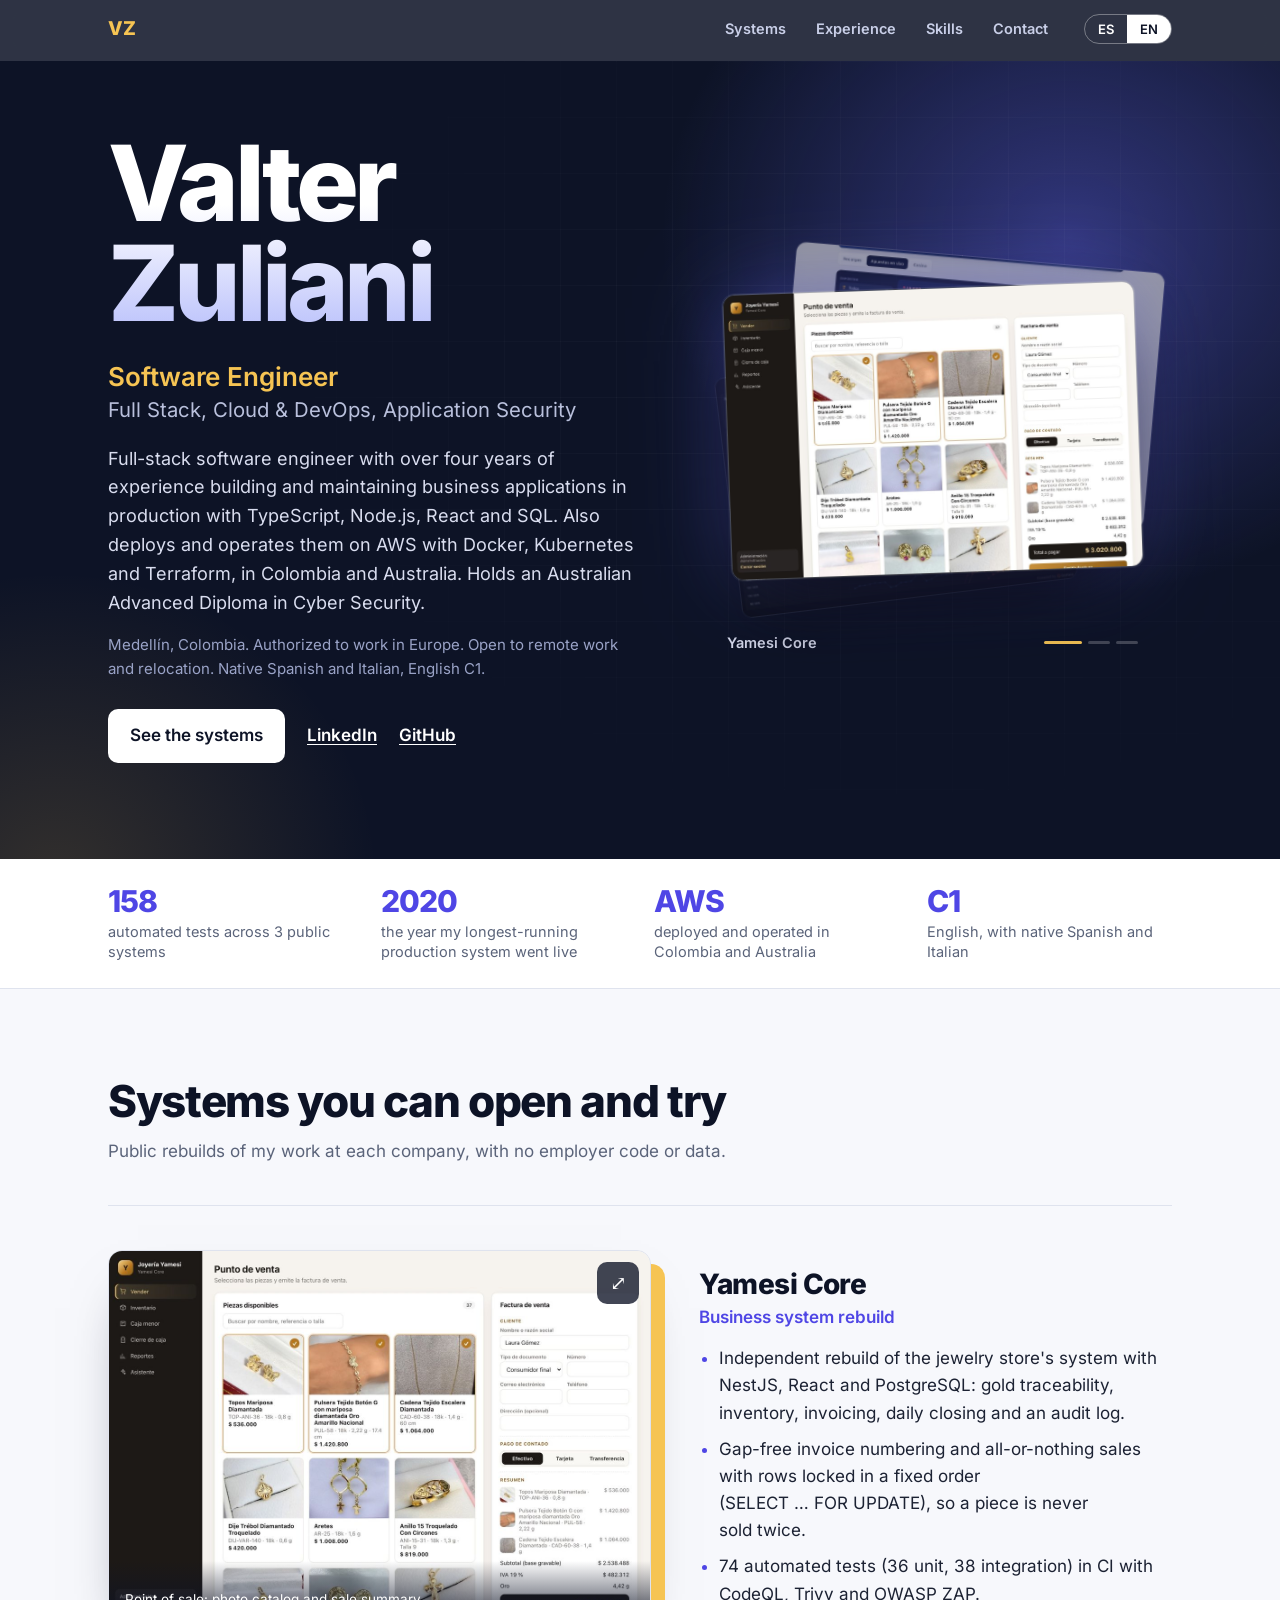
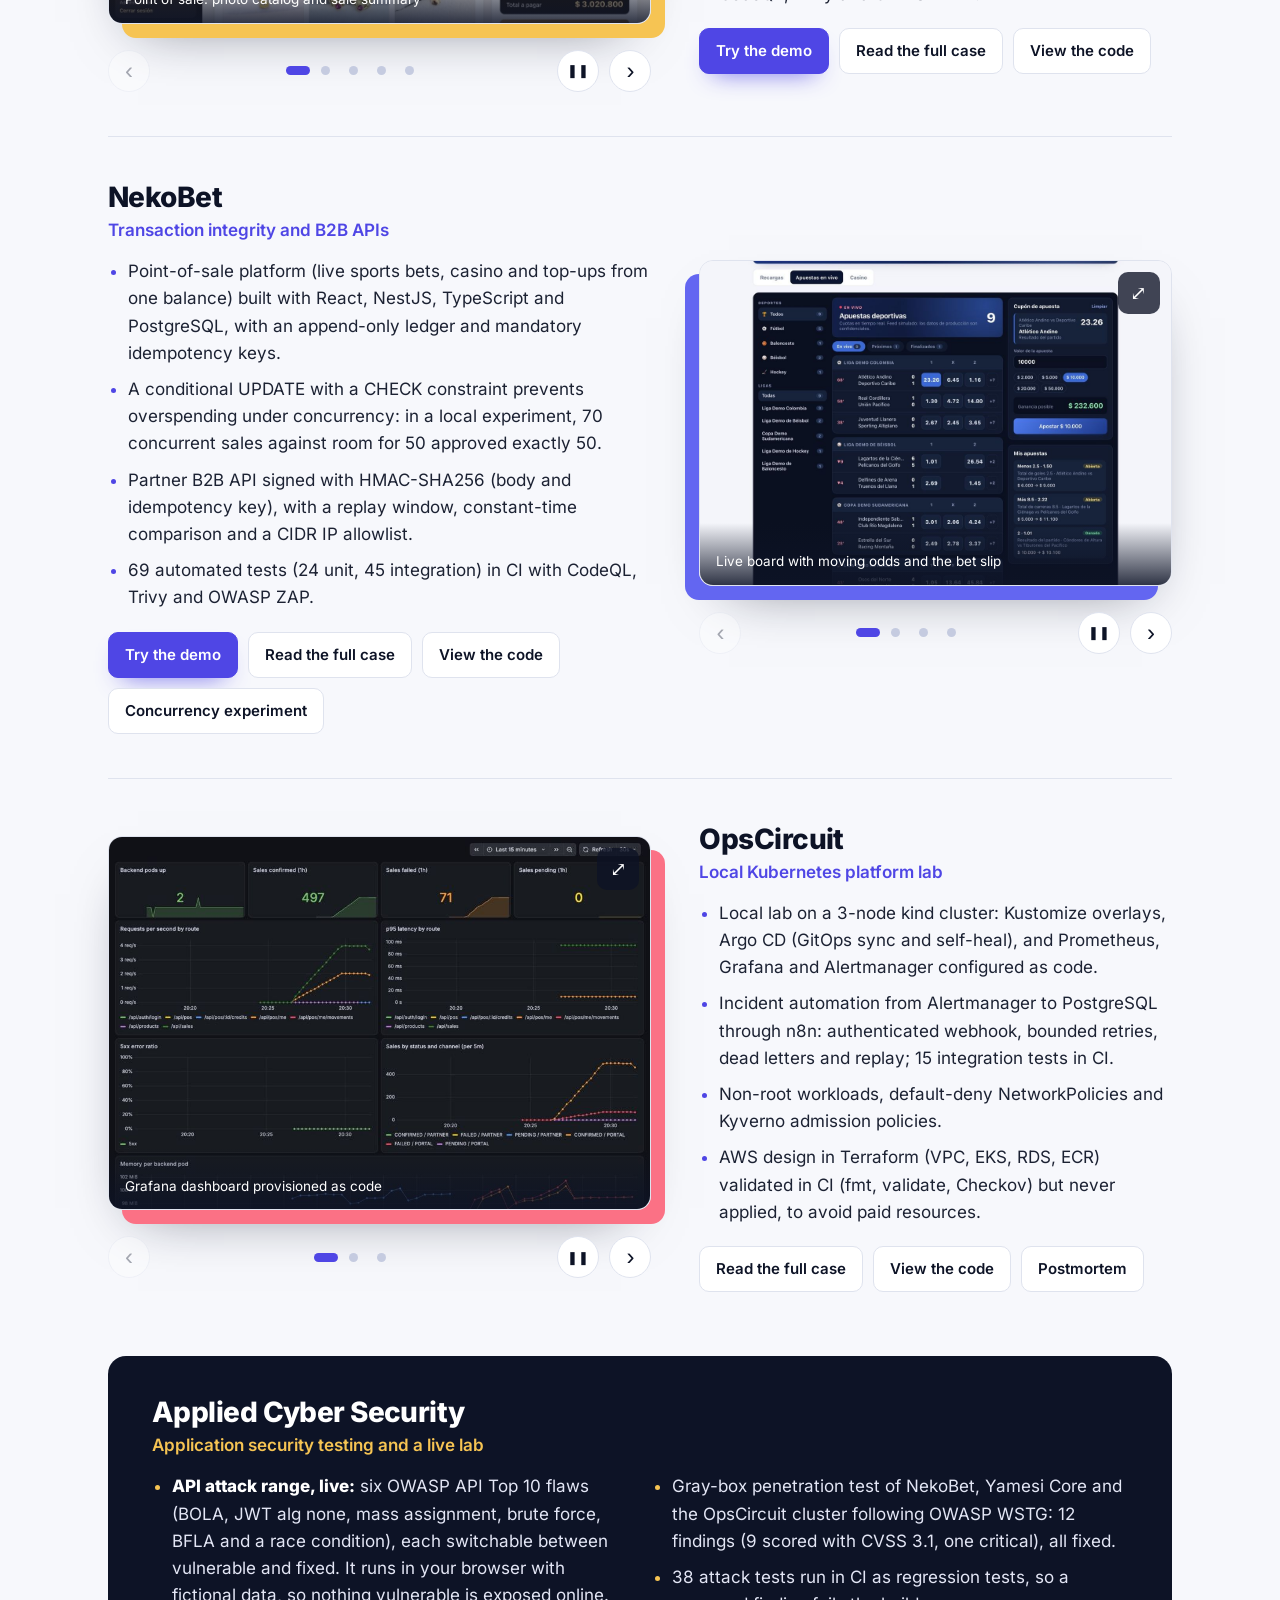
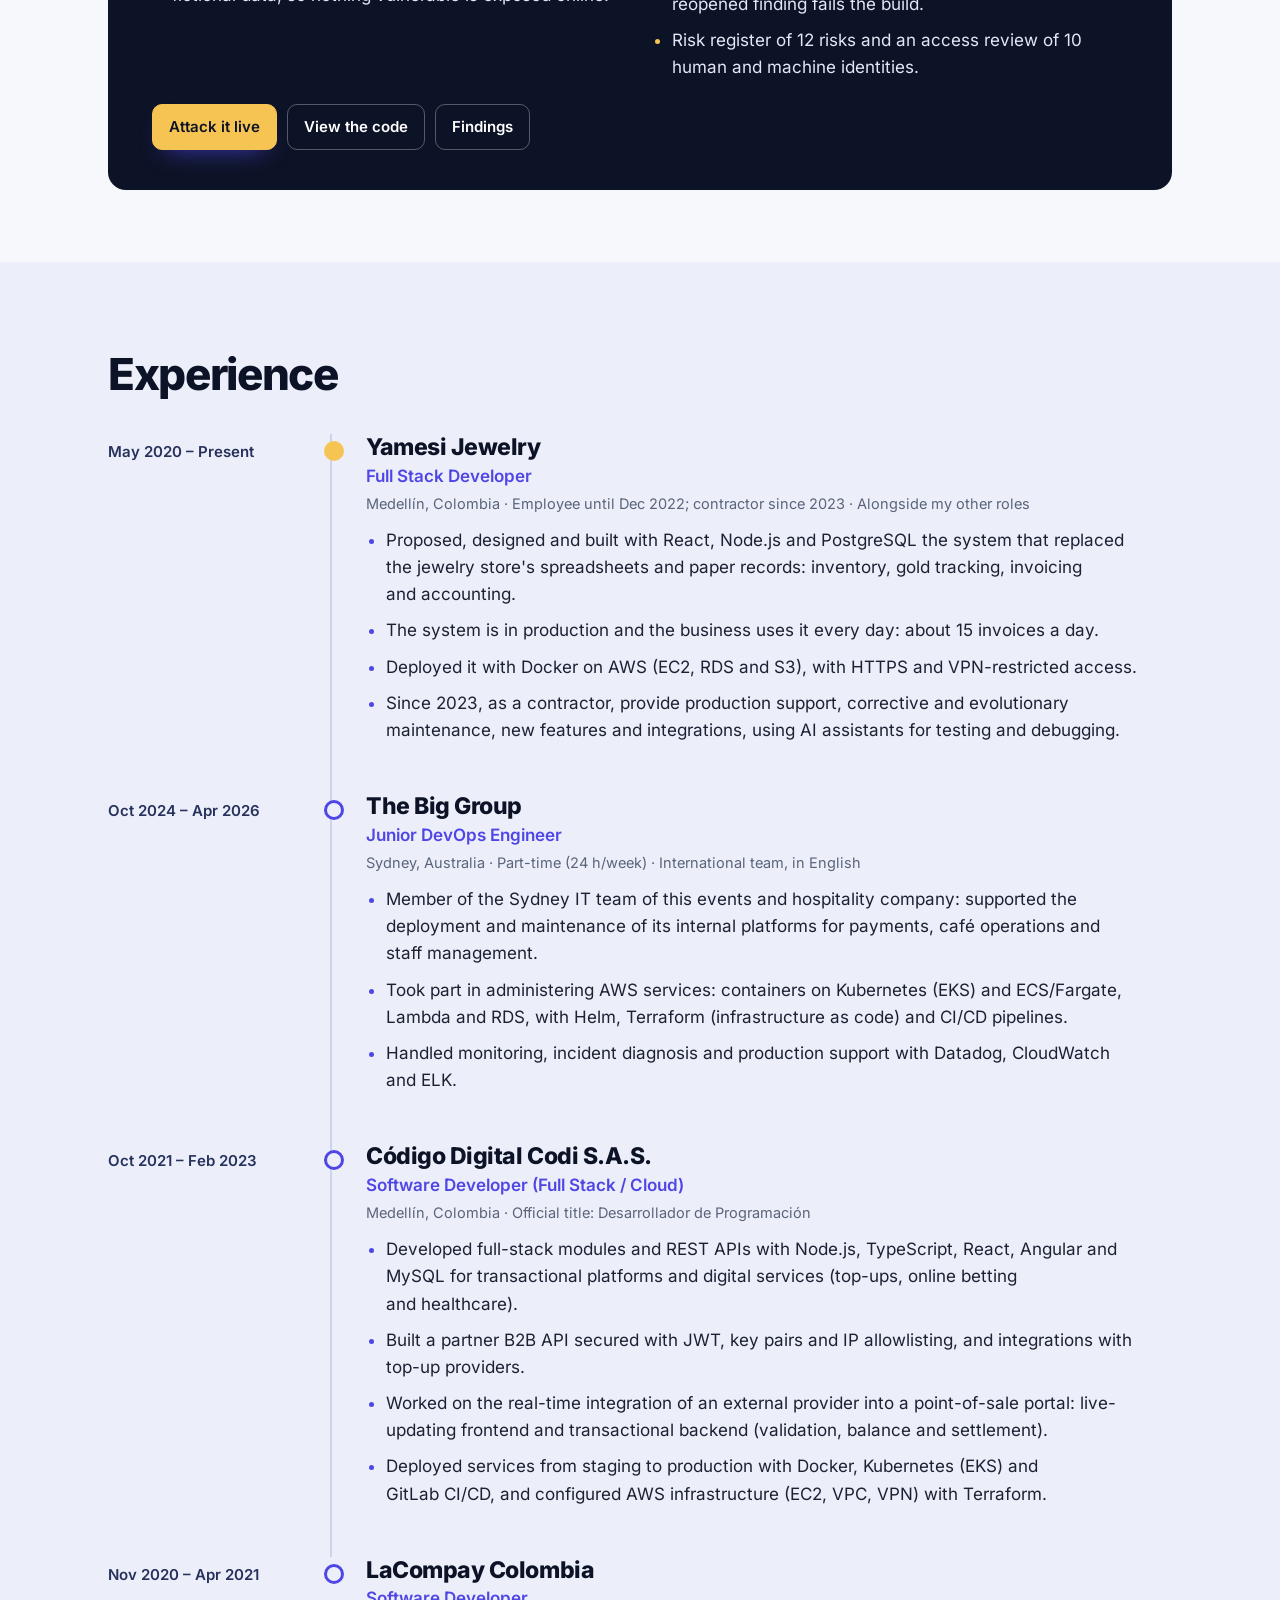
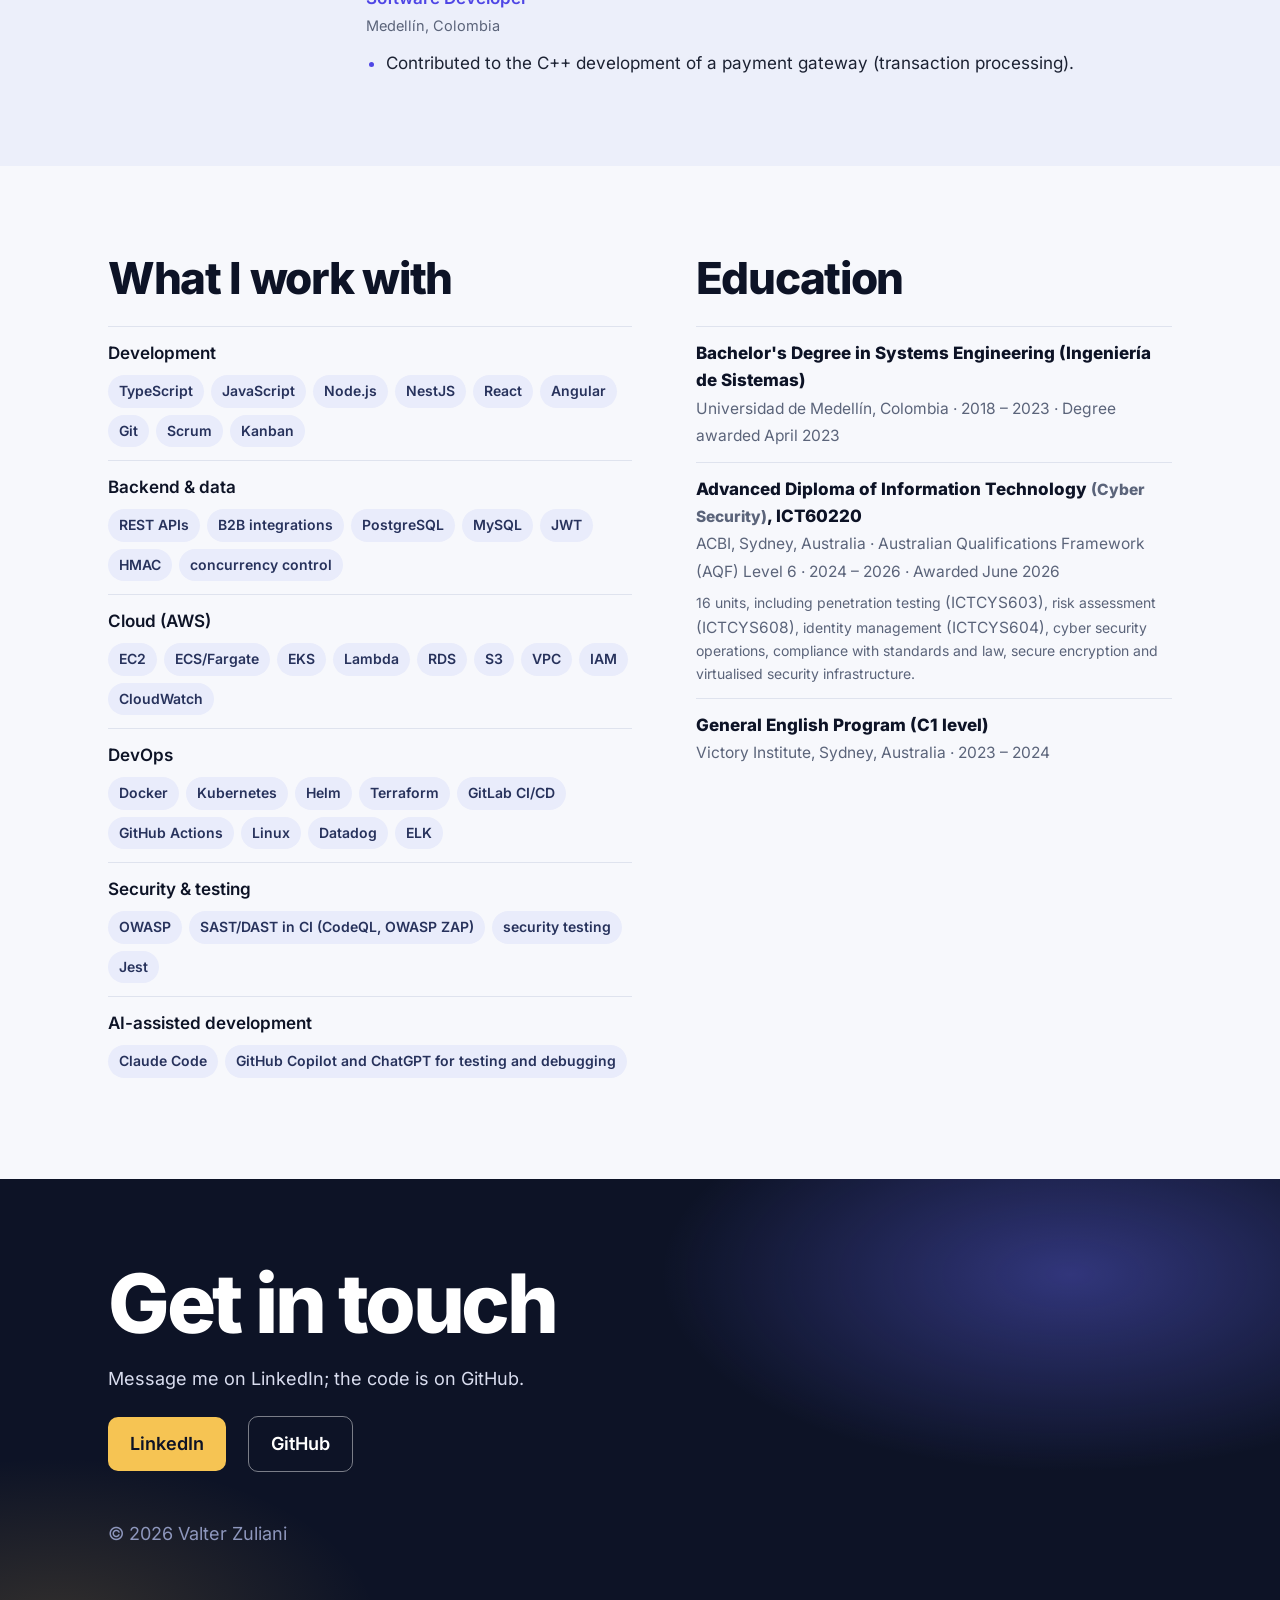
==== commit 49ae768a: "Fold the API attack range into the Applied Cyber Security card The lab's code now lives in the appli" ====
--- a/index.html
+++ b/index.html
@@ -15,7 +15,7 @@
 <meta name="twitter:card" content="summary_large_image">
 <script type="application/ld+json">{"@context":"https://schema.org","@type":"Person","name":"Valter Zuliani","jobTitle":"Software Engineer","url":"https://valterzuliani.com/","address":{"@type":"PostalAddress","addressLocality":"Medellín","addressCountry":"CO"},"sameAs":["https://linkedin.com/in/valter-zuliani-70152a97","https://github.com/vzuliani97"],"knowsLanguage":["es","it","en"]}</script>
 <link rel="icon" href="favicon.svg" type="image/svg+xml">
-<link rel="stylesheet" href="site.css?v=20261115c">
+<link rel="stylesheet" href="site.css?v=20261115d">
 </head>
 <body data-lang="es" data-home>
 <script>(function(){var l;try{l=localStorage.getItem("vz-lang")}catch(e){}if(!l){l=(navigator.language||"es").toLowerCase().indexOf("es")===0?"es":"en"}document.body.setAttribute("data-lang",l)})()</script>
@@ -48,7 +48,7 @@
   <section class="wrap" id="work-es" data-sec="work">
     <h2>Sistemas que puedes abrir y probar</h2>
     <p class="note">Reconstrucciones públicas de mi trabajo en cada empresa, sin código ni datos de los empleadores.</p>
-    <article class="case"><div class="carousel" role="group" aria-roledescription="carousel" aria-label="Yamesi Core"><button class="expand" aria-label="Ver en pantalla completa">⤢</button><div class="track" tabindex="0"><figure class="slide"><img src="img/yamesi-sell.jpg" width="1200" height="833" alt="Punto de venta: catálogo con fotos y resumen de la venta" loading="eager"><figcaption>Punto de venta: catálogo con fotos y resumen de la venta</figcaption></figure><figure class="slide"><img src="img/yamesi-inventory.jpg" width="900" height="625" alt="Inventario: catálogo, valor de existencias y filtros" loading="lazy"><figcaption>Inventario: catálogo, valor de existencias y filtros</figcaption></figure><figure class="slide"><img src="img/yamesi-invoice.jpg" width="900" height="624" alt="Factura en PDF con la foto, la referencia y el peso de cada pieza" loading="lazy"><figcaption>Factura en PDF con la foto, la referencia y el peso de cada pieza</figcaption></figure><figure class="slide"><img src="img/yamesi-petty-cash.jpg" width="900" height="625" alt="Caja menor con las fotos de los recibos del día" loading="lazy"><figcaption>Caja menor con las fotos de los recibos del día</figcaption></figure><figure class="slide"><img src="img/yamesi-edit.jpg" width="900" height="625" alt="Edición de una pieza del catálogo" loading="lazy"><figcaption>Edición de una pieza del catálogo</figcaption></figure></div><div class="cbar"><button class="arrow prev" aria-label="Anterior">‹</button><div class="dots"><button class="dot" aria-label="1 / 5" aria-current="true"></button><button class="dot" aria-label="2 / 5"></button><button class="dot" aria-label="3 / 5"></button><button class="dot" aria-label="4 / 5"></button><button class="dot" aria-label="5 / 5"></button></div><button class="arrow next" aria-label="Siguiente">›</button></div></div><div class="case-body"><h3>Yamesi Core</h3><p class="sub">Reconstrucción de un sistema empresarial</p><ul><li>Reconstrucción independiente del sistema de la joyería con NestJS, React y PostgreSQL: trazabilidad del oro, inventario, facturación, cierre diario y&nbsp;auditoría.</li><li>Facturas numeradas sin huecos y ventas de todo o nada con bloqueos en orden fijo (<span class="nw">SELECT … FOR UPDATE</span>): una pieza nunca se vende dos&nbsp;veces.</li><li>74 pruebas automatizadas (36 unitarias, 38 de integración) en CI con CodeQL, Trivy y <span class="nw">OWASP&nbsp;ZAP</span>.</li></ul><p class="acts"><a class="act primary" href="https://yamesi.netlify.app/" rel="noopener">Probar la demo</a><a class="act" href="yamesi/">Leer el caso completo</a><a class="act" href="https://github.com/vzuliani97/yamesi" rel="noopener">Ver el código</a></p></div></article><article class="case flip"><div class="carousel" role="group" aria-roledescription="carousel" aria-label="NekoBet"><button class="expand" aria-label="Ver en pantalla completa">⤢</button><div class="track" tabindex="0"><figure class="slide"><img src="img/nekobet-betting.jpg" width="1200" height="833" alt="Tablero en vivo con cuotas en movimiento y cupón de apuesta" loading="eager"><figcaption>Tablero en vivo con cuotas en movimiento y cupón de apuesta</figcaption></figure><figure class="slide"><img src="img/nekobet-event.jpg" width="900" height="625" alt="Evento de fútbol con seguimiento en vivo y mercados" loading="lazy"><figcaption>Evento de fútbol con seguimiento en vivo y mercados</figcaption></figure><figure class="slide"><img src="img/nekobet-basketball.jpg" width="900" height="625" alt="Evento de baloncesto con seguimiento por cuartos" loading="lazy"><figcaption>Evento de baloncesto con seguimiento por cuartos</figcaption></figure><figure class="slide"><img src="img/nekobet-casino.jpg" width="900" height="625" alt="Casino: lobby y una tragamonedas pagando desde la billetera" loading="lazy"><figcaption>Casino: lobby y una tragamonedas pagando desde la billetera</figcaption></figure></div><div class="cbar"><button class="arrow prev" aria-label="Anterior">‹</button><div class="dots"><button class="dot" aria-label="1 / 4" aria-current="true"></button><button class="dot" aria-label="2 / 4"></button><button class="dot" aria-label="3 / 4"></button><button class="dot" aria-label="4 / 4"></button></div><button class="arrow next" aria-label="Siguiente">›</button></div></div><div class="case-body"><h3>NekoBet</h3><p class="sub">Integridad transaccional y APIs B2B</p><ul><li>Plataforma para puntos de venta (apuestas en vivo, casino y recargas desde un mismo saldo) con React, NestJS, TypeScript y PostgreSQL, ledger <span class="nw">append-only</span> e idempotencia&nbsp;obligatoria.</li><li>Un UPDATE condicional con restricción CHECK evita sobregiros bajo concurrencia: en un experimento local, de 70 ventas simultáneas con saldo para 50 se aprobaron exactamente&nbsp;50.</li><li>API B2B firmada con <span class="nw">HMAC-SHA256</span> (cuerpo y clave de idempotencia), con ventana antirrepetición, comparación en tiempo constante y lista blanca de IP&nbsp;(CIDR).</li><li>69 pruebas automatizadas (24 unitarias, 45 de integración) en CI con CodeQL, Trivy y <span class="nw">OWASP&nbsp;ZAP</span>.</li></ul><p class="acts"><a class="act primary" href="https://nekobet.netlify.app/" rel="noopener">Probar la demo</a><a class="act" href="nekobet/">Leer el caso completo</a><a class="act" href="https://github.com/vzuliani97/nekobet" rel="noopener">Ver el código</a><a class="act" href="https://github.com/vzuliani97/nekobet/blob/main/docs/concurrency-experiment.md" rel="noopener">Experimento de concurrencia</a></p></div></article><article class="case"><div class="carousel" role="group" aria-roledescription="carousel" aria-label="OpsCircuit"><button class="expand" aria-label="Ver en pantalla completa">⤢</button><div class="track" tabindex="0"><figure class="slide"><img src="img/opscircuit-grafana.jpg" width="900" height="643" alt="Tablero de Grafana aprovisionado como código" loading="eager"><figcaption>Tablero de Grafana aprovisionado como código</figcaption></figure><figure class="slide"><img src="img/opscircuit-n8n-notify.jpg" width="900" height="482" alt="n8n: enriquece, deduplica y avisa del incidente" loading="lazy"><figcaption>n8n: enriquece, deduplica y avisa del incidente</figcaption></figure><figure class="slide"><img src="img/opscircuit-alerts.jpg" width="900" height="604" alt="Reglas de alerta de Prometheus" loading="lazy"><figcaption>Reglas de alerta de Prometheus</figcaption></figure></div><div class="cbar"><button class="arrow prev" aria-label="Anterior">‹</button><div class="dots"><button class="dot" aria-label="1 / 3" aria-current="true"></button><button class="dot" aria-label="2 / 3"></button><button class="dot" aria-label="3 / 3"></button></div><button class="arrow next" aria-label="Siguiente">›</button></div></div><div class="case-body"><h3>OpsCircuit</h3><p class="sub">Laboratorio local de plataforma Kubernetes</p><ul><li>Laboratorio local en un <span class="nw">clúster kind</span> de <span class="nw">3 nodos</span>: overlays de Kustomize, <span class="nw">Argo CD</span> (GitOps con autocorrección) y Prometheus, Grafana y Alertmanager como&nbsp;código.</li><li>Automatización de incidentes de Alertmanager a PostgreSQL con n8n: webhook autenticado, reintentos acotados, dead letters y reprocesamiento; 15 pruebas de integración en&nbsp;CI.</li><li>Cargas sin root, NetworkPolicies de denegación por defecto y políticas de admisión con&nbsp;Kyverno.</li><li>Diseño AWS en Terraform (VPC, EKS, RDS, ECR) validado en CI con Checkov, pero nunca&nbsp;aplicado.</li></ul><p class="acts"><a class="act" href="opscircuit/">Leer el caso completo</a><a class="act" href="https://github.com/vzuliani97/opscircuit" rel="noopener">Ver el código</a><a class="act" href="https://github.com/vzuliani97/opscircuit/blob/main/docs/incidents/2026-10-30-postmortem.md" rel="noopener">Postmortem</a></p></div></article><article class="case textonly range"><div class="case-body"><h3>Campo de tiro de APIs</h3><p class="sub">Ataca en vivo el OWASP API Top 10</p><ul><li>Seis fallas reales del OWASP API Security Top 10 (BOLA, JWT con alg&nbsp;none, asignación masiva, fuerza bruta, BFLA y una condición de carrera), cada una con un interruptor entre vulnerable y&nbsp;corregido.</li><li>Lanzas el ataque, ves cada petición y respuesta cruda, cambias a corregido y lo ves rebotar, junto con las líneas de código que hacen la&nbsp;diferencia.</li><li>La API corre en tu propio navegador con un service worker y datos ficticios: nada vulnerable queda expuesto en internet. 25 pruebas automatizadas en&nbsp;CI.</li></ul><p class="acts"><a class="act primary" href="range/">Atacar en vivo</a><a class="act" href="https://github.com/vzuliani97/api-attack-range" rel="noopener">Ver el código</a></p></div></article><article class="case flip textonly"><div class="case-body"><h3>Applied Cyber Security</h3><p class="sub">Pruebas de seguridad de aplicaciones</p><ul><li>Prueba de penetración de caja gris de NekoBet, <span class="nw">Yamesi Core</span> y el clúster de OpsCircuit según <span class="nw">OWASP WSTG</span>: 12 hallazgos (9 con puntaje <span class="nw">CVSS 3.1</span>, uno crítico), todos&nbsp;corregidos.</li><li>38 pruebas de ataque corren en CI como regresión: un hallazgo reabierto rompe el&nbsp;build.</li><li>Registro de 12 riesgos y revisión de accesos de 10 identidades humanas y de&nbsp;máquina.</li></ul><p class="acts"><a class="act" href="https://github.com/vzuliani97/applied-cybersecurity" rel="noopener">Ver el código</a><a class="act" href="https://github.com/vzuliani97/applied-cybersecurity/tree/main/findings" rel="noopener">Hallazgos</a></p></div></article>
+    <article class="case"><div class="carousel" role="group" aria-roledescription="carousel" aria-label="Yamesi Core"><button class="expand" aria-label="Ver en pantalla completa">⤢</button><div class="track" tabindex="0"><figure class="slide"><img src="img/yamesi-sell.jpg" width="1200" height="833" alt="Punto de venta: catálogo con fotos y resumen de la venta" loading="eager"><figcaption>Punto de venta: catálogo con fotos y resumen de la venta</figcaption></figure><figure class="slide"><img src="img/yamesi-inventory.jpg" width="900" height="625" alt="Inventario: catálogo, valor de existencias y filtros" loading="lazy"><figcaption>Inventario: catálogo, valor de existencias y filtros</figcaption></figure><figure class="slide"><img src="img/yamesi-invoice.jpg" width="900" height="624" alt="Factura en PDF con la foto, la referencia y el peso de cada pieza" loading="lazy"><figcaption>Factura en PDF con la foto, la referencia y el peso de cada pieza</figcaption></figure><figure class="slide"><img src="img/yamesi-petty-cash.jpg" width="900" height="625" alt="Caja menor con las fotos de los recibos del día" loading="lazy"><figcaption>Caja menor con las fotos de los recibos del día</figcaption></figure><figure class="slide"><img src="img/yamesi-edit.jpg" width="900" height="625" alt="Edición de una pieza del catálogo" loading="lazy"><figcaption>Edición de una pieza del catálogo</figcaption></figure></div><div class="cbar"><button class="arrow prev" aria-label="Anterior">‹</button><div class="dots"><button class="dot" aria-label="1 / 5" aria-current="true"></button><button class="dot" aria-label="2 / 5"></button><button class="dot" aria-label="3 / 5"></button><button class="dot" aria-label="4 / 5"></button><button class="dot" aria-label="5 / 5"></button></div><button class="arrow next" aria-label="Siguiente">›</button></div></div><div class="case-body"><h3>Yamesi Core</h3><p class="sub">Reconstrucción de un sistema empresarial</p><ul><li>Reconstrucción independiente del sistema de la joyería con NestJS, React y PostgreSQL: trazabilidad del oro, inventario, facturación, cierre diario y&nbsp;auditoría.</li><li>Facturas numeradas sin huecos y ventas de todo o nada con bloqueos en orden fijo (<span class="nw">SELECT … FOR UPDATE</span>): una pieza nunca se vende dos&nbsp;veces.</li><li>74 pruebas automatizadas (36 unitarias, 38 de integración) en CI con CodeQL, Trivy y <span class="nw">OWASP&nbsp;ZAP</span>.</li></ul><p class="acts"><a class="act primary" href="https://yamesi.netlify.app/" rel="noopener">Probar la demo</a><a class="act" href="yamesi/">Leer el caso completo</a><a class="act" href="https://github.com/vzuliani97/yamesi" rel="noopener">Ver el código</a></p></div></article><article class="case flip"><div class="carousel" role="group" aria-roledescription="carousel" aria-label="NekoBet"><button class="expand" aria-label="Ver en pantalla completa">⤢</button><div class="track" tabindex="0"><figure class="slide"><img src="img/nekobet-betting.jpg" width="1200" height="833" alt="Tablero en vivo con cuotas en movimiento y cupón de apuesta" loading="eager"><figcaption>Tablero en vivo con cuotas en movimiento y cupón de apuesta</figcaption></figure><figure class="slide"><img src="img/nekobet-event.jpg" width="900" height="625" alt="Evento de fútbol con seguimiento en vivo y mercados" loading="lazy"><figcaption>Evento de fútbol con seguimiento en vivo y mercados</figcaption></figure><figure class="slide"><img src="img/nekobet-basketball.jpg" width="900" height="625" alt="Evento de baloncesto con seguimiento por cuartos" loading="lazy"><figcaption>Evento de baloncesto con seguimiento por cuartos</figcaption></figure><figure class="slide"><img src="img/nekobet-casino.jpg" width="900" height="625" alt="Casino: lobby y una tragamonedas pagando desde la billetera" loading="lazy"><figcaption>Casino: lobby y una tragamonedas pagando desde la billetera</figcaption></figure></div><div class="cbar"><button class="arrow prev" aria-label="Anterior">‹</button><div class="dots"><button class="dot" aria-label="1 / 4" aria-current="true"></button><button class="dot" aria-label="2 / 4"></button><button class="dot" aria-label="3 / 4"></button><button class="dot" aria-label="4 / 4"></button></div><button class="arrow next" aria-label="Siguiente">›</button></div></div><div class="case-body"><h3>NekoBet</h3><p class="sub">Integridad transaccional y APIs B2B</p><ul><li>Plataforma para puntos de venta (apuestas en vivo, casino y recargas desde un mismo saldo) con React, NestJS, TypeScript y PostgreSQL, ledger <span class="nw">append-only</span> e idempotencia&nbsp;obligatoria.</li><li>Un UPDATE condicional con restricción CHECK evita sobregiros bajo concurrencia: en un experimento local, de 70 ventas simultáneas con saldo para 50 se aprobaron exactamente&nbsp;50.</li><li>API B2B firmada con <span class="nw">HMAC-SHA256</span> (cuerpo y clave de idempotencia), con ventana antirrepetición, comparación en tiempo constante y lista blanca de IP&nbsp;(CIDR).</li><li>69 pruebas automatizadas (24 unitarias, 45 de integración) en CI con CodeQL, Trivy y <span class="nw">OWASP&nbsp;ZAP</span>.</li></ul><p class="acts"><a class="act primary" href="https://nekobet.netlify.app/" rel="noopener">Probar la demo</a><a class="act" href="nekobet/">Leer el caso completo</a><a class="act" href="https://github.com/vzuliani97/nekobet" rel="noopener">Ver el código</a><a class="act" href="https://github.com/vzuliani97/nekobet/blob/main/docs/concurrency-experiment.md" rel="noopener">Experimento de concurrencia</a></p></div></article><article class="case"><div class="carousel" role="group" aria-roledescription="carousel" aria-label="OpsCircuit"><button class="expand" aria-label="Ver en pantalla completa">⤢</button><div class="track" tabindex="0"><figure class="slide"><img src="img/opscircuit-grafana.jpg" width="900" height="643" alt="Tablero de Grafana aprovisionado como código" loading="eager"><figcaption>Tablero de Grafana aprovisionado como código</figcaption></figure><figure class="slide"><img src="img/opscircuit-n8n-notify.jpg" width="900" height="482" alt="n8n: enriquece, deduplica y avisa del incidente" loading="lazy"><figcaption>n8n: enriquece, deduplica y avisa del incidente</figcaption></figure><figure class="slide"><img src="img/opscircuit-alerts.jpg" width="900" height="604" alt="Reglas de alerta de Prometheus" loading="lazy"><figcaption>Reglas de alerta de Prometheus</figcaption></figure></div><div class="cbar"><button class="arrow prev" aria-label="Anterior">‹</button><div class="dots"><button class="dot" aria-label="1 / 3" aria-current="true"></button><button class="dot" aria-label="2 / 3"></button><button class="dot" aria-label="3 / 3"></button></div><button class="arrow next" aria-label="Siguiente">›</button></div></div><div class="case-body"><h3>OpsCircuit</h3><p class="sub">Laboratorio local de plataforma Kubernetes</p><ul><li>Laboratorio local en un <span class="nw">clúster kind</span> de <span class="nw">3 nodos</span>: overlays de Kustomize, <span class="nw">Argo CD</span> (GitOps con autocorrección) y Prometheus, Grafana y Alertmanager como&nbsp;código.</li><li>Automatización de incidentes de Alertmanager a PostgreSQL con n8n: webhook autenticado, reintentos acotados, dead letters y reprocesamiento; 15 pruebas de integración en&nbsp;CI.</li><li>Cargas sin root, NetworkPolicies de denegación por defecto y políticas de admisión con&nbsp;Kyverno.</li><li>Diseño AWS en Terraform (VPC, EKS, RDS, ECR) validado en CI con Checkov, pero nunca&nbsp;aplicado.</li></ul><p class="acts"><a class="act" href="opscircuit/">Leer el caso completo</a><a class="act" href="https://github.com/vzuliani97/opscircuit" rel="noopener">Ver el código</a><a class="act" href="https://github.com/vzuliani97/opscircuit/blob/main/docs/incidents/2026-10-30-postmortem.md" rel="noopener">Postmortem</a></p></div></article><article class="case flip textonly"><div class="case-body"><h3>Applied Cyber Security</h3><p class="sub">Pruebas de seguridad de aplicaciones y laboratorio en vivo</p><ul><li><strong>Campo de tiro de APIs, en vivo:</strong> seis fallas del OWASP API Top 10 (BOLA, JWT con alg&nbsp;none, asignación masiva, fuerza bruta, BFLA y una condición de carrera) con un interruptor entre vulnerable y corregido. Corre en tu navegador con datos ficticios; nada vulnerable queda expuesto en&nbsp;internet.</li><li>Prueba de penetración de caja gris de NekoBet, <span class="nw">Yamesi Core</span> y el clúster de OpsCircuit según <span class="nw">OWASP WSTG</span>: 12 hallazgos (9 con puntaje <span class="nw">CVSS 3.1</span>, uno crítico), todos&nbsp;corregidos.</li><li>38 pruebas de ataque corren en CI como regresión: un hallazgo reabierto rompe el&nbsp;build.</li><li>Registro de 12 riesgos y revisión de accesos de 10 identidades humanas y de&nbsp;máquina.</li></ul><p class="acts"><a class="act primary" href="range/">Atacar en vivo</a><a class="act" href="https://github.com/vzuliani97/applied-cybersecurity" rel="noopener">Ver el código</a><a class="act" href="https://github.com/vzuliani97/applied-cybersecurity/tree/main/findings" rel="noopener">Hallazgos</a></p></div></article>
   </section>
   <section class="band" id="exp-es" data-sec="exp"><div class="wrap">
     <h2>Experiencia</h2>
@@ -90,7 +90,7 @@
   <section class="wrap" id="work-en" data-sec="work">
     <h2>Systems you can open and try</h2>
     <p class="note">Public rebuilds of my work at each company, with no employer code or data.</p>
-    <article class="case"><div class="carousel" role="group" aria-roledescription="carousel" aria-label="Yamesi Core"><button class="expand" aria-label="View full screen">⤢</button><div class="track" tabindex="0"><figure class="slide"><img src="img/yamesi-sell.jpg" width="1200" height="833" alt="Point of sale: photo catalog and sale summary" loading="eager"><figcaption>Point of sale: photo catalog and sale summary</figcaption></figure><figure class="slide"><img src="img/yamesi-inventory.jpg" width="900" height="625" alt="Inventory: catalog, stock value and filters" loading="lazy"><figcaption>Inventory: catalog, stock value and filters</figcaption></figure><figure class="slide"><img src="img/yamesi-invoice.jpg" width="900" height="624" alt="Invoice PDF with each piece&#x27;s photo, reference and gold weight" loading="lazy"><figcaption>Invoice PDF with each piece&#x27;s photo, reference and gold weight</figcaption></figure><figure class="slide"><img src="img/yamesi-petty-cash.jpg" width="900" height="625" alt="Petty cash with the day&#x27;s receipt photos" loading="lazy"><figcaption>Petty cash with the day&#x27;s receipt photos</figcaption></figure><figure class="slide"><img src="img/yamesi-edit.jpg" width="900" height="625" alt="Editing a catalog piece" loading="lazy"><figcaption>Editing a catalog piece</figcaption></figure></div><div class="cbar"><button class="arrow prev" aria-label="Previous">‹</button><div class="dots"><button class="dot" aria-label="1 / 5" aria-current="true"></button><button class="dot" aria-label="2 / 5"></button><button class="dot" aria-label="3 / 5"></button><button class="dot" aria-label="4 / 5"></button><button class="dot" aria-label="5 / 5"></button></div><button class="arrow next" aria-label="Next">›</button></div></div><div class="case-body"><h3>Yamesi Core</h3><p class="sub">Business system rebuild</p><ul><li>Independent rebuild of the jewelry store's system with NestJS, React and PostgreSQL: gold traceability, inventory, invoicing, daily closing and an audit&nbsp;log.</li><li>Gap-free invoice numbering and all-or-nothing sales with rows locked in a fixed order (<span class="nw">SELECT … FOR UPDATE</span>), so a piece is never sold&nbsp;twice.</li><li>74 automated tests (36 unit, 38 integration) in CI with CodeQL, Trivy and <span class="nw">OWASP&nbsp;ZAP</span>.</li></ul><p class="acts"><a class="act primary" href="https://yamesi.netlify.app/" rel="noopener">Try the demo</a><a class="act" href="yamesi/">Read the full case</a><a class="act" href="https://github.com/vzuliani97/yamesi" rel="noopener">View the code</a></p></div></article><article class="case flip"><div class="carousel" role="group" aria-roledescription="carousel" aria-label="NekoBet"><button class="expand" aria-label="View full screen">⤢</button><div class="track" tabindex="0"><figure class="slide"><img src="img/nekobet-betting.jpg" width="1200" height="833" alt="Live board with moving odds and the bet slip" loading="eager"><figcaption>Live board with moving odds and the bet slip</figcaption></figure><figure class="slide"><img src="img/nekobet-event.jpg" width="900" height="625" alt="Football event with live tracker and markets" loading="lazy"><figcaption>Football event with live tracker and markets</figcaption></figure><figure class="slide"><img src="img/nekobet-basketball.jpg" width="900" height="625" alt="Basketball event with a court tracker by quarter" loading="lazy"><figcaption>Basketball event with a court tracker by quarter</figcaption></figure><figure class="slide"><img src="img/nekobet-casino.jpg" width="900" height="625" alt="Casino lobby and a slot machine paying through the wallet" loading="lazy"><figcaption>Casino lobby and a slot machine paying through the wallet</figcaption></figure></div><div class="cbar"><button class="arrow prev" aria-label="Previous">‹</button><div class="dots"><button class="dot" aria-label="1 / 4" aria-current="true"></button><button class="dot" aria-label="2 / 4"></button><button class="dot" aria-label="3 / 4"></button><button class="dot" aria-label="4 / 4"></button></div><button class="arrow next" aria-label="Next">›</button></div></div><div class="case-body"><h3>NekoBet</h3><p class="sub">Transaction integrity and B2B APIs</p><ul><li><span class="nw">Point-of-sale</span> platform (live sports bets, casino and <span class="nw">top-ups</span> from one balance) built with React, NestJS, TypeScript and PostgreSQL, with an <span class="nw">append-only</span> ledger and mandatory idempotency&nbsp;keys.</li><li>A conditional UPDATE with a CHECK constraint prevents overspending under concurrency: in a local experiment, 70 concurrent sales against room for 50 approved exactly&nbsp;50.</li><li>Partner B2B API signed with <span class="nw">HMAC-SHA256</span> (body and idempotency key), with a replay window, constant-time comparison and a CIDR IP&nbsp;allowlist.</li><li>69 automated tests (24 unit, 45 integration) in CI with CodeQL, Trivy and <span class="nw">OWASP&nbsp;ZAP</span>.</li></ul><p class="acts"><a class="act primary" href="https://nekobet.netlify.app/" rel="noopener">Try the demo</a><a class="act" href="nekobet/">Read the full case</a><a class="act" href="https://github.com/vzuliani97/nekobet" rel="noopener">View the code</a><a class="act" href="https://github.com/vzuliani97/nekobet/blob/main/docs/concurrency-experiment.md" rel="noopener">Concurrency experiment</a></p></div></article><article class="case"><div class="carousel" role="group" aria-roledescription="carousel" aria-label="OpsCircuit"><button class="expand" aria-label="View full screen">⤢</button><div class="track" tabindex="0"><figure class="slide"><img src="img/opscircuit-grafana.jpg" width="900" height="643" alt="Grafana dashboard provisioned as code" loading="eager"><figcaption>Grafana dashboard provisioned as code</figcaption></figure><figure class="slide"><img src="img/opscircuit-n8n-notify.jpg" width="900" height="482" alt="n8n: enrich, deduplicate and page the incident" loading="lazy"><figcaption>n8n: enrich, deduplicate and page the incident</figcaption></figure><figure class="slide"><img src="img/opscircuit-alerts.jpg" width="900" height="604" alt="Prometheus alert rules" loading="lazy"><figcaption>Prometheus alert rules</figcaption></figure></div><div class="cbar"><button class="arrow prev" aria-label="Previous">‹</button><div class="dots"><button class="dot" aria-label="1 / 3" aria-current="true"></button><button class="dot" aria-label="2 / 3"></button><button class="dot" aria-label="3 / 3"></button></div><button class="arrow next" aria-label="Next">›</button></div></div><div class="case-body"><h3>OpsCircuit</h3><p class="sub">Local Kubernetes platform lab</p><ul><li>Local lab on a <span class="nw">3-node</span> <span class="nw">kind cluster</span>: Kustomize overlays, <span class="nw">Argo CD</span> (GitOps sync and self-heal), and Prometheus, Grafana and Alertmanager configured as&nbsp;code.</li><li>Incident automation from Alertmanager to PostgreSQL through n8n: authenticated webhook, bounded retries, dead letters and replay; 15 integration tests in&nbsp;CI.</li><li>Non-root workloads, default-deny NetworkPolicies and Kyverno admission&nbsp;policies.</li><li>AWS design in Terraform (VPC, EKS, RDS, ECR) validated in CI (fmt, validate, Checkov) but never applied, to avoid paid&nbsp;resources.</li></ul><p class="acts"><a class="act" href="opscircuit/">Read the full case</a><a class="act" href="https://github.com/vzuliani97/opscircuit" rel="noopener">View the code</a><a class="act" href="https://github.com/vzuliani97/opscircuit/blob/main/docs/incidents/2026-10-30-postmortem.md" rel="noopener">Postmortem</a></p></div></article><article class="case textonly range"><div class="case-body"><h3>API attack range</h3><p class="sub">Attack the OWASP API Top 10 live</p><ul><li>Six real flaws from the OWASP API Security Top 10 (BOLA, JWT alg&nbsp;none, mass assignment, brute force, BFLA and a race condition), each with a switch between vulnerable and&nbsp;fixed.</li><li>Launch the attack, read every raw request and response, flip to fixed and watch it bounce, next to the lines of code that make the&nbsp;difference.</li><li>The API runs in your own browser through a service worker with fictional data, so nothing vulnerable is exposed online. 25 automated tests in&nbsp;CI.</li></ul><p class="acts"><a class="act primary" href="range/">Attack it live</a><a class="act" href="https://github.com/vzuliani97/api-attack-range" rel="noopener">View the code</a></p></div></article><article class="case flip textonly"><div class="case-body"><h3>Applied Cyber Security</h3><p class="sub">Application security testing</p><ul><li>Gray-box penetration test of NekoBet, <span class="nw">Yamesi Core</span> and the OpsCircuit cluster following <span class="nw">OWASP WSTG</span>: 12 findings (9 scored with <span class="nw">CVSS 3.1</span>, one critical), all&nbsp;fixed.</li><li>38 attack tests run in CI as regression tests, so a reopened finding fails the&nbsp;build.</li><li>Risk register of 12 risks and an access review of 10 human and machine&nbsp;identities.</li></ul><p class="acts"><a class="act" href="https://github.com/vzuliani97/applied-cybersecurity" rel="noopener">View the code</a><a class="act" href="https://github.com/vzuliani97/applied-cybersecurity/tree/main/findings" rel="noopener">Findings</a></p></div></article>
+    <article class="case"><div class="carousel" role="group" aria-roledescription="carousel" aria-label="Yamesi Core"><button class="expand" aria-label="View full screen">⤢</button><div class="track" tabindex="0"><figure class="slide"><img src="img/yamesi-sell.jpg" width="1200" height="833" alt="Point of sale: photo catalog and sale summary" loading="eager"><figcaption>Point of sale: photo catalog and sale summary</figcaption></figure><figure class="slide"><img src="img/yamesi-inventory.jpg" width="900" height="625" alt="Inventory: catalog, stock value and filters" loading="lazy"><figcaption>Inventory: catalog, stock value and filters</figcaption></figure><figure class="slide"><img src="img/yamesi-invoice.jpg" width="900" height="624" alt="Invoice PDF with each piece&#x27;s photo, reference and gold weight" loading="lazy"><figcaption>Invoice PDF with each piece&#x27;s photo, reference and gold weight</figcaption></figure><figure class="slide"><img src="img/yamesi-petty-cash.jpg" width="900" height="625" alt="Petty cash with the day&#x27;s receipt photos" loading="lazy"><figcaption>Petty cash with the day&#x27;s receipt photos</figcaption></figure><figure class="slide"><img src="img/yamesi-edit.jpg" width="900" height="625" alt="Editing a catalog piece" loading="lazy"><figcaption>Editing a catalog piece</figcaption></figure></div><div class="cbar"><button class="arrow prev" aria-label="Previous">‹</button><div class="dots"><button class="dot" aria-label="1 / 5" aria-current="true"></button><button class="dot" aria-label="2 / 5"></button><button class="dot" aria-label="3 / 5"></button><button class="dot" aria-label="4 / 5"></button><button class="dot" aria-label="5 / 5"></button></div><button class="arrow next" aria-label="Next">›</button></div></div><div class="case-body"><h3>Yamesi Core</h3><p class="sub">Business system rebuild</p><ul><li>Independent rebuild of the jewelry store's system with NestJS, React and PostgreSQL: gold traceability, inventory, invoicing, daily closing and an audit&nbsp;log.</li><li>Gap-free invoice numbering and all-or-nothing sales with rows locked in a fixed order (<span class="nw">SELECT … FOR UPDATE</span>), so a piece is never sold&nbsp;twice.</li><li>74 automated tests (36 unit, 38 integration) in CI with CodeQL, Trivy and <span class="nw">OWASP&nbsp;ZAP</span>.</li></ul><p class="acts"><a class="act primary" href="https://yamesi.netlify.app/" rel="noopener">Try the demo</a><a class="act" href="yamesi/">Read the full case</a><a class="act" href="https://github.com/vzuliani97/yamesi" rel="noopener">View the code</a></p></div></article><article class="case flip"><div class="carousel" role="group" aria-roledescription="carousel" aria-label="NekoBet"><button class="expand" aria-label="View full screen">⤢</button><div class="track" tabindex="0"><figure class="slide"><img src="img/nekobet-betting.jpg" width="1200" height="833" alt="Live board with moving odds and the bet slip" loading="eager"><figcaption>Live board with moving odds and the bet slip</figcaption></figure><figure class="slide"><img src="img/nekobet-event.jpg" width="900" height="625" alt="Football event with live tracker and markets" loading="lazy"><figcaption>Football event with live tracker and markets</figcaption></figure><figure class="slide"><img src="img/nekobet-basketball.jpg" width="900" height="625" alt="Basketball event with a court tracker by quarter" loading="lazy"><figcaption>Basketball event with a court tracker by quarter</figcaption></figure><figure class="slide"><img src="img/nekobet-casino.jpg" width="900" height="625" alt="Casino lobby and a slot machine paying through the wallet" loading="lazy"><figcaption>Casino lobby and a slot machine paying through the wallet</figcaption></figure></div><div class="cbar"><button class="arrow prev" aria-label="Previous">‹</button><div class="dots"><button class="dot" aria-label="1 / 4" aria-current="true"></button><button class="dot" aria-label="2 / 4"></button><button class="dot" aria-label="3 / 4"></button><button class="dot" aria-label="4 / 4"></button></div><button class="arrow next" aria-label="Next">›</button></div></div><div class="case-body"><h3>NekoBet</h3><p class="sub">Transaction integrity and B2B APIs</p><ul><li><span class="nw">Point-of-sale</span> platform (live sports bets, casino and <span class="nw">top-ups</span> from one balance) built with React, NestJS, TypeScript and PostgreSQL, with an <span class="nw">append-only</span> ledger and mandatory idempotency&nbsp;keys.</li><li>A conditional UPDATE with a CHECK constraint prevents overspending under concurrency: in a local experiment, 70 concurrent sales against room for 50 approved exactly&nbsp;50.</li><li>Partner B2B API signed with <span class="nw">HMAC-SHA256</span> (body and idempotency key), with a replay window, constant-time comparison and a CIDR IP&nbsp;allowlist.</li><li>69 automated tests (24 unit, 45 integration) in CI with CodeQL, Trivy and <span class="nw">OWASP&nbsp;ZAP</span>.</li></ul><p class="acts"><a class="act primary" href="https://nekobet.netlify.app/" rel="noopener">Try the demo</a><a class="act" href="nekobet/">Read the full case</a><a class="act" href="https://github.com/vzuliani97/nekobet" rel="noopener">View the code</a><a class="act" href="https://github.com/vzuliani97/nekobet/blob/main/docs/concurrency-experiment.md" rel="noopener">Concurrency experiment</a></p></div></article><article class="case"><div class="carousel" role="group" aria-roledescription="carousel" aria-label="OpsCircuit"><button class="expand" aria-label="View full screen">⤢</button><div class="track" tabindex="0"><figure class="slide"><img src="img/opscircuit-grafana.jpg" width="900" height="643" alt="Grafana dashboard provisioned as code" loading="eager"><figcaption>Grafana dashboard provisioned as code</figcaption></figure><figure class="slide"><img src="img/opscircuit-n8n-notify.jpg" width="900" height="482" alt="n8n: enrich, deduplicate and page the incident" loading="lazy"><figcaption>n8n: enrich, deduplicate and page the incident</figcaption></figure><figure class="slide"><img src="img/opscircuit-alerts.jpg" width="900" height="604" alt="Prometheus alert rules" loading="lazy"><figcaption>Prometheus alert rules</figcaption></figure></div><div class="cbar"><button class="arrow prev" aria-label="Previous">‹</button><div class="dots"><button class="dot" aria-label="1 / 3" aria-current="true"></button><button class="dot" aria-label="2 / 3"></button><button class="dot" aria-label="3 / 3"></button></div><button class="arrow next" aria-label="Next">›</button></div></div><div class="case-body"><h3>OpsCircuit</h3><p class="sub">Local Kubernetes platform lab</p><ul><li>Local lab on a <span class="nw">3-node</span> <span class="nw">kind cluster</span>: Kustomize overlays, <span class="nw">Argo CD</span> (GitOps sync and self-heal), and Prometheus, Grafana and Alertmanager configured as&nbsp;code.</li><li>Incident automation from Alertmanager to PostgreSQL through n8n: authenticated webhook, bounded retries, dead letters and replay; 15 integration tests in&nbsp;CI.</li><li>Non-root workloads, default-deny NetworkPolicies and Kyverno admission&nbsp;policies.</li><li>AWS design in Terraform (VPC, EKS, RDS, ECR) validated in CI (fmt, validate, Checkov) but never applied, to avoid paid&nbsp;resources.</li></ul><p class="acts"><a class="act" href="opscircuit/">Read the full case</a><a class="act" href="https://github.com/vzuliani97/opscircuit" rel="noopener">View the code</a><a class="act" href="https://github.com/vzuliani97/opscircuit/blob/main/docs/incidents/2026-10-30-postmortem.md" rel="noopener">Postmortem</a></p></div></article><article class="case flip textonly"><div class="case-body"><h3>Applied Cyber Security</h3><p class="sub">Application security testing and a live lab</p><ul><li><strong>API attack range, live:</strong> six OWASP API Top 10 flaws (BOLA, JWT alg&nbsp;none, mass assignment, brute force, BFLA and a race condition), each switchable between vulnerable and fixed. It runs in your browser with fictional data, so nothing vulnerable is exposed&nbsp;online.</li><li>Gray-box penetration test of NekoBet, <span class="nw">Yamesi Core</span> and the OpsCircuit cluster following <span class="nw">OWASP WSTG</span>: 12 findings (9 scored with <span class="nw">CVSS 3.1</span>, one critical), all&nbsp;fixed.</li><li>38 attack tests run in CI as regression tests, so a reopened finding fails the&nbsp;build.</li><li>Risk register of 12 risks and an access review of 10 human and machine&nbsp;identities.</li></ul><p class="acts"><a class="act primary" href="range/">Attack it live</a><a class="act" href="https://github.com/vzuliani97/applied-cybersecurity" rel="noopener">View the code</a><a class="act" href="https://github.com/vzuliani97/applied-cybersecurity/tree/main/findings" rel="noopener">Findings</a></p></div></article>
   </section>
   <section class="band" id="exp-en" data-sec="exp"><div class="wrap">
     <h2>Experience</h2>
@@ -110,6 +110,6 @@
 </div>
 <dialog class="lb" aria-label="Imagen ampliada"><button class="x" aria-label="Cerrar">×</button><button class="nav-b pv" aria-label="Anterior">‹</button><img alt=""><button class="nav-b nx" aria-label="Siguiente">›</button><p></p></dialog>
 <button class="totop" aria-label="Volver arriba">↑</button>
-<script src="site.js?v=20261115c"></script>
+<script src="site.js?v=20261115d"></script>
 </body>
 </html>
--- a/site.css
+++ b/site.css
@@ -265,10 +265,7 @@
   .job>.when{padding:0 0 0 24px;margin-bottom:-2px}
 }
 
-/* API attack range card */
-.case.range{background:linear-gradient(135deg,#1a1240 0%,#0d1326 60%);position:relative;overflow:hidden}
-.case.range::after{content:"";position:absolute;right:-60px;top:-60px;width:260px;height:260px;border-radius:50%;pointer-events:none;background:repeating-radial-gradient(circle,transparent 0 22px,rgba(246,196,83,.14) 22px 23px)}
-.case.range .case-body{position:relative;z-index:1}
-.case.range .act.primary{background:var(--goldlt);border-color:var(--goldlt);color:var(--ink)}
-.case.range .act.primary:hover{background:#fff}
-.case.range+.case.textonly{margin-top:18px}
+/* live lab button inside the dark Applied Cyber Security card */
+.case.textonly .act.primary{background:var(--goldlt);border-color:var(--goldlt);color:var(--ink)}
+.case.textonly .act.primary:hover{background:#fff}
+.case.textonly li strong{color:#fff}
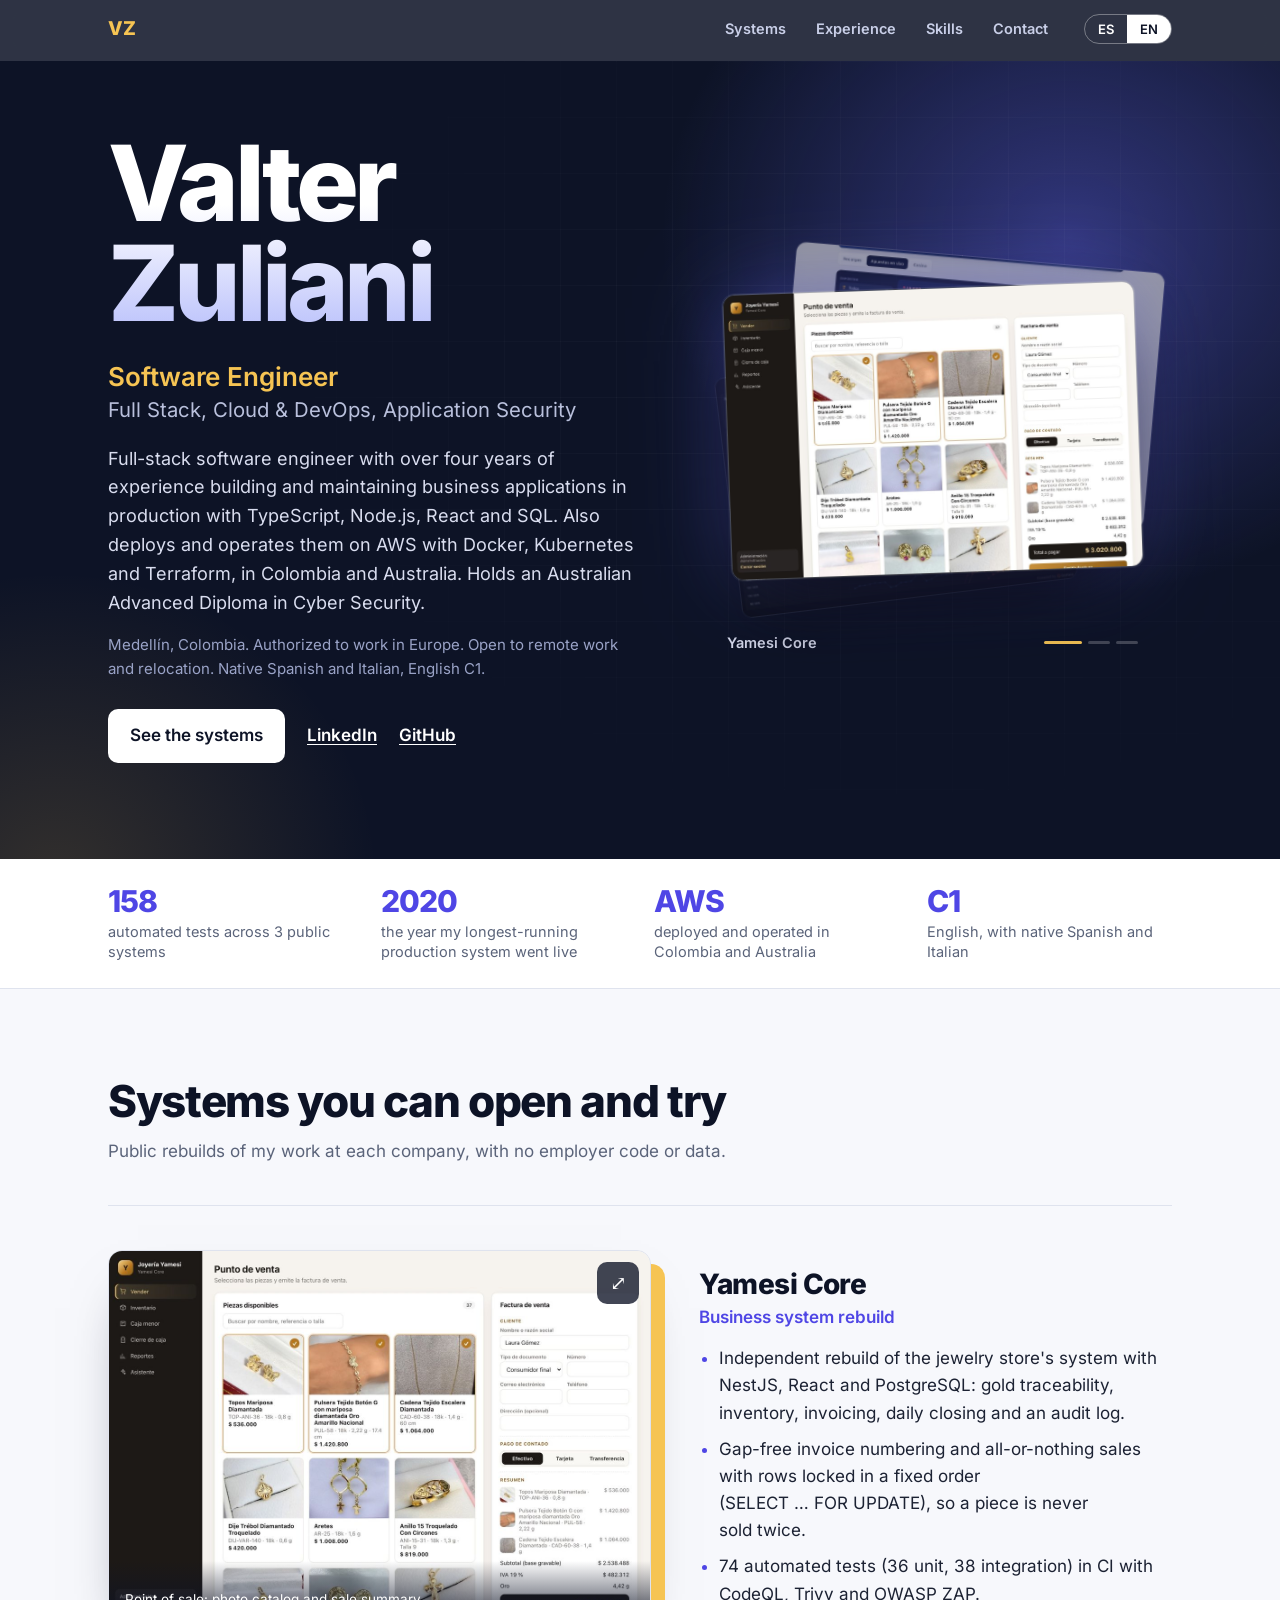
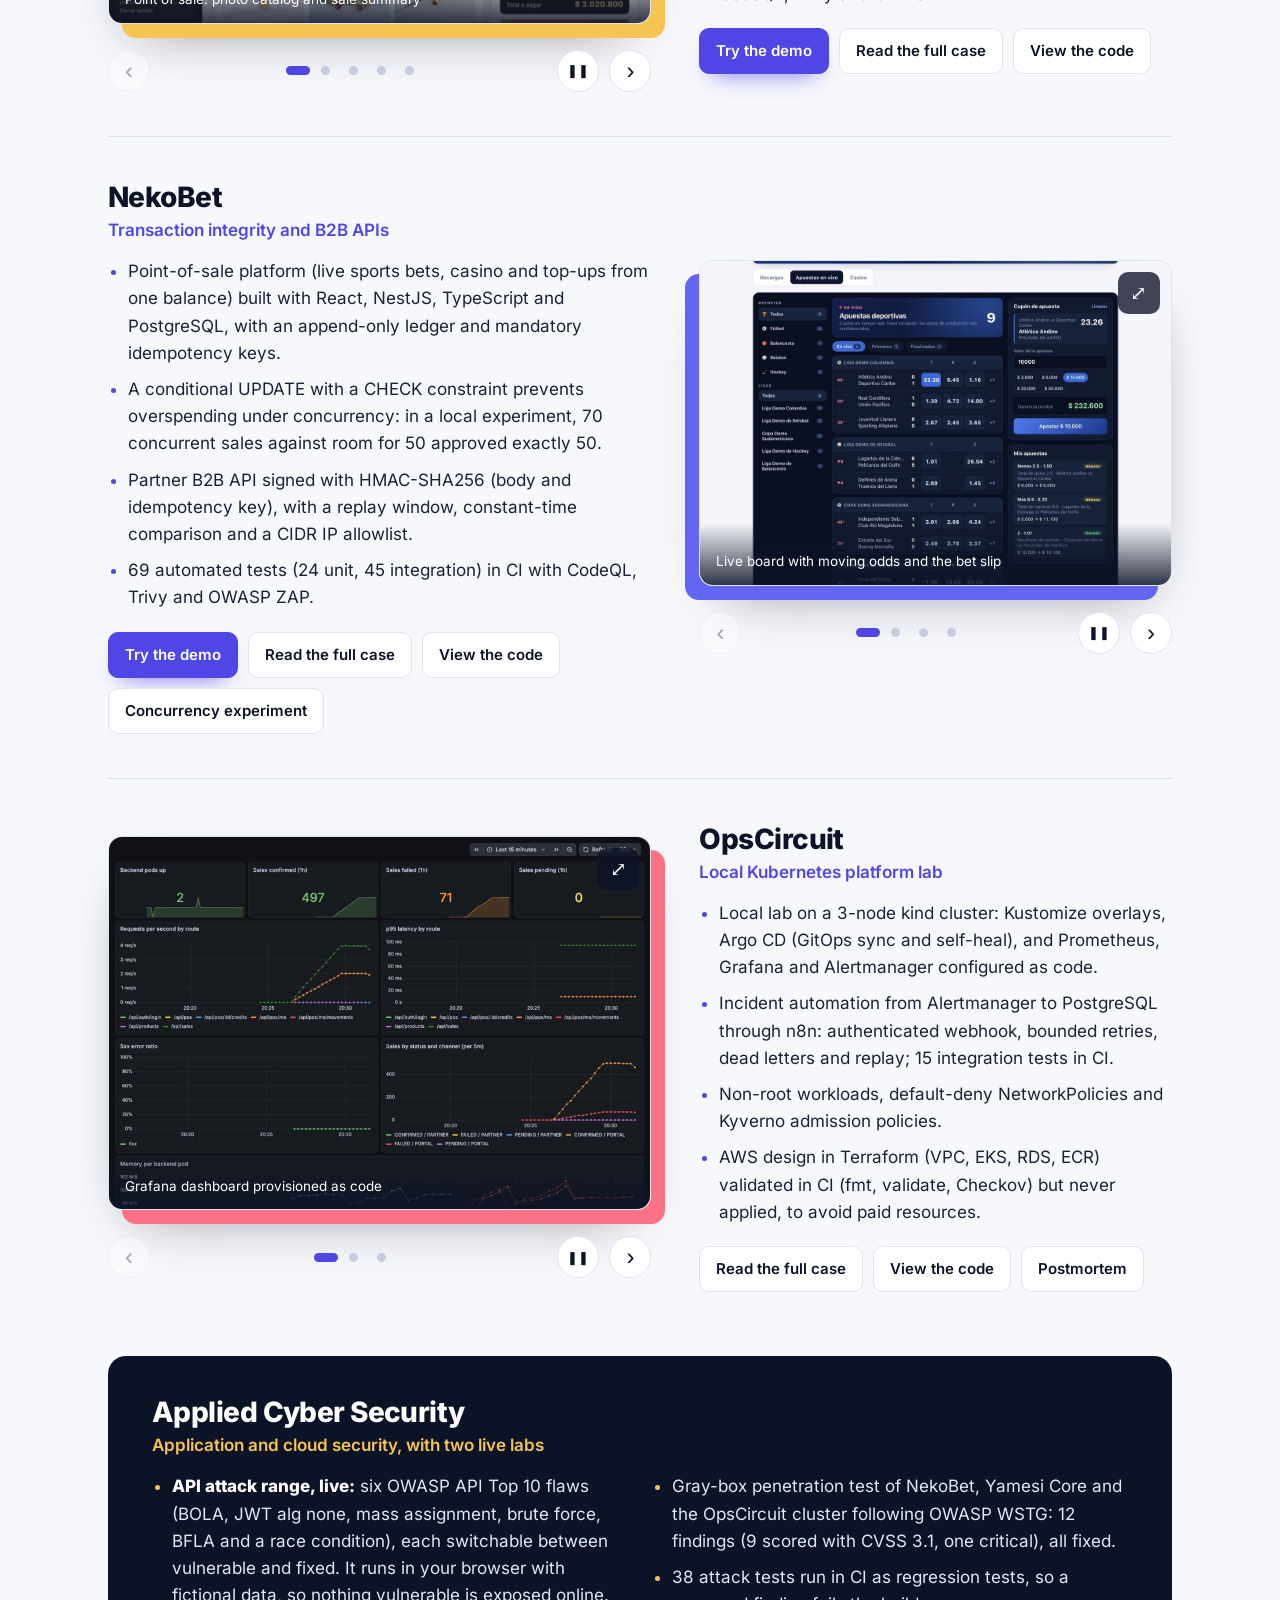
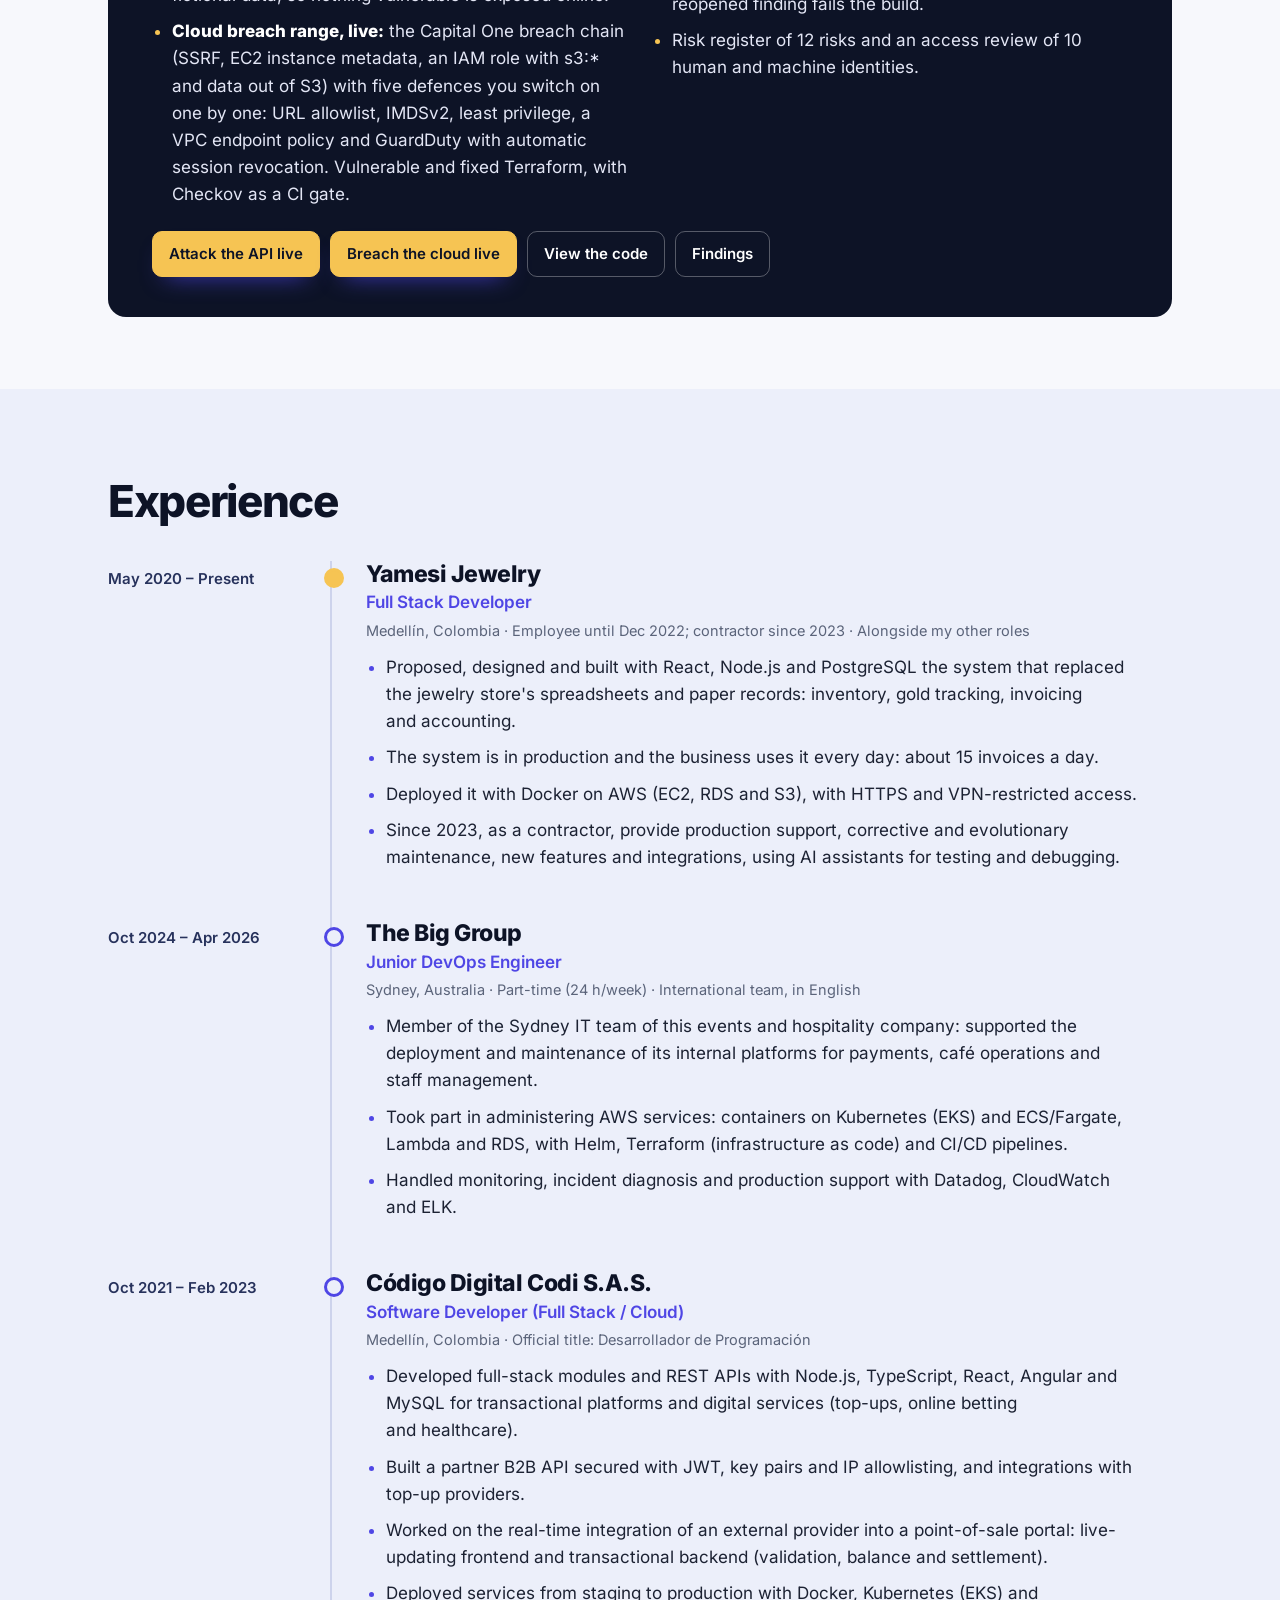
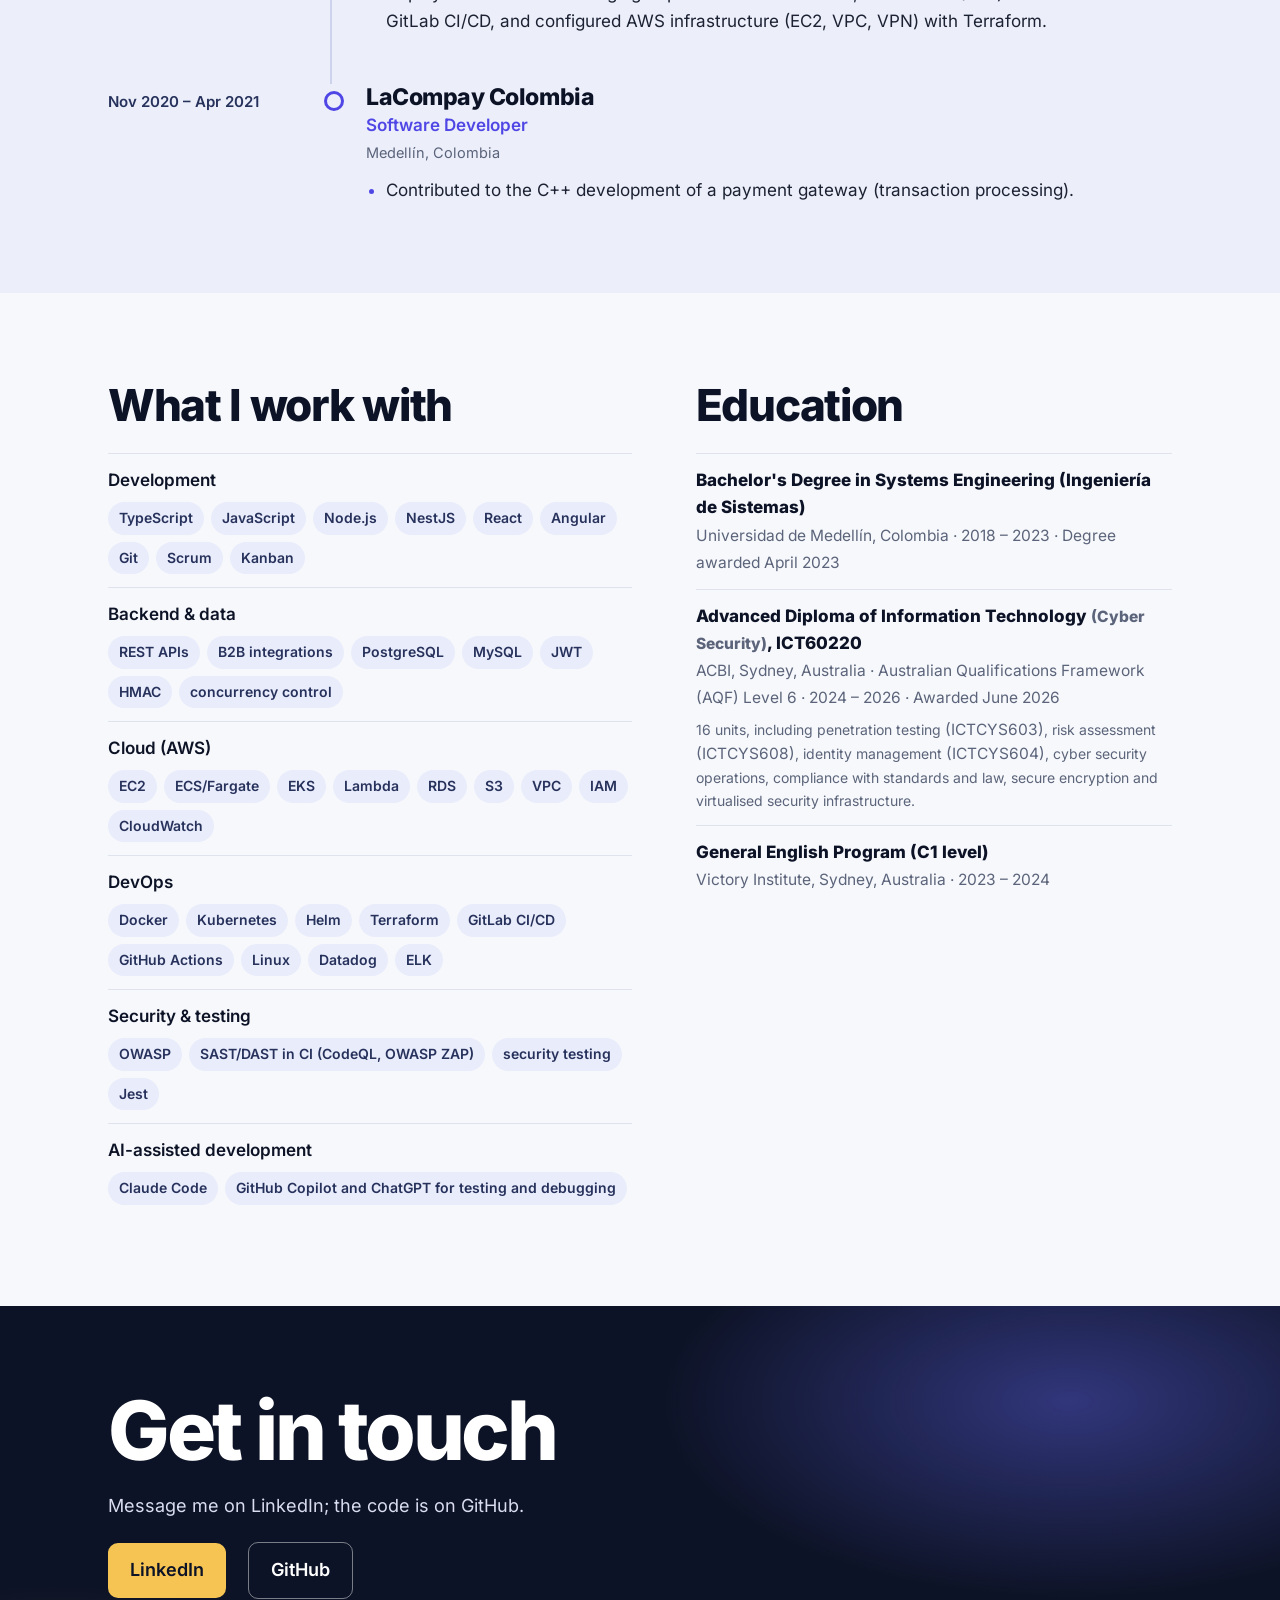
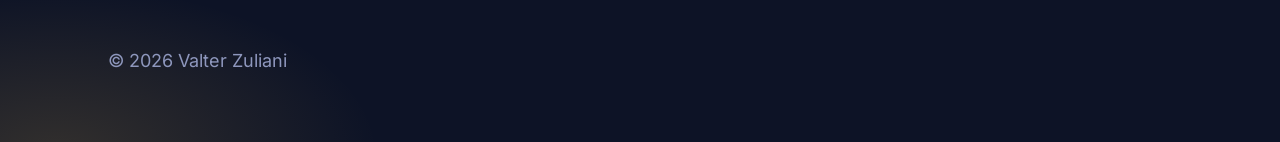
==== commit 39b0d56a: "Add the cloud breach range at /cloud/ and link it from Applied Cyber Security Co-Authored-By: Claude" ====
--- a/index.html
+++ b/index.html
@@ -1,10 +1,10 @@
 <!DOCTYPE html>
-<html lang="es">
+<html lang="en">
 <head>
 <meta charset="utf-8">
 <meta name="viewport" content="width=device-width, initial-scale=1">
 <title>Valter Zuliani · Software Engineer</title>
-<meta name="description" content="Valter Zuliani, ingeniero de software full stack: aplicaciones empresariales en producción, despliegue en AWS y seguridad de aplicaciones.">
+<meta name="description" content="Valter Zuliani, full-stack software engineer: business applications in production, AWS delivery and application security.">
 <meta property="og:title" content="Valter Zuliani · Software Engineer">
 <meta property="og:description" content="Valter Zuliani, full-stack software engineer: business applications in production, AWS delivery and application security.">
 <meta property="og:type" content="website">
@@ -13,16 +13,16 @@
 <link rel="canonical" href="https://valterzuliani.com/">
 <meta name="theme-color" content="#0d1326">
 <meta name="twitter:card" content="summary_large_image">
-<script type="application/ld+json">{"@context":"https://schema.org","@type":"Person","name":"Valter Zuliani","jobTitle":"Software Engineer","url":"https://valterzuliani.com/","address":{"@type":"PostalAddress","addressLocality":"Medellín","addressCountry":"CO"},"sameAs":["https://linkedin.com/in/valter-zuliani-70152a97","https://github.com/vzuliani97"],"knowsLanguage":["es","it","en"]}</script>
+<script type="application/ld+json">{"@context":"https://schema.org","@type":"Person","name":"Valter Zuliani","jobTitle":"Software Engineer","url":"https://valterzuliani.com/","address":{"@type":"PostalAddress","addressLocality":"Medellín","addressCountry":"CO"},"sameAs":["https://linkedin.com/in/valterzuliani","https://github.com/vzuliani97"],"knowsLanguage":["es","it","en"]}</script>
 <link rel="icon" href="favicon.svg" type="image/svg+xml">
-<link rel="stylesheet" href="site.css?v=20261115d">
+<link rel="stylesheet" href="site.css?v=20261116a">
 </head>
-<body data-lang="es" data-home>
-<script>(function(){var l;try{l=localStorage.getItem("vz-lang")}catch(e){}if(!l){l=(navigator.language||"es").toLowerCase().indexOf("es")===0?"es":"en"}document.body.setAttribute("data-lang",l)})()</script>
-<a class="skip" href="#main-es">Saltar al contenido</a>
+<body data-lang="en" data-home>
+<script>(function(){var l;try{l=localStorage.getItem("vz-lang-choice")}catch(e){}if(l!=="es"&&l!=="en"){l="en"}document.body.setAttribute("data-lang",l);document.documentElement.lang=l})()</script>
+<a class="skip" href="#main-en">Skip to content</a>
 <nav class="nav" aria-label="Principal"><div class="wrap nav-in"><a class="brand" href="#top">VZ</a>
 <div class="navlinks"><a href="#work" data-es="Sistemas" data-en="Systems">Sistemas</a><a href="#exp" data-es="Experiencia" data-en="Experience">Experiencia</a><a href="#skills" data-es="Habilidades" data-en="Skills">Habilidades</a><a href="#contact" data-es="Contacto" data-en="Contact">Contacto</a></div>
-<div class="langbar" role="group" aria-label="Idioma / Language"><button value="es" aria-pressed="true">ES</button><button value="en" aria-pressed="false">EN</button></div></div>
+<div class="langbar" role="group" aria-label="Idioma / Language"><button value="es" aria-pressed="false">ES</button><button value="en" aria-pressed="true">EN</button></div></div>
 <div class="progress" aria-hidden="true"><i></i></div></nav><span id="top"></span>
 
 <div lang="es" class="tree">
@@ -34,7 +34,7 @@
       <p class="lede">Ingeniero de software full stack con más de cuatro años de experiencia desarrollando y manteniendo aplicaciones empresariales en producción con TypeScript, Node.js, React y SQL. También las despliego y opero en AWS con Docker, Kubernetes y Terraform, en Colombia y Australia. Advanced Diploma en ciberseguridad obtenido en&nbsp;Australia.</p>
       <p class="place">Medellín, Colombia. Autorizado para trabajar en Europa. Disponible para trabajo remoto y reubicación. Español e italiano nativos, inglés C1.</p>
       <p class="cta"><a class="btn" href="#work-es">Ver los sistemas</a>
-        <a class="plain" href="https://linkedin.com/in/valter-zuliani-70152a97" rel="noopener">LinkedIn</a><a class="plain" href="https://github.com/vzuliani97" rel="noopener">GitHub</a></p>
+        <a class="plain" href="https://linkedin.com/in/valterzuliani" rel="noopener">LinkedIn</a><a class="plain" href="https://github.com/vzuliani97" rel="noopener">GitHub</a></p>
     </div>
     <div class="hero-shots" aria-hidden="true">
       <img src="img/opscircuit-grafana.jpg" alt="" width="900" height="643">
@@ -48,7 +48,7 @@
   <section class="wrap" id="work-es" data-sec="work">
     <h2>Sistemas que puedes abrir y probar</h2>
     <p class="note">Reconstrucciones públicas de mi trabajo en cada empresa, sin código ni datos de los empleadores.</p>
-    <article class="case"><div class="carousel" role="group" aria-roledescription="carousel" aria-label="Yamesi Core"><button class="expand" aria-label="Ver en pantalla completa">⤢</button><div class="track" tabindex="0"><figure class="slide"><img src="img/yamesi-sell.jpg" width="1200" height="833" alt="Punto de venta: catálogo con fotos y resumen de la venta" loading="eager"><figcaption>Punto de venta: catálogo con fotos y resumen de la venta</figcaption></figure><figure class="slide"><img src="img/yamesi-inventory.jpg" width="900" height="625" alt="Inventario: catálogo, valor de existencias y filtros" loading="lazy"><figcaption>Inventario: catálogo, valor de existencias y filtros</figcaption></figure><figure class="slide"><img src="img/yamesi-invoice.jpg" width="900" height="624" alt="Factura en PDF con la foto, la referencia y el peso de cada pieza" loading="lazy"><figcaption>Factura en PDF con la foto, la referencia y el peso de cada pieza</figcaption></figure><figure class="slide"><img src="img/yamesi-petty-cash.jpg" width="900" height="625" alt="Caja menor con las fotos de los recibos del día" loading="lazy"><figcaption>Caja menor con las fotos de los recibos del día</figcaption></figure><figure class="slide"><img src="img/yamesi-edit.jpg" width="900" height="625" alt="Edición de una pieza del catálogo" loading="lazy"><figcaption>Edición de una pieza del catálogo</figcaption></figure></div><div class="cbar"><button class="arrow prev" aria-label="Anterior">‹</button><div class="dots"><button class="dot" aria-label="1 / 5" aria-current="true"></button><button class="dot" aria-label="2 / 5"></button><button class="dot" aria-label="3 / 5"></button><button class="dot" aria-label="4 / 5"></button><button class="dot" aria-label="5 / 5"></button></div><button class="arrow next" aria-label="Siguiente">›</button></div></div><div class="case-body"><h3>Yamesi Core</h3><p class="sub">Reconstrucción de un sistema empresarial</p><ul><li>Reconstrucción independiente del sistema de la joyería con NestJS, React y PostgreSQL: trazabilidad del oro, inventario, facturación, cierre diario y&nbsp;auditoría.</li><li>Facturas numeradas sin huecos y ventas de todo o nada con bloqueos en orden fijo (<span class="nw">SELECT … FOR UPDATE</span>): una pieza nunca se vende dos&nbsp;veces.</li><li>74 pruebas automatizadas (36 unitarias, 38 de integración) en CI con CodeQL, Trivy y <span class="nw">OWASP&nbsp;ZAP</span>.</li></ul><p class="acts"><a class="act primary" href="https://yamesi.netlify.app/" rel="noopener">Probar la demo</a><a class="act" href="yamesi/">Leer el caso completo</a><a class="act" href="https://github.com/vzuliani97/yamesi" rel="noopener">Ver el código</a></p></div></article><article class="case flip"><div class="carousel" role="group" aria-roledescription="carousel" aria-label="NekoBet"><button class="expand" aria-label="Ver en pantalla completa">⤢</button><div class="track" tabindex="0"><figure class="slide"><img src="img/nekobet-betting.jpg" width="1200" height="833" alt="Tablero en vivo con cuotas en movimiento y cupón de apuesta" loading="eager"><figcaption>Tablero en vivo con cuotas en movimiento y cupón de apuesta</figcaption></figure><figure class="slide"><img src="img/nekobet-event.jpg" width="900" height="625" alt="Evento de fútbol con seguimiento en vivo y mercados" loading="lazy"><figcaption>Evento de fútbol con seguimiento en vivo y mercados</figcaption></figure><figure class="slide"><img src="img/nekobet-basketball.jpg" width="900" height="625" alt="Evento de baloncesto con seguimiento por cuartos" loading="lazy"><figcaption>Evento de baloncesto con seguimiento por cuartos</figcaption></figure><figure class="slide"><img src="img/nekobet-casino.jpg" width="900" height="625" alt="Casino: lobby y una tragamonedas pagando desde la billetera" loading="lazy"><figcaption>Casino: lobby y una tragamonedas pagando desde la billetera</figcaption></figure></div><div class="cbar"><button class="arrow prev" aria-label="Anterior">‹</button><div class="dots"><button class="dot" aria-label="1 / 4" aria-current="true"></button><button class="dot" aria-label="2 / 4"></button><button class="dot" aria-label="3 / 4"></button><button class="dot" aria-label="4 / 4"></button></div><button class="arrow next" aria-label="Siguiente">›</button></div></div><div class="case-body"><h3>NekoBet</h3><p class="sub">Integridad transaccional y APIs B2B</p><ul><li>Plataforma para puntos de venta (apuestas en vivo, casino y recargas desde un mismo saldo) con React, NestJS, TypeScript y PostgreSQL, ledger <span class="nw">append-only</span> e idempotencia&nbsp;obligatoria.</li><li>Un UPDATE condicional con restricción CHECK evita sobregiros bajo concurrencia: en un experimento local, de 70 ventas simultáneas con saldo para 50 se aprobaron exactamente&nbsp;50.</li><li>API B2B firmada con <span class="nw">HMAC-SHA256</span> (cuerpo y clave de idempotencia), con ventana antirrepetición, comparación en tiempo constante y lista blanca de IP&nbsp;(CIDR).</li><li>69 pruebas automatizadas (24 unitarias, 45 de integración) en CI con CodeQL, Trivy y <span class="nw">OWASP&nbsp;ZAP</span>.</li></ul><p class="acts"><a class="act primary" href="https://nekobet.netlify.app/" rel="noopener">Probar la demo</a><a class="act" href="nekobet/">Leer el caso completo</a><a class="act" href="https://github.com/vzuliani97/nekobet" rel="noopener">Ver el código</a><a class="act" href="https://github.com/vzuliani97/nekobet/blob/main/docs/concurrency-experiment.md" rel="noopener">Experimento de concurrencia</a></p></div></article><article class="case"><div class="carousel" role="group" aria-roledescription="carousel" aria-label="OpsCircuit"><button class="expand" aria-label="Ver en pantalla completa">⤢</button><div class="track" tabindex="0"><figure class="slide"><img src="img/opscircuit-grafana.jpg" width="900" height="643" alt="Tablero de Grafana aprovisionado como código" loading="eager"><figcaption>Tablero de Grafana aprovisionado como código</figcaption></figure><figure class="slide"><img src="img/opscircuit-n8n-notify.jpg" width="900" height="482" alt="n8n: enriquece, deduplica y avisa del incidente" loading="lazy"><figcaption>n8n: enriquece, deduplica y avisa del incidente</figcaption></figure><figure class="slide"><img src="img/opscircuit-alerts.jpg" width="900" height="604" alt="Reglas de alerta de Prometheus" loading="lazy"><figcaption>Reglas de alerta de Prometheus</figcaption></figure></div><div class="cbar"><button class="arrow prev" aria-label="Anterior">‹</button><div class="dots"><button class="dot" aria-label="1 / 3" aria-current="true"></button><button class="dot" aria-label="2 / 3"></button><button class="dot" aria-label="3 / 3"></button></div><button class="arrow next" aria-label="Siguiente">›</button></div></div><div class="case-body"><h3>OpsCircuit</h3><p class="sub">Laboratorio local de plataforma Kubernetes</p><ul><li>Laboratorio local en un <span class="nw">clúster kind</span> de <span class="nw">3 nodos</span>: overlays de Kustomize, <span class="nw">Argo CD</span> (GitOps con autocorrección) y Prometheus, Grafana y Alertmanager como&nbsp;código.</li><li>Automatización de incidentes de Alertmanager a PostgreSQL con n8n: webhook autenticado, reintentos acotados, dead letters y reprocesamiento; 15 pruebas de integración en&nbsp;CI.</li><li>Cargas sin root, NetworkPolicies de denegación por defecto y políticas de admisión con&nbsp;Kyverno.</li><li>Diseño AWS en Terraform (VPC, EKS, RDS, ECR) validado en CI con Checkov, pero nunca&nbsp;aplicado.</li></ul><p class="acts"><a class="act" href="opscircuit/">Leer el caso completo</a><a class="act" href="https://github.com/vzuliani97/opscircuit" rel="noopener">Ver el código</a><a class="act" href="https://github.com/vzuliani97/opscircuit/blob/main/docs/incidents/2026-10-30-postmortem.md" rel="noopener">Postmortem</a></p></div></article><article class="case flip textonly"><div class="case-body"><h3>Applied Cyber Security</h3><p class="sub">Pruebas de seguridad de aplicaciones y laboratorio en vivo</p><ul><li><strong>Campo de tiro de APIs, en vivo:</strong> seis fallas del OWASP API Top 10 (BOLA, JWT con alg&nbsp;none, asignación masiva, fuerza bruta, BFLA y una condición de carrera) con un interruptor entre vulnerable y corregido. Corre en tu navegador con datos ficticios; nada vulnerable queda expuesto en&nbsp;internet.</li><li>Prueba de penetración de caja gris de NekoBet, <span class="nw">Yamesi Core</span> y el clúster de OpsCircuit según <span class="nw">OWASP WSTG</span>: 12 hallazgos (9 con puntaje <span class="nw">CVSS 3.1</span>, uno crítico), todos&nbsp;corregidos.</li><li>38 pruebas de ataque corren en CI como regresión: un hallazgo reabierto rompe el&nbsp;build.</li><li>Registro de 12 riesgos y revisión de accesos de 10 identidades humanas y de&nbsp;máquina.</li></ul><p class="acts"><a class="act primary" href="range/">Atacar en vivo</a><a class="act" href="https://github.com/vzuliani97/applied-cybersecurity" rel="noopener">Ver el código</a><a class="act" href="https://github.com/vzuliani97/applied-cybersecurity/tree/main/findings" rel="noopener">Hallazgos</a></p></div></article>
+    <article class="case"><div class="carousel" role="group" aria-roledescription="carousel" aria-label="Yamesi Core"><button class="expand" aria-label="Ver en pantalla completa">⤢</button><div class="track" tabindex="0"><figure class="slide"><img src="img/yamesi-sell.jpg" width="1200" height="833" alt="Punto de venta: catálogo con fotos y resumen de la venta" loading="eager"><figcaption>Punto de venta: catálogo con fotos y resumen de la venta</figcaption></figure><figure class="slide"><img src="img/yamesi-inventory.jpg" width="900" height="625" alt="Inventario: catálogo, valor de existencias y filtros" loading="lazy"><figcaption>Inventario: catálogo, valor de existencias y filtros</figcaption></figure><figure class="slide"><img src="img/yamesi-invoice.jpg" width="900" height="624" alt="Factura en PDF con la foto, la referencia y el peso de cada pieza" loading="lazy"><figcaption>Factura en PDF con la foto, la referencia y el peso de cada pieza</figcaption></figure><figure class="slide"><img src="img/yamesi-petty-cash.jpg" width="900" height="625" alt="Caja menor con las fotos de los recibos del día" loading="lazy"><figcaption>Caja menor con las fotos de los recibos del día</figcaption></figure><figure class="slide"><img src="img/yamesi-edit.jpg" width="900" height="625" alt="Edición de una pieza del catálogo" loading="lazy"><figcaption>Edición de una pieza del catálogo</figcaption></figure></div><div class="cbar"><button class="arrow prev" aria-label="Anterior">‹</button><div class="dots"><button class="dot" aria-label="1 / 5" aria-current="true"></button><button class="dot" aria-label="2 / 5"></button><button class="dot" aria-label="3 / 5"></button><button class="dot" aria-label="4 / 5"></button><button class="dot" aria-label="5 / 5"></button></div><button class="arrow next" aria-label="Siguiente">›</button></div></div><div class="case-body"><h3>Yamesi Core</h3><p class="sub">Reconstrucción de un sistema empresarial</p><ul><li>Reconstrucción independiente del sistema de la joyería con NestJS, React y PostgreSQL: trazabilidad del oro, inventario, facturación, cierre diario y&nbsp;auditoría.</li><li>Facturas numeradas sin huecos y ventas de todo o nada con bloqueos en orden fijo (<span class="nw">SELECT … FOR UPDATE</span>): una pieza nunca se vende dos&nbsp;veces.</li><li>74 pruebas automatizadas (36 unitarias, 38 de integración) en CI con CodeQL, Trivy y <span class="nw">OWASP&nbsp;ZAP</span>.</li></ul><p class="acts"><a class="act primary" href="https://yamesi.netlify.app/" rel="noopener">Probar la demo</a><a class="act" href="yamesi/">Leer el caso completo</a><a class="act" href="https://github.com/vzuliani97/yamesi" rel="noopener">Ver el código</a></p></div></article><article class="case flip"><div class="carousel" role="group" aria-roledescription="carousel" aria-label="NekoBet"><button class="expand" aria-label="Ver en pantalla completa">⤢</button><div class="track" tabindex="0"><figure class="slide"><img src="img/nekobet-betting.jpg" width="1200" height="833" alt="Tablero en vivo con cuotas en movimiento y cupón de apuesta" loading="eager"><figcaption>Tablero en vivo con cuotas en movimiento y cupón de apuesta</figcaption></figure><figure class="slide"><img src="img/nekobet-event.jpg" width="900" height="625" alt="Evento de fútbol con seguimiento en vivo y mercados" loading="lazy"><figcaption>Evento de fútbol con seguimiento en vivo y mercados</figcaption></figure><figure class="slide"><img src="img/nekobet-basketball.jpg" width="900" height="625" alt="Evento de baloncesto con seguimiento por cuartos" loading="lazy"><figcaption>Evento de baloncesto con seguimiento por cuartos</figcaption></figure><figure class="slide"><img src="img/nekobet-casino.jpg" width="900" height="625" alt="Casino: lobby y una tragamonedas pagando desde la billetera" loading="lazy"><figcaption>Casino: lobby y una tragamonedas pagando desde la billetera</figcaption></figure></div><div class="cbar"><button class="arrow prev" aria-label="Anterior">‹</button><div class="dots"><button class="dot" aria-label="1 / 4" aria-current="true"></button><button class="dot" aria-label="2 / 4"></button><button class="dot" aria-label="3 / 4"></button><button class="dot" aria-label="4 / 4"></button></div><button class="arrow next" aria-label="Siguiente">›</button></div></div><div class="case-body"><h3>NekoBet</h3><p class="sub">Integridad transaccional y APIs B2B</p><ul><li>Plataforma para puntos de venta (apuestas en vivo, casino y recargas desde un mismo saldo) con React, NestJS, TypeScript y PostgreSQL, ledger <span class="nw">append-only</span> e idempotencia&nbsp;obligatoria.</li><li>Un UPDATE condicional con restricción CHECK evita sobregiros bajo concurrencia: en un experimento local, de 70 ventas simultáneas con saldo para 50 se aprobaron exactamente&nbsp;50.</li><li>API B2B firmada con <span class="nw">HMAC-SHA256</span> (cuerpo y clave de idempotencia), con ventana antirrepetición, comparación en tiempo constante y lista blanca de IP&nbsp;(CIDR).</li><li>69 pruebas automatizadas (24 unitarias, 45 de integración) en CI con CodeQL, Trivy y <span class="nw">OWASP&nbsp;ZAP</span>.</li></ul><p class="acts"><a class="act primary" href="https://nekobet.netlify.app/" rel="noopener">Probar la demo</a><a class="act" href="nekobet/">Leer el caso completo</a><a class="act" href="https://github.com/vzuliani97/nekobet" rel="noopener">Ver el código</a><a class="act" href="https://github.com/vzuliani97/nekobet/blob/main/docs/concurrency-experiment.md" rel="noopener">Experimento de concurrencia</a></p></div></article><article class="case"><div class="carousel" role="group" aria-roledescription="carousel" aria-label="OpsCircuit"><button class="expand" aria-label="Ver en pantalla completa">⤢</button><div class="track" tabindex="0"><figure class="slide"><img src="img/opscircuit-grafana.jpg" width="900" height="643" alt="Tablero de Grafana aprovisionado como código" loading="eager"><figcaption>Tablero de Grafana aprovisionado como código</figcaption></figure><figure class="slide"><img src="img/opscircuit-n8n-notify.jpg" width="900" height="482" alt="n8n: enriquece, deduplica y avisa del incidente" loading="lazy"><figcaption>n8n: enriquece, deduplica y avisa del incidente</figcaption></figure><figure class="slide"><img src="img/opscircuit-alerts.jpg" width="900" height="604" alt="Reglas de alerta de Prometheus" loading="lazy"><figcaption>Reglas de alerta de Prometheus</figcaption></figure></div><div class="cbar"><button class="arrow prev" aria-label="Anterior">‹</button><div class="dots"><button class="dot" aria-label="1 / 3" aria-current="true"></button><button class="dot" aria-label="2 / 3"></button><button class="dot" aria-label="3 / 3"></button></div><button class="arrow next" aria-label="Siguiente">›</button></div></div><div class="case-body"><h3>OpsCircuit</h3><p class="sub">Laboratorio local de plataforma Kubernetes</p><ul><li>Laboratorio local en un <span class="nw">clúster kind</span> de <span class="nw">3 nodos</span>: overlays de Kustomize, <span class="nw">Argo CD</span> (GitOps con autocorrección) y Prometheus, Grafana y Alertmanager como&nbsp;código.</li><li>Automatización de incidentes de Alertmanager a PostgreSQL con n8n: webhook autenticado, reintentos acotados, dead letters y reprocesamiento; 15 pruebas de integración en&nbsp;CI.</li><li>Cargas sin root, NetworkPolicies de denegación por defecto y políticas de admisión con&nbsp;Kyverno.</li><li>Diseño AWS en Terraform (VPC, EKS, RDS, ECR) validado en CI con Checkov, pero nunca&nbsp;aplicado.</li></ul><p class="acts"><a class="act" href="opscircuit/">Leer el caso completo</a><a class="act" href="https://github.com/vzuliani97/opscircuit" rel="noopener">Ver el código</a><a class="act" href="https://github.com/vzuliani97/opscircuit/blob/main/docs/incidents/2026-10-30-postmortem.md" rel="noopener">Postmortem</a></p></div></article><article class="case flip textonly"><div class="case-body"><h3>Applied Cyber Security</h3><p class="sub">Seguridad de aplicaciones y de nube, con dos laboratorios en vivo</p><ul><li><strong>Campo de tiro de APIs, en vivo:</strong> seis fallas del OWASP API Top 10 (BOLA, JWT con alg&nbsp;none, asignación masiva, fuerza bruta, BFLA y una condición de carrera) con un interruptor entre vulnerable y corregido. Corre en tu navegador con datos ficticios; nada vulnerable queda expuesto en&nbsp;internet.</li><li><strong>Brecha en la nube, en vivo:</strong> la cadena de la brecha de Capital One (SSRF, metadatos de EC2, rol IAM con <span class="nw">s3:*</span> y datos fuera de S3) con cinco defensas que se encienden por separado: lista de dominios, IMDSv2, mínimo privilegio, política de VPC endpoint y GuardDuty con revocación automática. Terraform vulnerable y corregido, con Checkov como compuerta en&nbsp;CI.</li><li>Prueba de penetración de caja gris de NekoBet, <span class="nw">Yamesi Core</span> y el clúster de OpsCircuit según <span class="nw">OWASP WSTG</span>: 12 hallazgos (9 con puntaje <span class="nw">CVSS 3.1</span>, uno crítico), todos&nbsp;corregidos.</li><li>38 pruebas de ataque corren en CI como regresión: un hallazgo reabierto rompe el&nbsp;build.</li><li>Registro de 12 riesgos y revisión de accesos de 10 identidades humanas y de&nbsp;máquina.</li></ul><p class="acts"><a class="act primary" href="range/">Atacar la API en vivo</a><a class="act primary" href="cloud/">Atacar la nube en vivo</a><a class="act" href="https://github.com/vzuliani97/applied-cybersecurity" rel="noopener">Ver el código</a><a class="act" href="https://github.com/vzuliani97/applied-cybersecurity/tree/main/findings" rel="noopener">Hallazgos</a></p></div></article>
   </section>
   <section class="band" id="exp-es" data-sec="exp"><div class="wrap">
     <h2>Experiencia</h2>
@@ -62,7 +62,7 @@
 <footer class="foot" id="contact-es" data-sec="contact"><div class="wrap">
   <h2>Hablemos</h2>
   <p>Escríbeme por LinkedIn; el código está en GitHub.</p>
-  <p class="cta"><a class="btn gold" href="https://linkedin.com/in/valter-zuliani-70152a97" rel="noopener">LinkedIn</a><a class="btn ghost" href="https://github.com/vzuliani97" rel="noopener">GitHub</a></p>
+  <p class="cta"><a class="btn gold" href="https://linkedin.com/in/valterzuliani" rel="noopener">LinkedIn</a><a class="btn ghost" href="https://github.com/vzuliani97" rel="noopener">GitHub</a></p>
   <p class="fine">© 2026 Valter Zuliani</p>
 </div></footer>
 </div>
@@ -76,7 +76,7 @@
       <p class="lede">Full-stack software engineer with over four years of experience building and maintaining business applications in production with TypeScript, Node.js, React and SQL. Also deploys and operates them on AWS with Docker, Kubernetes and Terraform, in Colombia and Australia. Holds an Australian Advanced Diploma in Cyber&nbsp;Security.</p>
       <p class="place">Medellín, Colombia. Authorized to work in Europe. Open to remote work and relocation. Native Spanish and Italian, English C1.</p>
       <p class="cta"><a class="btn" href="#work-en">See the systems</a>
-        <a class="plain" href="https://linkedin.com/in/valter-zuliani-70152a97" rel="noopener">LinkedIn</a><a class="plain" href="https://github.com/vzuliani97" rel="noopener">GitHub</a></p>
+        <a class="plain" href="https://linkedin.com/in/valterzuliani" rel="noopener">LinkedIn</a><a class="plain" href="https://github.com/vzuliani97" rel="noopener">GitHub</a></p>
     </div>
     <div class="hero-shots" aria-hidden="true">
       <img src="img/opscircuit-grafana.jpg" alt="" width="900" height="643">
@@ -90,7 +90,7 @@
   <section class="wrap" id="work-en" data-sec="work">
     <h2>Systems you can open and try</h2>
     <p class="note">Public rebuilds of my work at each company, with no employer code or data.</p>
-    <article class="case"><div class="carousel" role="group" aria-roledescription="carousel" aria-label="Yamesi Core"><button class="expand" aria-label="View full screen">⤢</button><div class="track" tabindex="0"><figure class="slide"><img src="img/yamesi-sell.jpg" width="1200" height="833" alt="Point of sale: photo catalog and sale summary" loading="eager"><figcaption>Point of sale: photo catalog and sale summary</figcaption></figure><figure class="slide"><img src="img/yamesi-inventory.jpg" width="900" height="625" alt="Inventory: catalog, stock value and filters" loading="lazy"><figcaption>Inventory: catalog, stock value and filters</figcaption></figure><figure class="slide"><img src="img/yamesi-invoice.jpg" width="900" height="624" alt="Invoice PDF with each piece&#x27;s photo, reference and gold weight" loading="lazy"><figcaption>Invoice PDF with each piece&#x27;s photo, reference and gold weight</figcaption></figure><figure class="slide"><img src="img/yamesi-petty-cash.jpg" width="900" height="625" alt="Petty cash with the day&#x27;s receipt photos" loading="lazy"><figcaption>Petty cash with the day&#x27;s receipt photos</figcaption></figure><figure class="slide"><img src="img/yamesi-edit.jpg" width="900" height="625" alt="Editing a catalog piece" loading="lazy"><figcaption>Editing a catalog piece</figcaption></figure></div><div class="cbar"><button class="arrow prev" aria-label="Previous">‹</button><div class="dots"><button class="dot" aria-label="1 / 5" aria-current="true"></button><button class="dot" aria-label="2 / 5"></button><button class="dot" aria-label="3 / 5"></button><button class="dot" aria-label="4 / 5"></button><button class="dot" aria-label="5 / 5"></button></div><button class="arrow next" aria-label="Next">›</button></div></div><div class="case-body"><h3>Yamesi Core</h3><p class="sub">Business system rebuild</p><ul><li>Independent rebuild of the jewelry store's system with NestJS, React and PostgreSQL: gold traceability, inventory, invoicing, daily closing and an audit&nbsp;log.</li><li>Gap-free invoice numbering and all-or-nothing sales with rows locked in a fixed order (<span class="nw">SELECT … FOR UPDATE</span>), so a piece is never sold&nbsp;twice.</li><li>74 automated tests (36 unit, 38 integration) in CI with CodeQL, Trivy and <span class="nw">OWASP&nbsp;ZAP</span>.</li></ul><p class="acts"><a class="act primary" href="https://yamesi.netlify.app/" rel="noopener">Try the demo</a><a class="act" href="yamesi/">Read the full case</a><a class="act" href="https://github.com/vzuliani97/yamesi" rel="noopener">View the code</a></p></div></article><article class="case flip"><div class="carousel" role="group" aria-roledescription="carousel" aria-label="NekoBet"><button class="expand" aria-label="View full screen">⤢</button><div class="track" tabindex="0"><figure class="slide"><img src="img/nekobet-betting.jpg" width="1200" height="833" alt="Live board with moving odds and the bet slip" loading="eager"><figcaption>Live board with moving odds and the bet slip</figcaption></figure><figure class="slide"><img src="img/nekobet-event.jpg" width="900" height="625" alt="Football event with live tracker and markets" loading="lazy"><figcaption>Football event with live tracker and markets</figcaption></figure><figure class="slide"><img src="img/nekobet-basketball.jpg" width="900" height="625" alt="Basketball event with a court tracker by quarter" loading="lazy"><figcaption>Basketball event with a court tracker by quarter</figcaption></figure><figure class="slide"><img src="img/nekobet-casino.jpg" width="900" height="625" alt="Casino lobby and a slot machine paying through the wallet" loading="lazy"><figcaption>Casino lobby and a slot machine paying through the wallet</figcaption></figure></div><div class="cbar"><button class="arrow prev" aria-label="Previous">‹</button><div class="dots"><button class="dot" aria-label="1 / 4" aria-current="true"></button><button class="dot" aria-label="2 / 4"></button><button class="dot" aria-label="3 / 4"></button><button class="dot" aria-label="4 / 4"></button></div><button class="arrow next" aria-label="Next">›</button></div></div><div class="case-body"><h3>NekoBet</h3><p class="sub">Transaction integrity and B2B APIs</p><ul><li><span class="nw">Point-of-sale</span> platform (live sports bets, casino and <span class="nw">top-ups</span> from one balance) built with React, NestJS, TypeScript and PostgreSQL, with an <span class="nw">append-only</span> ledger and mandatory idempotency&nbsp;keys.</li><li>A conditional UPDATE with a CHECK constraint prevents overspending under concurrency: in a local experiment, 70 concurrent sales against room for 50 approved exactly&nbsp;50.</li><li>Partner B2B API signed with <span class="nw">HMAC-SHA256</span> (body and idempotency key), with a replay window, constant-time comparison and a CIDR IP&nbsp;allowlist.</li><li>69 automated tests (24 unit, 45 integration) in CI with CodeQL, Trivy and <span class="nw">OWASP&nbsp;ZAP</span>.</li></ul><p class="acts"><a class="act primary" href="https://nekobet.netlify.app/" rel="noopener">Try the demo</a><a class="act" href="nekobet/">Read the full case</a><a class="act" href="https://github.com/vzuliani97/nekobet" rel="noopener">View the code</a><a class="act" href="https://github.com/vzuliani97/nekobet/blob/main/docs/concurrency-experiment.md" rel="noopener">Concurrency experiment</a></p></div></article><article class="case"><div class="carousel" role="group" aria-roledescription="carousel" aria-label="OpsCircuit"><button class="expand" aria-label="View full screen">⤢</button><div class="track" tabindex="0"><figure class="slide"><img src="img/opscircuit-grafana.jpg" width="900" height="643" alt="Grafana dashboard provisioned as code" loading="eager"><figcaption>Grafana dashboard provisioned as code</figcaption></figure><figure class="slide"><img src="img/opscircuit-n8n-notify.jpg" width="900" height="482" alt="n8n: enrich, deduplicate and page the incident" loading="lazy"><figcaption>n8n: enrich, deduplicate and page the incident</figcaption></figure><figure class="slide"><img src="img/opscircuit-alerts.jpg" width="900" height="604" alt="Prometheus alert rules" loading="lazy"><figcaption>Prometheus alert rules</figcaption></figure></div><div class="cbar"><button class="arrow prev" aria-label="Previous">‹</button><div class="dots"><button class="dot" aria-label="1 / 3" aria-current="true"></button><button class="dot" aria-label="2 / 3"></button><button class="dot" aria-label="3 / 3"></button></div><button class="arrow next" aria-label="Next">›</button></div></div><div class="case-body"><h3>OpsCircuit</h3><p class="sub">Local Kubernetes platform lab</p><ul><li>Local lab on a <span class="nw">3-node</span> <span class="nw">kind cluster</span>: Kustomize overlays, <span class="nw">Argo CD</span> (GitOps sync and self-heal), and Prometheus, Grafana and Alertmanager configured as&nbsp;code.</li><li>Incident automation from Alertmanager to PostgreSQL through n8n: authenticated webhook, bounded retries, dead letters and replay; 15 integration tests in&nbsp;CI.</li><li>Non-root workloads, default-deny NetworkPolicies and Kyverno admission&nbsp;policies.</li><li>AWS design in Terraform (VPC, EKS, RDS, ECR) validated in CI (fmt, validate, Checkov) but never applied, to avoid paid&nbsp;resources.</li></ul><p class="acts"><a class="act" href="opscircuit/">Read the full case</a><a class="act" href="https://github.com/vzuliani97/opscircuit" rel="noopener">View the code</a><a class="act" href="https://github.com/vzuliani97/opscircuit/blob/main/docs/incidents/2026-10-30-postmortem.md" rel="noopener">Postmortem</a></p></div></article><article class="case flip textonly"><div class="case-body"><h3>Applied Cyber Security</h3><p class="sub">Application security testing and a live lab</p><ul><li><strong>API attack range, live:</strong> six OWASP API Top 10 flaws (BOLA, JWT alg&nbsp;none, mass assignment, brute force, BFLA and a race condition), each switchable between vulnerable and fixed. It runs in your browser with fictional data, so nothing vulnerable is exposed&nbsp;online.</li><li>Gray-box penetration test of NekoBet, <span class="nw">Yamesi Core</span> and the OpsCircuit cluster following <span class="nw">OWASP WSTG</span>: 12 findings (9 scored with <span class="nw">CVSS 3.1</span>, one critical), all&nbsp;fixed.</li><li>38 attack tests run in CI as regression tests, so a reopened finding fails the&nbsp;build.</li><li>Risk register of 12 risks and an access review of 10 human and machine&nbsp;identities.</li></ul><p class="acts"><a class="act primary" href="range/">Attack it live</a><a class="act" href="https://github.com/vzuliani97/applied-cybersecurity" rel="noopener">View the code</a><a class="act" href="https://github.com/vzuliani97/applied-cybersecurity/tree/main/findings" rel="noopener">Findings</a></p></div></article>
+    <article class="case"><div class="carousel" role="group" aria-roledescription="carousel" aria-label="Yamesi Core"><button class="expand" aria-label="View full screen">⤢</button><div class="track" tabindex="0"><figure class="slide"><img src="img/yamesi-sell.jpg" width="1200" height="833" alt="Point of sale: photo catalog and sale summary" loading="eager"><figcaption>Point of sale: photo catalog and sale summary</figcaption></figure><figure class="slide"><img src="img/yamesi-inventory.jpg" width="900" height="625" alt="Inventory: catalog, stock value and filters" loading="lazy"><figcaption>Inventory: catalog, stock value and filters</figcaption></figure><figure class="slide"><img src="img/yamesi-invoice.jpg" width="900" height="624" alt="Invoice PDF with each piece&#x27;s photo, reference and gold weight" loading="lazy"><figcaption>Invoice PDF with each piece&#x27;s photo, reference and gold weight</figcaption></figure><figure class="slide"><img src="img/yamesi-petty-cash.jpg" width="900" height="625" alt="Petty cash with the day&#x27;s receipt photos" loading="lazy"><figcaption>Petty cash with the day&#x27;s receipt photos</figcaption></figure><figure class="slide"><img src="img/yamesi-edit.jpg" width="900" height="625" alt="Editing a catalog piece" loading="lazy"><figcaption>Editing a catalog piece</figcaption></figure></div><div class="cbar"><button class="arrow prev" aria-label="Previous">‹</button><div class="dots"><button class="dot" aria-label="1 / 5" aria-current="true"></button><button class="dot" aria-label="2 / 5"></button><button class="dot" aria-label="3 / 5"></button><button class="dot" aria-label="4 / 5"></button><button class="dot" aria-label="5 / 5"></button></div><button class="arrow next" aria-label="Next">›</button></div></div><div class="case-body"><h3>Yamesi Core</h3><p class="sub">Business system rebuild</p><ul><li>Independent rebuild of the jewelry store's system with NestJS, React and PostgreSQL: gold traceability, inventory, invoicing, daily closing and an audit&nbsp;log.</li><li>Gap-free invoice numbering and all-or-nothing sales with rows locked in a fixed order (<span class="nw">SELECT … FOR UPDATE</span>), so a piece is never sold&nbsp;twice.</li><li>74 automated tests (36 unit, 38 integration) in CI with CodeQL, Trivy and <span class="nw">OWASP&nbsp;ZAP</span>.</li></ul><p class="acts"><a class="act primary" href="https://yamesi.netlify.app/" rel="noopener">Try the demo</a><a class="act" href="yamesi/">Read the full case</a><a class="act" href="https://github.com/vzuliani97/yamesi" rel="noopener">View the code</a></p></div></article><article class="case flip"><div class="carousel" role="group" aria-roledescription="carousel" aria-label="NekoBet"><button class="expand" aria-label="View full screen">⤢</button><div class="track" tabindex="0"><figure class="slide"><img src="img/nekobet-betting.jpg" width="1200" height="833" alt="Live board with moving odds and the bet slip" loading="eager"><figcaption>Live board with moving odds and the bet slip</figcaption></figure><figure class="slide"><img src="img/nekobet-event.jpg" width="900" height="625" alt="Football event with live tracker and markets" loading="lazy"><figcaption>Football event with live tracker and markets</figcaption></figure><figure class="slide"><img src="img/nekobet-basketball.jpg" width="900" height="625" alt="Basketball event with a court tracker by quarter" loading="lazy"><figcaption>Basketball event with a court tracker by quarter</figcaption></figure><figure class="slide"><img src="img/nekobet-casino.jpg" width="900" height="625" alt="Casino lobby and a slot machine paying through the wallet" loading="lazy"><figcaption>Casino lobby and a slot machine paying through the wallet</figcaption></figure></div><div class="cbar"><button class="arrow prev" aria-label="Previous">‹</button><div class="dots"><button class="dot" aria-label="1 / 4" aria-current="true"></button><button class="dot" aria-label="2 / 4"></button><button class="dot" aria-label="3 / 4"></button><button class="dot" aria-label="4 / 4"></button></div><button class="arrow next" aria-label="Next">›</button></div></div><div class="case-body"><h3>NekoBet</h3><p class="sub">Transaction integrity and B2B APIs</p><ul><li><span class="nw">Point-of-sale</span> platform (live sports bets, casino and <span class="nw">top-ups</span> from one balance) built with React, NestJS, TypeScript and PostgreSQL, with an <span class="nw">append-only</span> ledger and mandatory idempotency&nbsp;keys.</li><li>A conditional UPDATE with a CHECK constraint prevents overspending under concurrency: in a local experiment, 70 concurrent sales against room for 50 approved exactly&nbsp;50.</li><li>Partner B2B API signed with <span class="nw">HMAC-SHA256</span> (body and idempotency key), with a replay window, constant-time comparison and a CIDR IP&nbsp;allowlist.</li><li>69 automated tests (24 unit, 45 integration) in CI with CodeQL, Trivy and <span class="nw">OWASP&nbsp;ZAP</span>.</li></ul><p class="acts"><a class="act primary" href="https://nekobet.netlify.app/" rel="noopener">Try the demo</a><a class="act" href="nekobet/">Read the full case</a><a class="act" href="https://github.com/vzuliani97/nekobet" rel="noopener">View the code</a><a class="act" href="https://github.com/vzuliani97/nekobet/blob/main/docs/concurrency-experiment.md" rel="noopener">Concurrency experiment</a></p></div></article><article class="case"><div class="carousel" role="group" aria-roledescription="carousel" aria-label="OpsCircuit"><button class="expand" aria-label="View full screen">⤢</button><div class="track" tabindex="0"><figure class="slide"><img src="img/opscircuit-grafana.jpg" width="900" height="643" alt="Grafana dashboard provisioned as code" loading="eager"><figcaption>Grafana dashboard provisioned as code</figcaption></figure><figure class="slide"><img src="img/opscircuit-n8n-notify.jpg" width="900" height="482" alt="n8n: enrich, deduplicate and page the incident" loading="lazy"><figcaption>n8n: enrich, deduplicate and page the incident</figcaption></figure><figure class="slide"><img src="img/opscircuit-alerts.jpg" width="900" height="604" alt="Prometheus alert rules" loading="lazy"><figcaption>Prometheus alert rules</figcaption></figure></div><div class="cbar"><button class="arrow prev" aria-label="Previous">‹</button><div class="dots"><button class="dot" aria-label="1 / 3" aria-current="true"></button><button class="dot" aria-label="2 / 3"></button><button class="dot" aria-label="3 / 3"></button></div><button class="arrow next" aria-label="Next">›</button></div></div><div class="case-body"><h3>OpsCircuit</h3><p class="sub">Local Kubernetes platform lab</p><ul><li>Local lab on a <span class="nw">3-node</span> <span class="nw">kind cluster</span>: Kustomize overlays, <span class="nw">Argo CD</span> (GitOps sync and self-heal), and Prometheus, Grafana and Alertmanager configured as&nbsp;code.</li><li>Incident automation from Alertmanager to PostgreSQL through n8n: authenticated webhook, bounded retries, dead letters and replay; 15 integration tests in&nbsp;CI.</li><li>Non-root workloads, default-deny NetworkPolicies and Kyverno admission&nbsp;policies.</li><li>AWS design in Terraform (VPC, EKS, RDS, ECR) validated in CI (fmt, validate, Checkov) but never applied, to avoid paid&nbsp;resources.</li></ul><p class="acts"><a class="act" href="opscircuit/">Read the full case</a><a class="act" href="https://github.com/vzuliani97/opscircuit" rel="noopener">View the code</a><a class="act" href="https://github.com/vzuliani97/opscircuit/blob/main/docs/incidents/2026-10-30-postmortem.md" rel="noopener">Postmortem</a></p></div></article><article class="case flip textonly"><div class="case-body"><h3>Applied Cyber Security</h3><p class="sub">Application and cloud security, with two live labs</p><ul><li><strong>API attack range, live:</strong> six OWASP API Top 10 flaws (BOLA, JWT alg&nbsp;none, mass assignment, brute force, BFLA and a race condition), each switchable between vulnerable and fixed. It runs in your browser with fictional data, so nothing vulnerable is exposed&nbsp;online.</li><li><strong>Cloud breach range, live:</strong> the Capital One breach chain (SSRF, EC2 instance metadata, an IAM role with <span class="nw">s3:*</span> and data out of S3) with five defences you switch on one by one: URL allowlist, IMDSv2, least privilege, a VPC endpoint policy and GuardDuty with automatic session revocation. Vulnerable and fixed Terraform, with Checkov as a CI&nbsp;gate.</li><li>Gray-box penetration test of NekoBet, <span class="nw">Yamesi Core</span> and the OpsCircuit cluster following <span class="nw">OWASP WSTG</span>: 12 findings (9 scored with <span class="nw">CVSS 3.1</span>, one critical), all&nbsp;fixed.</li><li>38 attack tests run in CI as regression tests, so a reopened finding fails the&nbsp;build.</li><li>Risk register of 12 risks and an access review of 10 human and machine&nbsp;identities.</li></ul><p class="acts"><a class="act primary" href="range/">Attack the API live</a><a class="act primary" href="cloud/">Breach the cloud live</a><a class="act" href="https://github.com/vzuliani97/applied-cybersecurity" rel="noopener">View the code</a><a class="act" href="https://github.com/vzuliani97/applied-cybersecurity/tree/main/findings" rel="noopener">Findings</a></p></div></article>
   </section>
   <section class="band" id="exp-en" data-sec="exp"><div class="wrap">
     <h2>Experience</h2>
@@ -104,12 +104,12 @@
 <footer class="foot" id="contact-en" data-sec="contact"><div class="wrap">
   <h2>Get in touch</h2>
   <p>Message me on LinkedIn; the code is on GitHub.</p>
-  <p class="cta"><a class="btn gold" href="https://linkedin.com/in/valter-zuliani-70152a97" rel="noopener">LinkedIn</a><a class="btn ghost" href="https://github.com/vzuliani97" rel="noopener">GitHub</a></p>
+  <p class="cta"><a class="btn gold" href="https://linkedin.com/in/valterzuliani" rel="noopener">LinkedIn</a><a class="btn ghost" href="https://github.com/vzuliani97" rel="noopener">GitHub</a></p>
   <p class="fine">© 2026 Valter Zuliani</p>
 </div></footer>
 </div>
 <dialog class="lb" aria-label="Imagen ampliada"><button class="x" aria-label="Cerrar">×</button><button class="nav-b pv" aria-label="Anterior">‹</button><img alt=""><button class="nav-b nx" aria-label="Siguiente">›</button><p></p></dialog>
 <button class="totop" aria-label="Volver arriba">↑</button>
-<script src="site.js?v=20261115d"></script>
+<script src="site.js?v=20261116a"></script>
 </body>
 </html>
